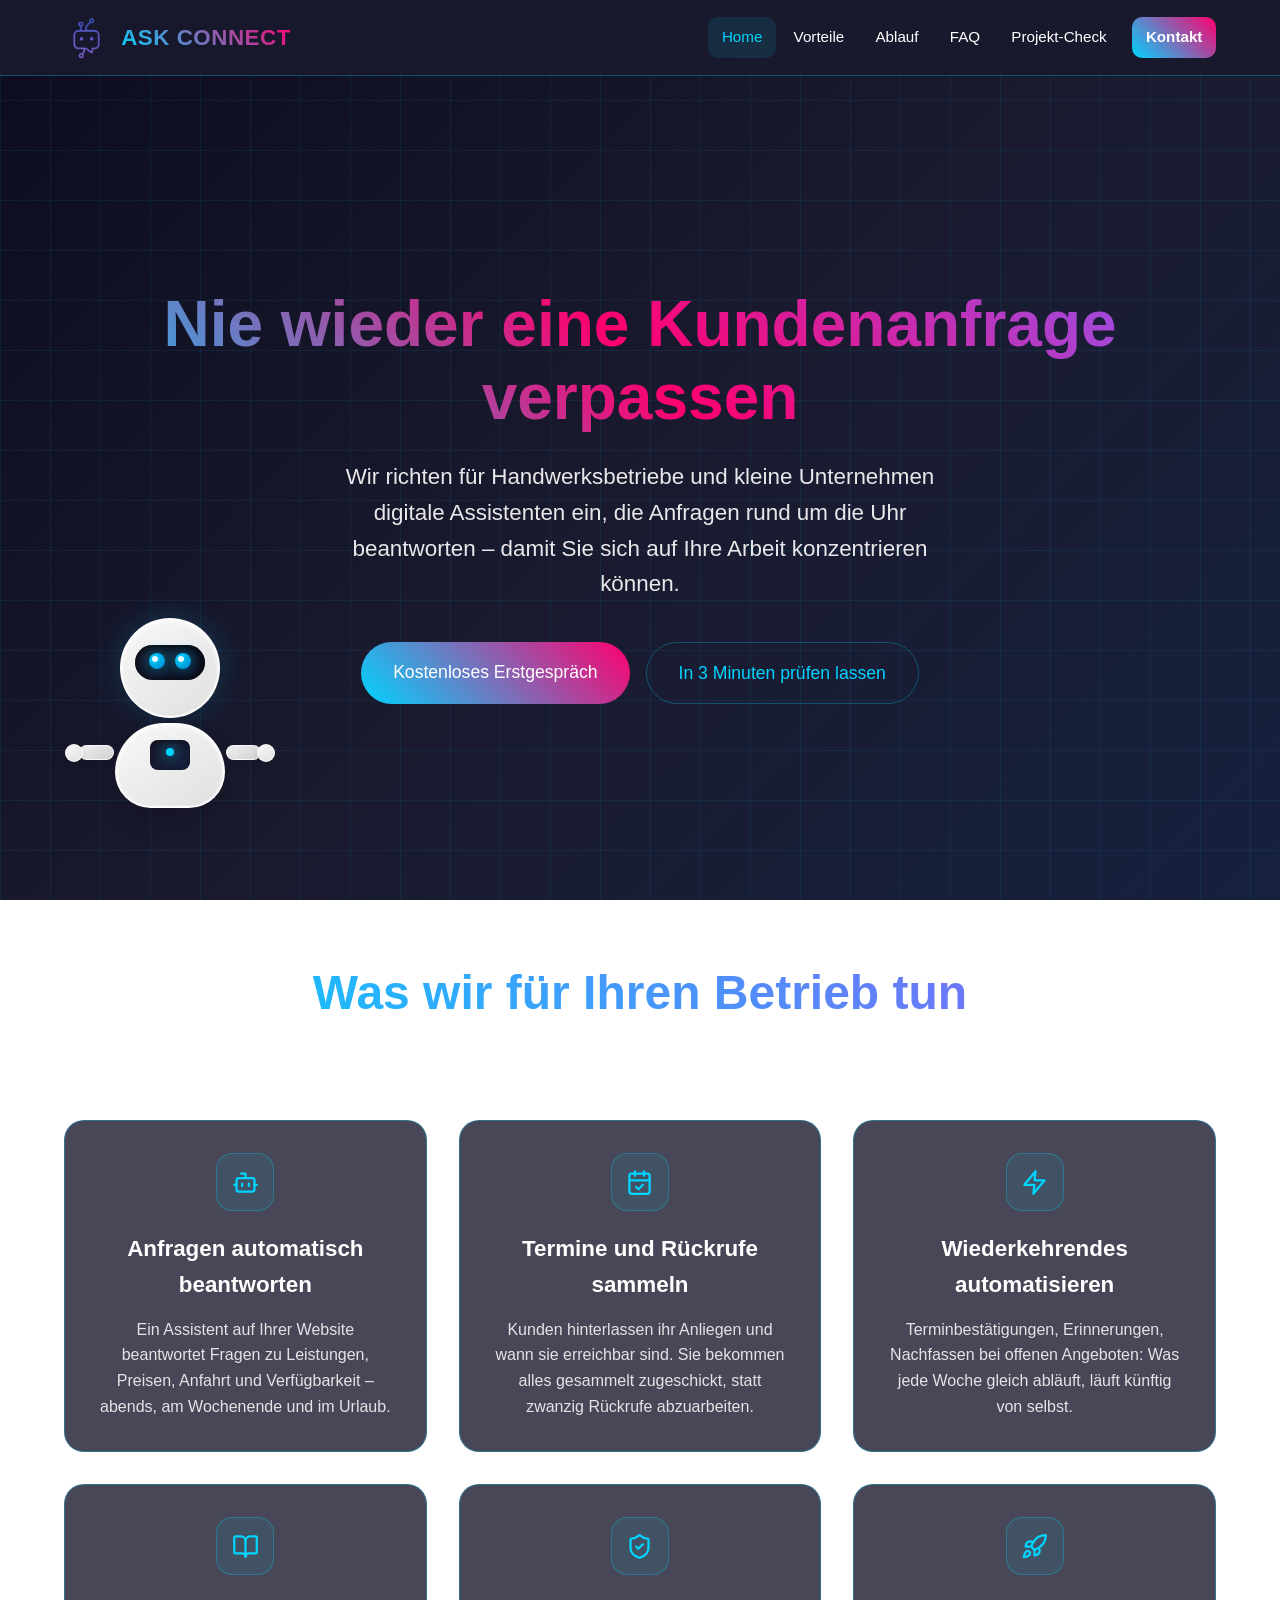
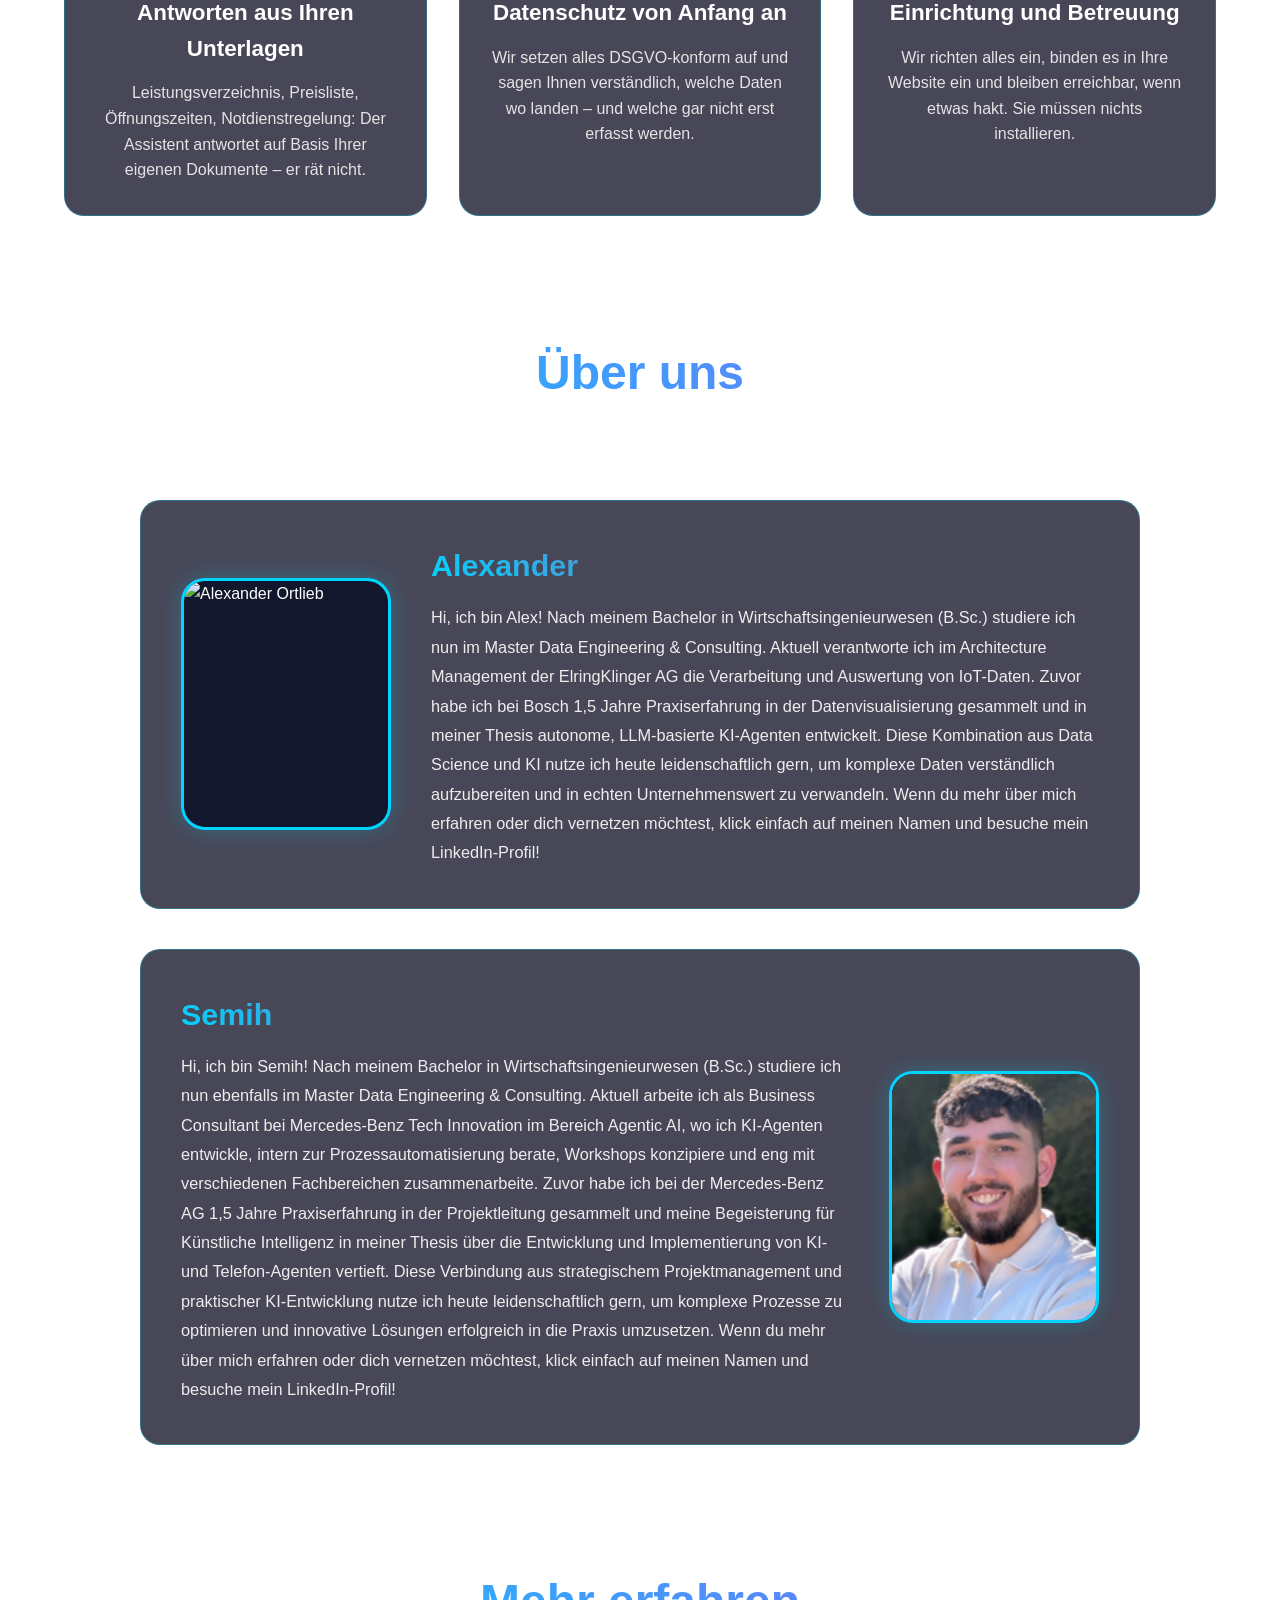
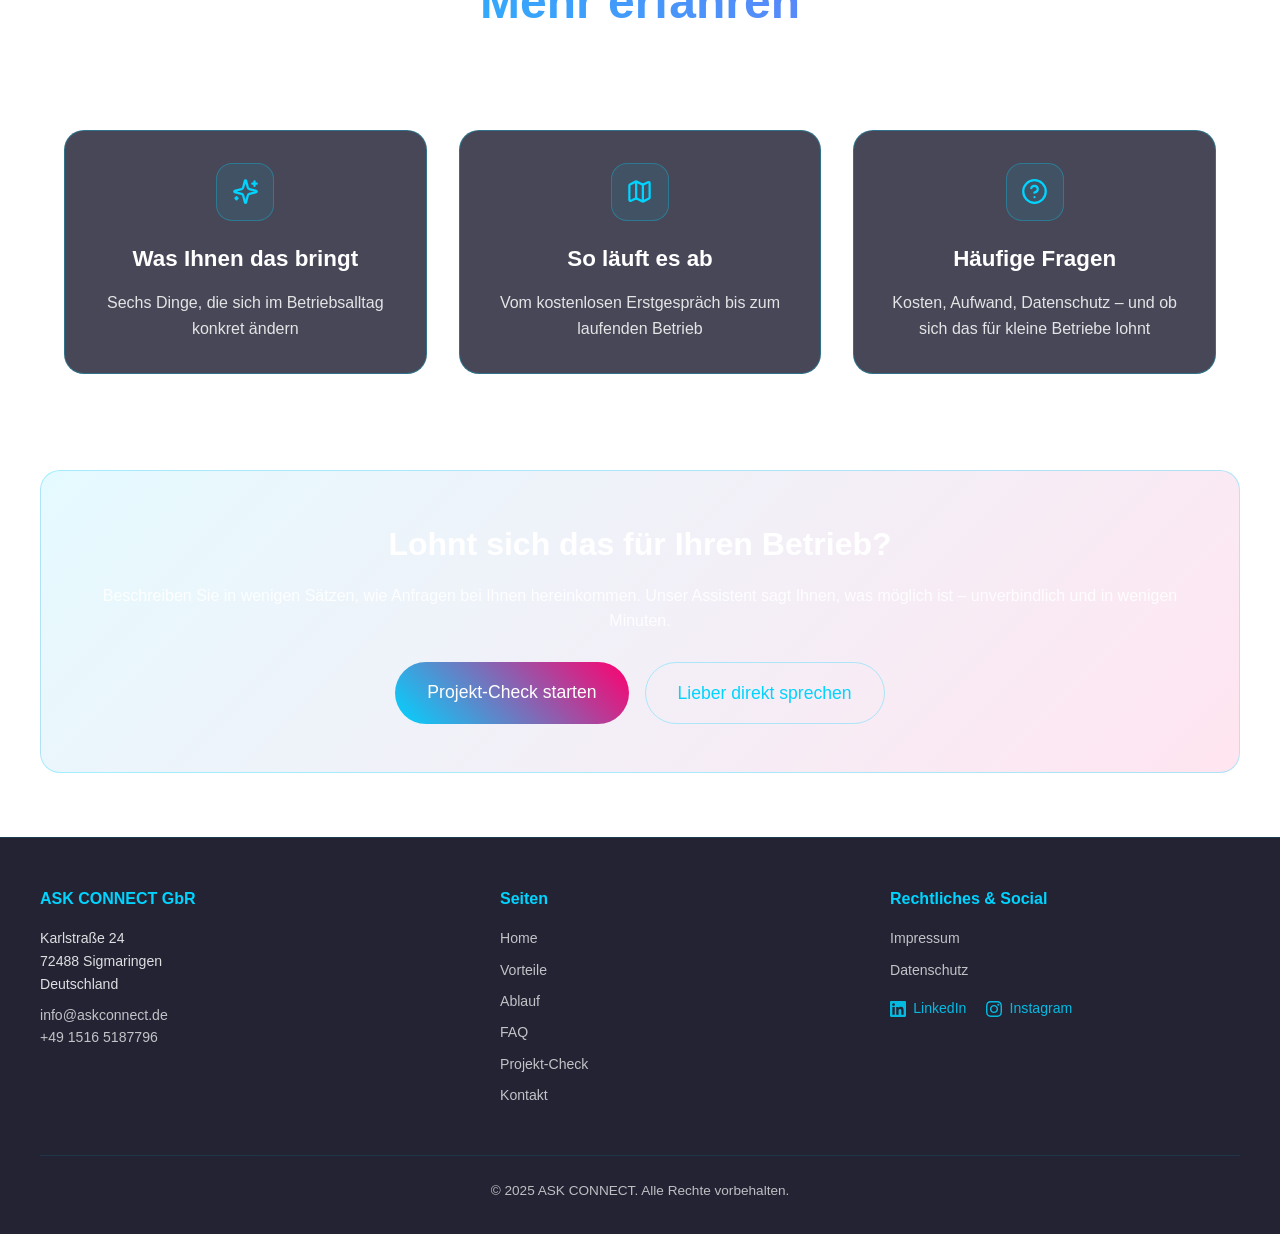
==== index.html @ 2517460c "Website auf Unterseiten umgebaut und auf Handwerk ausgerichtet Struktur - Aufteilung der einen gross" ====
<!DOCTYPE html>
<html lang="de">
<head>
    <meta charset="UTF-8">
    <meta name="viewport" content="width=device-width, initial-scale=1.0">
    <title>ASK CONNECT – Digitale Assistenten für Handwerk &amp; kleine Betriebe</title>
    <meta name="description" content="ASK CONNECT richtet für Handwerksbetriebe und kleine Unternehmen digitale Assistenten ein, die Kundenanfragen rund um die Uhr beantworten, Termine sammeln und Routinearbeit abnehmen.">
    <link rel="canonical" href="https://www.askconnect.de/">
    <link rel="icon" type="image/png" href="logo-icon.png">
    <link href="https://cdn.jsdelivr.net/npm/@n8n/chat/dist/style.css" rel="stylesheet">
    <link rel="stylesheet" href="assets/css/style.css">
</head>
<body>

<!-- Hintergrund-Partikel -->
<div class="particles" id="particles"></div>

<!-- Header -->
<header class="site-header">
    <nav class="nav">
        <a class="brand" href="index.html">
            <img src="logo-icon.png" alt="ASK CONNECT Logo">
            <span class="brand-name">ASK CONNECT</span>
        </a>
        <ul class="nav-links">
            <li><a href="index.html">Home</a></li>
            <li><a href="vorteile.html">Vorteile</a></li>
            <li><a href="ablauf.html">Ablauf</a></li>
            <li><a href="faq.html">FAQ</a></li>
            <li><a href="projekt-check.html">Projekt-Check</a></li>
            <li><a class="nav-cta" href="kontakt.html">Kontakt</a></li>
        </ul>
        <button class="burger" id="burger" type="button" aria-label="Menü öffnen" aria-expanded="false" aria-controls="mobileMenu">
            <span></span><span></span><span></span>
        </button>
    </nav>
</header>

<div class="menu-overlay" id="menuOverlay"></div>

<aside class="mobile-menu" id="mobileMenu">
    <div class="mobile-menu-header"><span class="brand-name">ASK CONNECT</span></div>
    <ul class="mobile-nav-links">
        <li><a href="index.html">Home</a></li>
        <li><a href="vorteile.html">Vorteile</a></li>
        <li><a href="ablauf.html">Ablauf</a></li>
        <li><a href="faq.html">FAQ</a></li>
        <li><a href="projekt-check.html">Projekt-Check</a></li>
        <li><a href="kontakt.html">Kontakt</a></li>
        <li><a href="impressum.html">Impressum</a></li>
        <li><a href="datenschutz.html">Datenschutz</a></li>
    </ul>
</aside>

<main>
    <!-- Hero -->
    <section class="hero">
        <div class="ai-bot-character" aria-hidden="true">
            <div class="bot-head">
                <div class="bot-visor">
                    <div class="bot-eyes">
                        <div class="bot-eye left"></div>
                        <div class="bot-eye right"></div>
                    </div>
                </div>
            </div>
            <div class="bot-body">
                <div class="bot-chest-panel"><div class="bot-chest-light"></div></div>
                <div class="bot-arm left"><div class="bot-hand left"></div></div>
                <div class="bot-arm right"><div class="bot-hand right"></div></div>
            </div>
        </div>

        <h1>Nie wieder eine Kundenanfrage verpassen</h1>
        <p>Wir richten für Handwerksbetriebe und kleine Unternehmen digitale Assistenten ein, die Anfragen rund um die Uhr beantworten &ndash; damit Sie sich auf Ihre Arbeit konzentrieren k&ouml;nnen.</p>
        <div class="hero-actions">
            <a href="kontakt.html" class="cta-button">Kostenloses Erstgespr&auml;ch</a>
            <a href="projekt-check.html" class="cta-button secondary">In 3 Minuten pr&uuml;fen lassen</a>
        </div>
    </section>

    <!-- Services -->
    <section id="services">
        <div class="section-header">
            <h2>Was wir f&uuml;r Ihren Betrieb tun</h2>
            <p>Konkrete L&ouml;sungen f&uuml;r den Arbeitsalltag &ndash; kein IT-Projekt</p>
        </div>
        <div class="features">
            <div class="feature-card">
                <div class="feature-icon"><svg viewBox="0 0 24 24" fill="none" stroke="currentColor" stroke-width="2" stroke-linecap="round" stroke-linejoin="round" aria-hidden="true" focusable="false"><path d="M12 8V4H8"/><rect width="16" height="12" x="4" y="8" rx="2"/><path d="M2 14h2"/><path d="M20 14h2"/><path d="M15 13v2"/><path d="M9 13v2"/></svg></div>
                <h3>Anfragen automatisch beantworten</h3>
                <p>Ein Assistent auf Ihrer Website beantwortet Fragen zu Leistungen, Preisen, Anfahrt und Verf&uuml;gbarkeit &ndash; abends, am Wochenende und im Urlaub.</p>
            </div>
            <div class="feature-card">
                <div class="feature-icon"><svg viewBox="0 0 24 24" fill="none" stroke="currentColor" stroke-width="2" stroke-linecap="round" stroke-linejoin="round" aria-hidden="true" focusable="false"><path d="M8 2v4"/><path d="M16 2v4"/><rect width="18" height="18" x="3" y="4" rx="2"/><path d="M3 10h18"/><path d="m9 16 2 2 4-4"/></svg></div>
                <h3>Termine und R&uuml;ckrufe sammeln</h3>
                <p>Kunden hinterlassen ihr Anliegen und wann sie erreichbar sind. Sie bekommen alles gesammelt zugeschickt, statt zwanzig R&uuml;ckrufe abzuarbeiten.</p>
            </div>
            <div class="feature-card">
                <div class="feature-icon"><svg viewBox="0 0 24 24" fill="none" stroke="currentColor" stroke-width="2" stroke-linecap="round" stroke-linejoin="round" aria-hidden="true" focusable="false"><polygon points="13 2 3 14 12 14 11 22 21 10 12 10 13 2"/></svg></div>
                <h3>Wiederkehrendes automatisieren</h3>
                <p>Terminbest&auml;tigungen, Erinnerungen, Nachfassen bei offenen Angeboten: Was jede Woche gleich abl&auml;uft, l&auml;uft k&uuml;nftig von selbst.</p>
            </div>
            <div class="feature-card">
                <div class="feature-icon"><svg viewBox="0 0 24 24" fill="none" stroke="currentColor" stroke-width="2" stroke-linecap="round" stroke-linejoin="round" aria-hidden="true" focusable="false"><path d="M12 7v14"/><path d="M3 18a1 1 0 0 1-1-1V4a1 1 0 0 1 1-1h5a4 4 0 0 1 4 4 4 4 0 0 1 4-4h5a1 1 0 0 1 1 1v13a1 1 0 0 1-1 1h-6a3 3 0 0 0-3 3 3 3 0 0 0-3-3z"/></svg></div>
                <h3>Antworten aus Ihren Unterlagen</h3>
                <p>Leistungsverzeichnis, Preisliste, &Ouml;ffnungszeiten, Notdienstregelung: Der Assistent antwortet auf Basis Ihrer eigenen Dokumente &ndash; er r&auml;t nicht.</p>
            </div>
            <div class="feature-card">
                <div class="feature-icon"><svg viewBox="0 0 24 24" fill="none" stroke="currentColor" stroke-width="2" stroke-linecap="round" stroke-linejoin="round" aria-hidden="true" focusable="false"><path d="M20 13c0 5-3.5 7.5-7.66 8.95a1 1 0 0 1-.67-.01C7.5 20.5 4 18 4 13V6a1 1 0 0 1 1-1c2 0 4.5-1.2 6.24-2.72a1.17 1.17 0 0 1 1.52 0C14.51 3.81 17 5 19 5a1 1 0 0 1 1 1z"/><path d="m9 12 2 2 4-4"/></svg></div>
                <h3>Datenschutz von Anfang an</h3>
                <p>Wir setzen alles DSGVO-konform auf und sagen Ihnen verst&auml;ndlich, welche Daten wo landen &ndash; und welche gar nicht erst erfasst werden.</p>
            </div>
            <div class="feature-card">
                <div class="feature-icon"><svg viewBox="0 0 24 24" fill="none" stroke="currentColor" stroke-width="2" stroke-linecap="round" stroke-linejoin="round" aria-hidden="true" focusable="false"><path d="M4.5 16.5c-1.5 1.26-2 5-2 5s3.74-.5 5-2c.71-.84.7-2.13-.09-2.91a2.18 2.18 0 0 0-2.91 0z"/><path d="m12 15-3-3a22 22 0 0 1 2-3.95A12.88 12.88 0 0 1 22 2c0 2.72-.78 7.5-6 11a22.35 22.35 0 0 1-4 2z"/><path d="M9 12H4s.55-3.03 2-4c1.62-1.08 5 0 5 0"/><path d="M12 15v5s3.03-.55 4-2c1.08-1.62 0-5 0-5"/></svg></div>
                <h3>Einrichtung und Betreuung</h3>
                <p>Wir richten alles ein, binden es in Ihre Website ein und bleiben erreichbar, wenn etwas hakt. Sie m&uuml;ssen nichts installieren.</p>
            </div>
        </div>
    </section>

    <!-- Über uns -->
    <section id="about">
                <div class="section-header">
            <h2>&Uuml;ber uns</h2>
            <p>Die beiden, mit denen Sie es zu tun haben</p>
        </div>

        <div class="team-container">
            <div class="team-member">
                <div class="member-image">
                    <img src="https://media.licdn.com/dms/image/v2/D5603AQHjXuptSPqOwA/profile-displayphoto-shrink_200_200/B56ZSt6YGfGUAY-/0/1738084549517?e=2147483647&amp;v=beta&amp;t=XJ_JFVA22sOPzLnGG2OMXZPrKEFXK-VlGkF8BuT4NKM" alt="Alexander Ortlieb" loading="lazy">
                </div>
                <div class="member-info">
                    <h3><a href="https://www.linkedin.com/in/alexander-ortlieb" target="_blank" rel="noopener noreferrer">Alexander</a></h3>
                    <p>Hi, ich bin Alex! Nach meinem Bachelor in Wirtschaftsingenieurwesen (B.Sc.) studiere ich nun im Master Data Engineering &amp; Consulting. Aktuell verantworte ich im Architecture Management der ElringKlinger AG die Verarbeitung und Auswertung von IoT-Daten. Zuvor habe ich bei Bosch 1,5 Jahre Praxiserfahrung in der Datenvisualisierung gesammelt und in meiner Thesis autonome, LLM-basierte KI-Agenten entwickelt. Diese Kombination aus Data Science und KI nutze ich heute leidenschaftlich gern, um komplexe Daten verständlich aufzubereiten und in echten Unternehmenswert zu verwandeln. Wenn du mehr über mich erfahren oder dich vernetzen möchtest, klick einfach auf meinen Namen und besuche mein LinkedIn-Profil!</p>
                </div>
            </div>

            <div class="team-member">
                <div class="member-image">
                    <img src="Bild Semih.png" alt="Semih Kalyoncu" loading="lazy">
                </div>
                <div class="member-info">
                    <h3><a href="https://www.linkedin.com/in/semih-kalyoncu-08775b2ab/" target="_blank" rel="noopener noreferrer">Semih</a></h3>
                    <p>Hi, ich bin Semih! Nach meinem Bachelor in Wirtschaftsingenieurwesen (B.Sc.) studiere ich nun ebenfalls im Master Data Engineering &amp; Consulting. Aktuell arbeite ich als Business Consultant bei Mercedes-Benz Tech Innovation im Bereich Agentic AI, wo ich KI-Agenten entwickle, intern zur Prozessautomatisierung berate, Workshops konzipiere und eng mit verschiedenen Fachbereichen zusammenarbeite. Zuvor habe ich bei der Mercedes-Benz AG 1,5 Jahre Praxiserfahrung in der Projektleitung gesammelt und meine Begeisterung für Künstliche Intelligenz in meiner Thesis über die Entwicklung und Implementierung von KI- und Telefon-Agenten vertieft. Diese Verbindung aus strategischem Projektmanagement und praktischer KI-Entwicklung nutze ich heute leidenschaftlich gern, um komplexe Prozesse zu optimieren und innovative Lösungen erfolgreich in die Praxis umzusetzen. Wenn du mehr über mich erfahren oder dich vernetzen möchtest, klick einfach auf meinen Namen und besuche mein LinkedIn-Profil!</p>
                </div>
            </div>
        </div>
    </section>

    <!-- Wegweiser -->
    <section id="mehr">
        <div class="section-header">
            <h2>Mehr erfahren</h2>
            <p>Alles Weitere haben wir &uuml;bersichtlich auf eigenen Seiten zusammengefasst</p>
        </div>
        <div class="features">
            <a class="feature-card" href="vorteile.html" style="text-decoration:none;color:inherit;">
                <div class="feature-icon"><svg viewBox="0 0 24 24" fill="none" stroke="currentColor" stroke-width="2" stroke-linecap="round" stroke-linejoin="round" aria-hidden="true" focusable="false"><path d="M9.94 15.5A2 2 0 0 0 8.5 14.06l-6.14-1.58a.5.5 0 0 1 0-.96L8.5 9.94A2 2 0 0 0 9.94 8.5l1.58-6.14a.5.5 0 0 1 .96 0L14.06 8.5A2 2 0 0 0 15.5 9.94l6.14 1.58a.5.5 0 0 1 0 .96L15.5 14.06a2 2 0 0 0-1.44 1.44l-1.58 6.14a.5.5 0 0 1-.96 0z"/><path d="M20 3v4"/><path d="M22 5h-4"/><path d="M4 17v2"/><path d="M5 18H3"/></svg></div>
                <h3>Was Ihnen das bringt</h3>
                <p>Sechs Dinge, die sich im Betriebsalltag konkret &auml;ndern</p>
            </a>
            <a class="feature-card" href="ablauf.html" style="text-decoration:none;color:inherit;">
                <div class="feature-icon"><svg viewBox="0 0 24 24" fill="none" stroke="currentColor" stroke-width="2" stroke-linecap="round" stroke-linejoin="round" aria-hidden="true" focusable="false"><path d="M14.11 5.55a2 2 0 0 0 1.79 0l3.65-1.83A1 1 0 0 1 21 4.62v12.76a1 1 0 0 1-.55.9l-4.56 2.27a2 2 0 0 1-1.78 0l-4.22-2.1a2 2 0 0 0-1.78 0l-3.66 1.82A1 1 0 0 1 3 19.38V6.62a1 1 0 0 1 .55-.9l4.56-2.27a2 2 0 0 1 1.78 0z"/><path d="M15 5.76v15"/><path d="M9 3.24v15"/></svg></div>
                <h3>So l&auml;uft es ab</h3>
                <p>Vom kostenlosen Erstgespr&auml;ch bis zum laufenden Betrieb</p>
            </a>
            <a class="feature-card" href="faq.html" style="text-decoration:none;color:inherit;">
                <div class="feature-icon"><svg viewBox="0 0 24 24" fill="none" stroke="currentColor" stroke-width="2" stroke-linecap="round" stroke-linejoin="round" aria-hidden="true" focusable="false"><circle cx="12" cy="12" r="10"/><path d="M9.09 9a3 3 0 0 1 5.83 1c0 2-3 3-3 3"/><path d="M12 17h.01"/></svg></div>
                <h3>H&auml;ufige Fragen</h3>
                <p>Kosten, Aufwand, Datenschutz &ndash; und ob sich das f&uuml;r kleine Betriebe lohnt</p>
            </a>
        </div>
    </section>

    <!-- Abschluss-CTA -->
    <div class="cta-band">
        <h2>Lohnt sich das f&uuml;r Ihren Betrieb?</h2>
        <p>Beschreiben Sie in wenigen S&auml;tzen, wie Anfragen bei Ihnen hereinkommen. Unser Assistent sagt Ihnen, was m&ouml;glich ist &ndash; unverbindlich und in wenigen Minuten.</p>
        <div class="hero-actions">
            <a href="projekt-check.html" class="cta-button">Projekt-Check starten</a>
            <a href="kontakt.html" class="cta-button secondary">Lieber direkt sprechen</a>
        </div>
    </div>
</main>

<!-- Footer -->
<footer class="site-footer">
    <div class="footer-grid">
        <div>
            <h4>ASK CONNECT GbR</h4>
            <p>Karlstraße 24<br>72488 Sigmaringen<br>Deutschland</p>
            <p><a href="mailto:info@askconnect.de">info@askconnect.de</a><br><a href="tel:+4915165187796">+49 1516 5187796</a></p>
        </div>
        <div>
            <h4>Seiten</h4>
            <ul>
                <li><a href="index.html">Home</a></li>
                <li><a href="vorteile.html">Vorteile</a></li>
                <li><a href="ablauf.html">Ablauf</a></li>
                <li><a href="faq.html">FAQ</a></li>
                <li><a href="projekt-check.html">Projekt-Check</a></li>
                <li><a href="kontakt.html">Kontakt</a></li>
            </ul>
        </div>
        <div>
            <h4>Rechtliches &amp; Social</h4>
            <ul>
                <li><a href="impressum.html">Impressum</a></li>
                <li><a href="datenschutz.html">Datenschutz</a></li>
            </ul>
            <div class="footer-social">
                <a href="https://www.linkedin.com/in/ask-connect" target="_blank" rel="noopener noreferrer">
                    <svg width="16" height="16" viewBox="0 0 24 24" fill="currentColor" aria-hidden="true"><path d="M20.447 20.452h-3.554v-5.569c0-1.328-.027-3.037-1.852-3.037-1.853 0-2.136 1.445-2.136 2.939v5.667H9.351V9h3.414v1.561h.046c.477-.9 1.637-1.85 3.37-1.85 3.601 0 4.267 2.37 4.267 5.455v6.286zM5.337 7.433c-1.144 0-2.063-.926-2.063-2.065 0-1.138.92-2.063 2.063-2.063 1.14 0 2.064.925 2.064 2.063 0 1.139-.925 2.065-2.064 2.065zm1.782 13.019H3.555V9h3.564v11.452zM22.225 0H1.771C.792 0 0 .774 0 1.729v20.542C0 23.227.792 24 1.771 24h20.451C23.2 24 24 23.227 24 22.271V1.729C24 .774 23.2 0 22.222 0h.003z"/></svg>
                    LinkedIn
                </a>
                <a href="https://www.instagram.com/askconnect.de?igsh=NnZycmdmMjg0NmVk" target="_blank" rel="noopener noreferrer">
                    <svg width="16" height="16" viewBox="0 0 24 24" fill="currentColor" aria-hidden="true"><path d="M12 2.163c3.204 0 3.584.012 4.85.07 3.252.148 4.771 1.691 4.919 4.919.058 1.265.069 1.645.069 4.849 0 3.205-.012 3.584-.069 4.849-.149 3.225-1.664 4.771-4.919 4.919-1.266.058-1.644.07-4.85.07-3.204 0-3.584-.012-4.849-.07-3.26-.149-4.771-1.699-4.919-4.92-.058-1.265-.07-1.644-.07-4.849 0-3.204.013-3.583.07-4.849.149-3.227 1.664-4.771 4.919-4.919 1.266-.057 1.645-.069 4.849-.069zm0-2.163c-3.259 0-3.667.014-4.947.072-4.358.2-6.78 2.618-6.98 6.98-.059 1.281-.073 1.689-.073 4.948 0 3.259.014 3.668.072 4.948.2 4.358 2.618 6.78 6.98 6.98 1.281.058 1.689.072 4.948.072 3.259 0 3.668-.014 4.948-.072 4.354-.2 6.782-2.618 6.979-6.98.059-1.28.073-1.689.073-4.948 0-3.259-.014-3.667-.072-4.947-.196-4.354-2.617-6.78-6.979-6.98-1.281-.059-1.69-.073-4.949-.073zm0 5.838c-3.403 0-6.162 2.759-6.162 6.162s2.759 6.163 6.162 6.163 6.162-2.759 6.162-6.163c0-3.403-2.759-6.162-6.162-6.162zm0 10.162c-2.209 0-4-1.79-4-4 0-2.209 1.791-4 4-4s4 1.791 4 4c0 2.21-1.791 4-4 4zm6.406-11.845c-.796 0-1.441.645-1.441 1.44s.645 1.44 1.441 1.44c.795 0 1.439-.645 1.439-1.44s-.644-1.44-1.439-1.44z"/></svg>
                    Instagram
                </a>
            </div>
        </div>
    </div>
    <div class="footer-bottom">&copy; 2025 ASK CONNECT. Alle Rechte vorbehalten.</div>
</footer>

<button class="scroll-top" id="scrollTop" type="button" aria-label="Nach oben scrollen"><svg viewBox="0 0 24 24" fill="none" stroke="currentColor" stroke-width="2.5" stroke-linecap="round" stroke-linejoin="round" aria-hidden="true" focusable="false"><path d="M12 19V5"/><path d="m5 12 7-7 7 7"/></svg></button>

<script src="assets/js/main.js" defer></script>
<script type="module" src="assets/js/askbot-widget.js"></script>
</body>
</html>
---- assets/css/style.css ----
/* ==========================================================================
   ASK CONNECT – zentrales Stylesheet
   Wird von allen Seiten geladen. Struktur:
   1. Basis & Variablen   5. Karten / Grids
   2. Hintergrund         6. Team
   3. Header / Navigation 7. Formulare
   4. Sektionen / Hero    8. Chat (Projekt-Check)
                          9. Footer & Utilities
   ========================================================================== */

/* ---------- 1. Basis & Variablen ---------- */
:root {
    --bg-deep: #0c0c1e;
    --bg-mid: #1a1a2e;
    --bg-card: rgba(26, 26, 46, 0.8);
    --cyan: #00d4ff;
    --magenta: #ff006e;
    --violet: #8b5cf6;
    --line: rgba(0, 212, 255, 0.3);
    --line-soft: rgba(0, 212, 255, 0.15);
    --text: #ffffff;
    --radius: 15px;
    --radius-lg: 20px;
    --header-h: 76px;

    /* n8n-Chat-Widget */
    --chat--color-primary: #111827;
    --chat--color-primary-shade-50: #1e293b;
    --chat--color-primary-shade-100: #0f172a;
    --chat--color-secondary: #20b69e;
    --chat--color-secondary-shade-50: #1ca08a;
    --chat--color-white: #ffffff;
    --chat--color-light: #ffffff;
    --chat--color-light-shade-50: #e6e9f1;
    --chat--color-light-shade-100: #c2c5cc;
    --chat--color-medium: #d2d4d9;
    --chat--color-dark: #101330;
    --chat--color-disabled: #777980;
    --chat--color-typing: #404040;
    --chat--spacing: 1rem;
    --chat--border-radius: 0.25rem;
    --chat--transition-duration: 0.15s;
    --chat--window--width: 440px;
    --chat--window--height: 660px;
    --chat--window--border-radius: 18px;
    --chat--header-height: auto;
    --chat--header--padding: var(--chat--spacing);
    --chat--header--background: #111827;
    --chat--header--color: var(--chat--color-white);
    --chat--heading--font-size: 2em;
    --chat--subtitle--font-size: inherit;
    --chat--subtitle--line-height: 1.8;
    --chat--textarea--height: 50px;
    --chat--message--font-size: 1rem;
    --chat--message--padding: var(--chat--spacing);
    --chat--message--border-radius: var(--chat--border-radius);
    --chat--message-line-height: 1.8;
    --chat--message--bot--background: #ffffff;
    --chat--message--bot--color: #101330;
    --chat--message--bot--border: 1px solid #e6e9f1;
    --chat--message--user--background: #111827;
    --chat--message--user--color: #ffffff;
    --chat--message--user--border: none;
    --chat--message--pre--background: rgba(0, 0, 0, 0.05);
    --chat--toggle--background: #ffffff;
    --chat--toggle--hover--background: #f2f4f8;
    --chat--toggle--active--background: #e6e9f1;
    --chat--toggle--color: #e60da8;
    --chat--toggle--size: 60px;

    /* Achtung: --chat--window--bottom positioniert nicht nur das Fenster, sondern
       den gesamten Wrapper inklusive Bubble – und n8n rechnet daraus zusätzlich
       max-height: calc(100% - bottom * 2). Ein großer Wert drückt die Bubble nach
       oben UND quetscht das Fenster zusammen. Deshalb bewusst klein halten. */
    --chat--window--bottom: 1.5rem;
    --chat--window--right: 1.5rem;
}

* { margin: 0; padding: 0; box-sizing: border-box; }

html { scroll-behavior: smooth; scroll-padding-top: calc(var(--header-h) + 1rem); }

body {
    font-family: 'Arial', Helvetica, sans-serif;
    background: linear-gradient(135deg, #0c0c1e 0%, #1a1a2e 50%, #16213e 100%);
    background-attachment: fixed;
    color: var(--text);
    line-height: 1.6;
    overflow-x: hidden;
    padding-top: var(--header-h);
}

img, video, iframe { max-width: 100%; height: auto; display: block; }

a { color: var(--cyan); }

/* ---------- 2. Hintergrund ---------- */
.particles {
    position: fixed;
    inset: 0;
    z-index: 1;
    pointer-events: none;
}

.particle {
    position: absolute;
    width: 2px;
    height: 2px;
    background: var(--cyan);
    border-radius: 50%;
    animation: float 8s infinite linear;
    opacity: 0.7;
}

@keyframes float {
    0%   { transform: translateY(100vh) rotate(0deg); opacity: 0; }
    10%  { opacity: 1; }
    90%  { opacity: 1; }
    100% { transform: translateY(-10px) rotate(360deg); opacity: 0; }
}

body::before {
    content: '';
    position: fixed;
    inset: 0;
    background-image:
        linear-gradient(rgba(0, 212, 255, 0.08) 1px, transparent 1px),
        linear-gradient(90deg, rgba(0, 212, 255, 0.08) 1px, transparent 1px);
    background-size: 50px 50px;
    z-index: 0;
    pointer-events: none;
    animation: gridMove 20s linear infinite;
}

@keyframes gridMove {
    0%   { transform: translate(0, 0); }
    100% { transform: translate(50px, 50px); }
}

/* ---------- 3. Header / Navigation ---------- */
.site-header {
    position: fixed;
    top: 0;
    left: 0;
    right: 0;
    z-index: 100;
    height: var(--header-h);
    background: rgba(26, 26, 46, 0.9);
    backdrop-filter: blur(10px);
    border-bottom: 1px solid var(--line);
    transition: background 0.3s ease, box-shadow 0.3s ease;
}

.site-header.scrolled {
    background: rgba(12, 12, 30, 0.95);
    box-shadow: 0 4px 20px rgba(0, 212, 255, 0.1);
}

.nav {
    height: 100%;
    max-width: 1200px;
    margin: 0 auto;
    padding: 0 1.5rem;
    display: flex;
    align-items: center;
    gap: 1.5rem;
}

.brand {
    display: flex;
    align-items: center;
    gap: 0.7rem;
    text-decoration: none;
    flex-shrink: 0;
}

.brand img {
    width: 46px;
    height: 46px;
    border-radius: 12px;
    object-fit: contain;
}

.brand-name {
    font-size: 1.4rem;
    font-weight: bold;
    letter-spacing: 0.5px;
    background: linear-gradient(45deg, var(--cyan), var(--magenta));
    -webkit-background-clip: text;
    background-clip: text;
    -webkit-text-fill-color: transparent;
    white-space: nowrap;
}

.nav-links {
    margin-left: auto;
    display: flex;
    align-items: center;
    gap: 0.25rem;
    list-style: none;
}

.nav-links a {
    display: block;
    color: #fff;
    text-decoration: none;
    padding: 0.55rem 0.85rem;
    border-radius: 10px;
    font-size: 0.95rem;
    white-space: nowrap;
    transition: background 0.25s ease, color 0.25s ease;
}

.nav-links a:hover { background: rgba(0, 212, 255, 0.12); }

.nav-links a.active {
    color: var(--cyan);
    background: rgba(0, 212, 255, 0.1);
}

.nav-links .nav-cta {
    margin-left: 0.5rem;
    background: linear-gradient(45deg, var(--cyan), var(--magenta));
    color: #fff;
    font-weight: bold;
}

/* Der Kontakt-Button behält seinen Verlauf auch auf der Kontaktseite */
.nav-links a.nav-cta.active {
    background: linear-gradient(45deg, var(--cyan), var(--magenta));
    color: #fff;
}

.nav-links .nav-cta:hover {
    background: linear-gradient(45deg, var(--cyan), var(--magenta));
    filter: brightness(1.12);
}

/* Burger */
.burger {
    display: none;
    flex-direction: column;
    justify-content: center;
    gap: 5px;
    margin-left: auto;
    width: 44px;
    height: 44px;
    padding: 10px;
    background: none;
    border: none;
    cursor: pointer;
    z-index: 1001;
}

.burger span {
    display: block;
    width: 24px;
    height: 3px;
    border-radius: 2px;
    background: linear-gradient(45deg, var(--cyan), var(--magenta));
    transition: all 0.3s ease;
}

.burger.active span:nth-child(1) { transform: translateY(8px) rotate(-45deg); }
.burger.active span:nth-child(2) { opacity: 0; }
.burger.active span:nth-child(3) { transform: translateY(-8px) rotate(45deg); }

/* Mobile-Menü */
.mobile-menu {
    position: fixed;
    top: 0;
    left: -100%;
    width: 82%;
    max-width: 320px;
    height: 100vh;
    background: rgba(12, 12, 30, 0.97);
    backdrop-filter: blur(20px);
    border-right: 2px solid var(--line);
    z-index: 1000;
    transition: left 0.35s cubic-bezier(0.25, 0.46, 0.45, 0.94);
    overflow-y: auto;
}

.mobile-menu.active { left: 0; }

.mobile-menu-header {
    padding: 1.5rem;
    border-bottom: 1px solid var(--line-soft);
}

.mobile-menu-header .brand-name { font-size: 1.3rem; }

.mobile-nav-links { list-style: none; padding: 1rem 0; }

.mobile-nav-links a {
    display: block;
    color: #fff;
    text-decoration: none;
    padding: 1rem 1.5rem;
    font-size: 1.05rem;
    border-left: 4px solid transparent;
    transition: all 0.25s ease;
}

.mobile-nav-links a:hover,
.mobile-nav-links a.active {
    background: rgba(0, 212, 255, 0.1);
    border-left-color: var(--cyan);
}

.menu-overlay {
    position: fixed;
    inset: 0;
    background: rgba(0, 0, 0, 0.55);
    z-index: 999;
    opacity: 0;
    visibility: hidden;
    transition: all 0.3s ease;
}

.menu-overlay.active { opacity: 1; visibility: visible; }

@media (max-width: 980px) {
    .nav-links { display: none; }
    .burger { display: flex; }
}

/* ---------- 4. Sektionen / Hero ---------- */
section {
    position: relative;
    z-index: 10;
    padding: 4rem 1.5rem;
    max-width: 1200px;
    margin: 0 auto;
}

.section-header { text-align: center; margin-bottom: 3.5rem; }

.section-header h2 {
    font-size: 3rem;
    margin-bottom: 1rem;
    background: linear-gradient(45deg, var(--cyan), var(--violet));
    -webkit-background-clip: text;
    background-clip: text;
    -webkit-text-fill-color: transparent;
    line-height: 1.2;
}

.section-header p { opacity: 0.85; font-size: 1.05rem; }

.page-hero {
    text-align: center;
    padding: 5rem 1.5rem 2rem;
}

.page-hero h1 {
    font-size: 3.2rem;
    margin-bottom: 1rem;
    background: linear-gradient(45deg, var(--cyan), var(--magenta), var(--violet));
    -webkit-background-clip: text;
    background-clip: text;
    -webkit-text-fill-color: transparent;
    line-height: 1.15;
}

.page-hero p { font-size: 1.2rem; opacity: 0.9; max-width: 720px; margin: 0 auto; }

.hero {
    text-align: center;
    padding: 6rem 1.5rem 5rem;
    min-height: calc(100vh - var(--header-h));
    display: flex;
    flex-direction: column;
    justify-content: center;
    align-items: center;
    position: relative;
    overflow: hidden;
}

.hero h1 {
    font-size: 4rem;
    margin-bottom: 1.5rem;
    background: linear-gradient(45deg, var(--cyan), var(--magenta), var(--violet));
    -webkit-background-clip: text;
    background-clip: text;
    -webkit-text-fill-color: transparent;
    animation: textGlow 3s ease-in-out infinite;
    line-height: 1.15;
}

@keyframes textGlow {
    0%, 100% { filter: drop-shadow(0 0 10px rgba(0, 212, 255, 0.5)); }
    50%      { filter: drop-shadow(0 0 20px rgba(255, 0, 110, 0.5)); }
}

.hero p {
    font-size: 1.4rem;
    margin-bottom: 2.5rem;
    opacity: 0.9;
    max-width: 640px;
}

.hero-actions {
    display: flex;
    flex-wrap: wrap;
    gap: 1rem;
    justify-content: center;
}

.cta-button {
    background: linear-gradient(45deg, var(--cyan), var(--magenta));
    border: none;
    padding: 1rem 2rem;
    font-size: 1.1rem;
    font-family: inherit;
    color: #fff;
    border-radius: 50px;
    cursor: pointer;
    transition: all 0.3s ease;
    text-decoration: none;
    display: inline-block;
    position: relative;
    overflow: hidden;
}

.cta-button::before {
    content: '';
    position: absolute;
    top: 0;
    left: -100%;
    width: 100%;
    height: 100%;
    background: linear-gradient(90deg, transparent, rgba(255, 255, 255, 0.2), transparent);
    transition: left 0.5s;
}

.cta-button:hover::before { left: 100%; }

.cta-button:hover {
    transform: translateY(-2px);
    box-shadow: 0 10px 30px rgba(0, 212, 255, 0.3);
}

.cta-button.secondary {
    background: transparent;
    border: 1px solid var(--line);
    color: var(--cyan);
}

.cta-button.secondary:hover { background: rgba(0, 212, 255, 0.1); }

/* Abschluss-CTA-Block */
.cta-band {
    text-align: center;
    background: linear-gradient(135deg, rgba(0, 212, 255, 0.1), rgba(255, 0, 110, 0.1));
    border: 1px solid var(--line);
    border-radius: var(--radius-lg);
    padding: 3rem 2rem;
    margin: 2rem auto 4rem;
    max-width: 1200px;
    position: relative;
    z-index: 10;
}

.cta-band h2 { font-size: 2rem; margin-bottom: 0.75rem; }
.cta-band p { opacity: 0.9; margin-bottom: 1.75rem; }

/* AI-Bot-Figur im Hero */
.ai-bot-character {
    position: absolute;
    bottom: 10%;
    left: 5%;
    width: 140px;
    height: 200px;
    z-index: 2;
    animation: botHover 4s ease-in-out infinite;
}

.bot-head {
    width: 100px;
    height: 100px;
    background: linear-gradient(145deg, #f8f8f8, #e0e0e0);
    border-radius: 50%;
    position: relative;
    margin: 0 auto 5px;
    box-shadow: 0 8px 16px rgba(0, 0, 0, 0.1), inset 0 2px 4px rgba(255, 255, 255, 0.8), 0 0 30px rgba(0, 212, 255, 0.2);
    border: 2px solid rgba(255, 255, 255, 0.9);
}

.bot-visor {
    position: absolute;
    top: 25px;
    left: 50%;
    transform: translateX(-50%);
    width: 70px;
    height: 35px;
    background: linear-gradient(135deg, #1a1a2e, #0a0a1a);
    border-radius: 35px;
    box-shadow: inset 0 2px 8px rgba(0, 0, 0, 0.8);
}

.bot-eyes {
    position: absolute;
    top: 8px;
    left: 50%;
    transform: translateX(-50%);
    width: 50px;
    height: 18px;
}

.bot-eye {
    width: 16px;
    height: 16px;
    background: radial-gradient(circle at 30% 30%, var(--cyan), #0080cc);
    border-radius: 50%;
    position: absolute;
    animation: botBlink 5s ease-in-out infinite;
    box-shadow: 0 0 15px rgba(0, 212, 255, 0.6);
}

.bot-eye.left { left: 4px; }
.bot-eye.right { right: 4px; }

.bot-eye::before {
    content: '';
    position: absolute;
    top: 3px;
    left: 3px;
    width: 6px;
    height: 6px;
    background: rgba(255, 255, 255, 0.9);
    border-radius: 50%;
}

.bot-body {
    width: 110px;
    height: 85px;
    background: linear-gradient(145deg, #f8f8f8, #e0e0e0);
    border-radius: 55px 55px 40px 40px;
    margin: 0 auto;
    position: relative;
    box-shadow: 0 12px 24px rgba(0, 0, 0, 0.15), inset 0 2px 4px rgba(255, 255, 255, 0.8);
    border: 2px solid rgba(255, 255, 255, 0.9);
}

.bot-chest-panel {
    position: absolute;
    top: 15px;
    left: 50%;
    transform: translateX(-50%);
    width: 40px;
    height: 30px;
    background: linear-gradient(135deg, #1a1a2e, #16213e);
    border-radius: 8px;
    box-shadow: inset 0 2px 6px rgba(0, 0, 0, 0.5);
}

.bot-chest-light {
    position: absolute;
    top: 8px;
    left: 50%;
    transform: translateX(-50%);
    width: 8px;
    height: 8px;
    background: var(--cyan);
    border-radius: 50%;
    animation: botHeartbeat 2s ease-in-out infinite;
    box-shadow: 0 0 12px rgba(0, 212, 255, 0.8);
}

.bot-arm {
    position: absolute;
    width: 35px;
    height: 15px;
    background: linear-gradient(145deg, #f0f0f0, #d0d0d0);
    border-radius: 20px;
    top: 20px;
    box-shadow: 0 4px 8px rgba(0, 0, 0, 0.1);
    border: 1px solid rgba(255, 255, 255, 0.8);
}

.bot-arm.left  { left: -38px; transform-origin: right center; animation: botWaveLeft 3s ease-in-out infinite; }
.bot-arm.right { right: -38px; transform-origin: left center; animation: botWaveRight 4s ease-in-out infinite; }

.bot-hand {
    position: absolute;
    width: 18px;
    height: 18px;
    background: linear-gradient(145deg, #f8f8f8, #e0e0e0);
    border-radius: 50%;
    top: -1.5px;
    box-shadow: 0 2px 6px rgba(0, 0, 0, 0.1);
    border: 1px solid rgba(255, 255, 255, 0.9);
}

.bot-hand.left  { left: -15px; }
.bot-hand.right { right: -15px; }

@keyframes botHover {
    0%, 100% { transform: translateY(0); }
    50%      { transform: translateY(-10px); }
}

@keyframes botWaveLeft {
    0%, 70%, 100% { transform: rotate(-10deg); }
    35%           { transform: rotate(-45deg); }
}

@keyframes botWaveRight {
    0%, 60%, 100% { transform: rotate(10deg); }
    30%           { transform: rotate(35deg); }
}

@keyframes botBlink {
    0%, 92%, 100% { height: 16px; background: radial-gradient(circle at 30% 30%, #00d4ff, #0080cc); }
    96%           { height: 2px; background: #003366; }
}

@keyframes botHeartbeat {
    0%, 100% { transform: translateX(-50%) scale(1); opacity: 1; box-shadow: 0 0 12px rgba(0, 212, 255, 0.8); }
    50%      { transform: translateX(-50%) scale(1.3); opacity: 0.8; box-shadow: 0 0 20px rgba(0, 212, 255, 1); }
}

/* ---------- 5. Karten / Grids ---------- */
.features {
    display: grid;
    grid-template-columns: repeat(auto-fit, minmax(290px, 1fr));
    gap: 2rem;
}

.feature-card {
    background: var(--bg-card);
    border: 1px solid var(--line);
    border-radius: var(--radius-lg);
    padding: 2rem;
    text-align: center;
    transition: all 0.3s ease;
    position: relative;
    overflow: hidden;
}

.feature-card::before {
    content: '';
    position: absolute;
    inset: 0;
    background: linear-gradient(45deg, rgba(0, 212, 255, 0.1), rgba(255, 0, 110, 0.1));
    opacity: 0;
    transition: opacity 0.3s ease;
}

.feature-card:hover {
    transform: translateY(-10px);
    border-color: var(--cyan);
    box-shadow: 0 20px 40px rgba(0, 212, 255, 0.2);
}

.feature-card:hover::before { opacity: 1; }

/* Icons sind Inline-SVGs (Lucide, ISC). `currentColor` sorgt dafür, dass sie
   die Akzentfarbe erben – kein externer Font, überall gleiche Darstellung. */
.feature-icon {
    width: 58px;
    height: 58px;
    margin: 0 auto 1.25rem;
    display: flex;
    align-items: center;
    justify-content: center;
    border-radius: 16px;
    background: rgba(0, 212, 255, 0.08);
    border: 1px solid var(--line);
    color: var(--cyan);
    position: relative;
    z-index: 2;
    transition: all 0.3s ease;
}

.feature-icon svg { width: 27px; height: 27px; }

.feature-card:hover .feature-icon {
    background: rgba(0, 212, 255, 0.18);
    border-color: var(--cyan);
    transform: translateY(-2px);
}

.feature-card h3 { font-size: 1.4rem; margin-bottom: 0.85rem; position: relative; z-index: 2; }
.feature-card p  { opacity: 0.85; position: relative; z-index: 2; }

/* Benefits */
.benefits-grid {
    display: grid;
    grid-template-columns: repeat(auto-fit, minmax(330px, 1fr));
    gap: 2rem;
}

.benefit-card {
    background: linear-gradient(135deg, rgba(0, 212, 255, 0.1), rgba(255, 0, 110, 0.1));
    border: 1px solid var(--line-soft);
    border-radius: var(--radius);
    padding: 2.25rem;
    transition: all 0.35s ease;
    backdrop-filter: blur(10px);
}

.benefit-card:hover {
    transform: translateY(-6px);
    border-color: var(--cyan);
    background: linear-gradient(135deg, rgba(0, 212, 255, 0.18), rgba(255, 0, 110, 0.18));
    box-shadow: 0 18px 36px rgba(0, 212, 255, 0.15);
}

.benefit-header {
    display: flex;
    align-items: center;
    gap: 1.25rem;
    margin-bottom: 1.25rem;
}

.benefit-icon {
    width: 58px;
    height: 58px;
    background: linear-gradient(45deg, var(--cyan), var(--magenta));
    border-radius: 50%;
    display: flex;
    align-items: center;
    justify-content: center;
    flex-shrink: 0;
    color: #fff;
}

.benefit-icon svg { width: 26px; height: 26px; }

.benefit-card h3 {
    font-size: 1.3rem;
    background: linear-gradient(45deg, #ffffff, var(--cyan));
    -webkit-background-clip: text;
    background-clip: text;
    -webkit-text-fill-color: transparent;
}

.benefit-card p { opacity: 0.9; line-height: 1.7; }

.benefit-highlight, .step-highlight, .faq-highlight {
    color: var(--cyan);
    font-weight: bold;
}

/* Prozess-Timeline */
.process-container { max-width: 1000px; margin: 0 auto; }
.process-timeline { position: relative; }

.process-timeline::before {
    content: '';
    position: absolute;
    left: 50%;
    top: 0;
    bottom: 0;
    width: 2px;
    background: linear-gradient(to bottom, var(--cyan), var(--magenta));
    transform: translateX(-50%);
}

.process-step {
    position: relative;
    margin-bottom: 3.5rem;
    opacity: 0;
    transform: translateY(30px);
    transition: all 0.6s ease;
}

.process-step.visible { opacity: 1; transform: translateY(0); }

.process-step:nth-child(even) .step-content { margin-left: auto; text-align: right; }
.process-step:nth-child(even) .process-number { left: auto; right: -30px; }

.process-number {
    position: absolute;
    left: -30px;
    top: 0;
    width: 60px;
    height: 60px;
    background: linear-gradient(45deg, var(--cyan), var(--magenta));
    border-radius: 50%;
    display: flex;
    align-items: center;
    justify-content: center;
    font-size: 1.5rem;
    font-weight: bold;
    z-index: 2;
}

.step-content {
    background: var(--bg-card);
    border: 1px solid var(--line);
    border-radius: var(--radius);
    padding: 2rem;
    margin: 0 4rem;
    width: calc(50% - 2rem);
}

.step-content h3 {
    font-size: 1.35rem;
    margin-bottom: 0.85rem;
    background: linear-gradient(45deg, var(--cyan), var(--magenta));
    -webkit-background-clip: text;
    background-clip: text;
    -webkit-text-fill-color: transparent;
}

/* FAQ */
.faq-container { max-width: 1000px; margin: 0 auto; }

.faq-categories {
    display: flex;
    flex-wrap: wrap;
    justify-content: center;
    gap: 0.75rem;
    margin-bottom: 2.5rem;
}

.faq-category {
    padding: 0.7rem 1.4rem;
    background: var(--bg-card);
    border: 1px solid var(--line);
    border-radius: 25px;
    cursor: pointer;
    transition: all 0.3s ease;
    font-size: 0.9rem;
}

.faq-category.active,
.faq-category:hover {
    background: linear-gradient(45deg, var(--cyan), var(--magenta));
    border-color: transparent;
    transform: translateY(-2px);
}

.faq-items { display: flex; flex-direction: column; gap: 1rem; }

.faq-item {
    background: var(--bg-card);
    border: 1px solid var(--line);
    border-radius: var(--radius);
    overflow: hidden;
    transition: all 0.3s ease;
}

.faq-item.hidden { display: none; }

.faq-question {
    padding: 1.35rem 1.5rem;
    cursor: pointer;
    display: flex;
    justify-content: space-between;
    align-items: center;
    gap: 1rem;
    transition: background 0.3s ease;
}

.faq-question:hover { background: rgba(0, 212, 255, 0.08); }
.faq-question h4 { font-size: 1.05rem; font-weight: bold; }

.faq-icon {
    font-size: 1.5rem;
    font-weight: bold;
    color: var(--cyan);
    transition: transform 0.3s ease;
    flex-shrink: 0;
}

.faq-item.active .faq-icon { transform: rotate(45deg); }

.faq-answer {
    max-height: 0;
    overflow: hidden;
    transition: max-height 0.35s ease, padding 0.35s ease;
}

.faq-item.active .faq-answer { max-height: 800px; padding: 0 1.5rem 1.5rem; }

.faq-answer p  { margin: 0 0 0.85rem; opacity: 0.9; }
.faq-answer ul { margin-left: 1.2rem; opacity: 0.9; }

.faq-example {
    background: rgba(0, 212, 255, 0.1);
    border-radius: 10px;
    padding: 1rem;
    margin-top: 1rem;
}

/* ---------- 6. Team ---------- */
.team-container {
    display: flex;
    flex-direction: column;
    gap: 2.5rem;
    max-width: 1000px;
    margin: 0 auto;
}

.team-member {
    display: flex;
    align-items: center;
    gap: 2.5rem;
    background: var(--bg-card);
    border: 1px solid var(--line);
    border-radius: var(--radius-lg);
    padding: 2.5rem;
    transition: all 0.3s ease;
}

.team-member:hover {
    transform: translateY(-5px);
    border-color: var(--cyan);
    box-shadow: 0 20px 40px rgba(0, 212, 255, 0.2);
}

.team-member:nth-child(even) { flex-direction: row-reverse; }

.member-image { flex-shrink: 0; }

/* Abgerundetes Hochformat statt Kreis: die Portraits haben unterschiedliche
   Seitenverhältnisse (quadratisch bzw. hochkant). Im 5:6-Rahmen genügt ein
   minimaler seitlicher Beschnitt – kein Letterboxing, kein "Reinzoomen". */
.member-image img {
    width: 210px;
    height: 252px;
    object-fit: cover;
    object-position: center top;
    border-radius: 24px;
    border: 3px solid var(--cyan);
    background: #12172e;
    box-shadow: 0 0 25px rgba(0, 212, 255, 0.25);
    transition: box-shadow 0.3s ease;
}

.team-member:hover .member-image img { box-shadow: 0 0 35px rgba(0, 212, 255, 0.45); }

.member-info h3 {
    font-size: 1.9rem;
    margin-bottom: 0.85rem;
    background: linear-gradient(45deg, var(--cyan), var(--magenta));
    -webkit-background-clip: text;
    background-clip: text;
    -webkit-text-fill-color: transparent;
}

.member-info h3 a { text-decoration: none; color: inherit; }
.member-info p { font-size: 1.02rem; line-height: 1.8; opacity: 0.9; }

/* ---------- 7. Formulare ---------- */
.contact-form {
    max-width: 640px;
    margin: 0 auto;
    background: var(--bg-card);
    border: 1px solid var(--line);
    border-radius: var(--radius-lg);
    padding: 2.5rem;
}

.form-group { margin-bottom: 1.5rem; }

.form-group label {
    display: block;
    margin-bottom: 0.5rem;
    font-size: 0.9rem;
    opacity: 0.85;
}

.form-group input,
.form-group textarea {
    width: 100%;
    padding: 0.9rem 1rem;
    background: rgba(12, 12, 30, 0.7);
    border: 1px solid var(--line);
    border-radius: 10px;
    color: #fff;
    font-size: 1rem;
    font-family: inherit;
    transition: border-color 0.3s ease, box-shadow 0.3s ease;
}

.form-group textarea { resize: vertical; min-height: 130px; }

.form-group input::placeholder,
.form-group textarea::placeholder { color: rgba(255, 255, 255, 0.4); }

.form-group input:focus,
.form-group textarea:focus {
    outline: none;
    border-color: var(--cyan);
    box-shadow: 0 0 20px rgba(0, 212, 255, 0.2);
}

.form-group input.invalid,
.form-group textarea.invalid { border-color: var(--magenta); }

.form-hint { font-size: 0.82rem; opacity: 0.6; margin-top: 1rem; text-align: center; }

.form-note {
    display: none;
    background: rgba(0, 212, 255, 0.1);
    border: 1px solid var(--line);
    border-radius: 10px;
    padding: 0.9rem 1rem;
    font-size: 0.9rem;
    margin-bottom: 1.5rem;
}

.form-note.show { display: block; }

.contact-form .cta-button { width: 100%; text-align: center; }

/* Kontakt-Infokarten */
.contact-info {
    display: grid;
    grid-template-columns: repeat(auto-fit, minmax(240px, 1fr));
    gap: 1.5rem;
    max-width: 900px;
    margin: 3rem auto 0;
}

.contact-info-card {
    background: var(--bg-card);
    border: 1px solid var(--line);
    border-radius: var(--radius);
    padding: 1.5rem;
    text-align: center;
}

.contact-info-card .icon {
    width: 46px;
    height: 46px;
    margin: 0 auto 0.85rem;
    display: flex;
    align-items: center;
    justify-content: center;
    border-radius: 14px;
    background: rgba(0, 212, 255, 0.08);
    border: 1px solid var(--line);
    color: var(--cyan);
}

.contact-info-card .icon svg { width: 22px; height: 22px; }
.contact-info-card h4 { color: var(--cyan); margin-bottom: 0.4rem; font-size: 1rem; }
.contact-info-card p, .contact-info-card a { font-size: 0.95rem; opacity: 0.9; text-decoration: none; }

/* Rechtstexte */
.legal { max-width: 820px; }
.legal h2 { font-size: 1.4rem; margin: 2.5rem 0 0.85rem; color: var(--cyan); }
.legal h3 { font-size: 1.1rem; margin: 1.5rem 0 0.5rem; }
.legal p, .legal li { opacity: 0.9; margin-bottom: 0.75rem; }
.legal ul { margin-left: 1.25rem; }

/* ---------- 8. Chat (Projekt-Check) ---------- */
/* Die Chat-Seite füllt exakt den Viewport – gescrollt wird nur im Verlauf.
   Wichtig: feste `height`, nicht `min-height`. Ein Flex-Container mit bloßer
   Mindesthöhe ist in der Höhe unbestimmt; die Kinder schrumpfen dann nicht,
   sondern der Container wächst mit – auf dem Handy lief dadurch die ganze
   Seite über den Bildschirmrand hinaus. `dvh` fängt zusätzlich die ein- und
   ausfahrende Adressleiste mobiler Browser ab. */
body.chat-body {
    height: 100vh;
    height: 100dvh;
    display: flex;
    flex-direction: column;
    overflow: hidden;
}

.chat-page {
    position: relative;
    z-index: 10;
    flex: 1 1 auto;
    min-height: 0;
    display: flex;
    flex-direction: column;
    max-width: 100%;
    padding: 0;
    background: rgba(10, 10, 26, 0.55);
    backdrop-filter: blur(2px);
}

.chat-topbar {
    flex-shrink: 0;
    display: flex;
    align-items: center;
    gap: 1rem;
    padding: 0.85rem 1.5rem;
    border-bottom: 1px solid var(--line-soft);
    background: rgba(12, 12, 30, 0.6);
    backdrop-filter: blur(10px);
}

.chat-topbar-title {
    display: flex;
    align-items: center;
    gap: 0.6rem;
    font-weight: bold;
    font-size: 1.05rem;
}

.chat-topbar-sub {
    font-size: 0.8rem;
    opacity: 0.55;
    font-weight: normal;
}

.chat-topbar-actions { margin-left: auto; display: flex; gap: 0.5rem; }

.chat-btn {
    background: rgba(0, 212, 255, 0.08);
    border: 1px solid var(--line);
    color: var(--cyan);
    border-radius: 10px;
    padding: 0.5rem 0.9rem;
    font-size: 0.85rem;
    font-family: inherit;
    cursor: pointer;
    text-decoration: none;
    white-space: nowrap;
    transition: all 0.2s ease;
}

.chat-btn:hover { background: rgba(0, 212, 255, 0.18); border-color: var(--cyan); }

.chat-btn.primary {
    background: linear-gradient(45deg, var(--cyan), var(--magenta));
    border-color: transparent;
    color: #fff;
    font-weight: bold;
}

/* min-height: 0 ist hier zwingend: ohne die Angabe steht min-height auf `auto`,
   das Element kann nicht unter seine Inhaltshöhe schrumpfen, die Chat-Seite wird
   höher als der Viewport und die ganze Seite scrollt unter den Header weg. */
.chat-scroll {
    flex: 1 1 auto;
    min-height: 0;
    overflow-y: auto;
    overscroll-behavior: contain;
    scrollbar-width: thin;
    scrollbar-color: rgba(0, 212, 255, 0.3) transparent;
}

.chat-scroll::-webkit-scrollbar { width: 8px; }
.chat-scroll::-webkit-scrollbar-track { background: transparent; }
.chat-scroll::-webkit-scrollbar-thumb { background: rgba(0, 212, 255, 0.3); border-radius: 10px; }

.chat-thread {
    max-width: 780px;
    margin: 0 auto;
    padding: 2rem 1.5rem 1rem;
    display: flex;
    flex-direction: column;
    gap: 1.75rem;
}

.chat-row {
    display: flex;
    gap: 1rem;
    align-items: flex-start;
    animation: chatIn 0.3s ease-out;
}

@keyframes chatIn {
    from { opacity: 0; transform: translateY(8px); }
    to   { opacity: 1; transform: translateY(0); }
}

.chat-avatar {
    width: 36px;
    height: 36px;
    border-radius: 10px;
    flex-shrink: 0;
    display: flex;
    align-items: center;
    justify-content: center;
    font-size: 1.05rem;
    font-weight: bold;
}

.chat-row.bot .chat-avatar {
    background: linear-gradient(135deg, var(--cyan), var(--violet));
    color: #08121f;
}

.chat-row.user .chat-avatar {
    background: rgba(255, 255, 255, 0.1);
    border: 1px solid var(--line-soft);
}

.chat-bubble { padding-top: 0.35rem; min-width: 0; }

.chat-name {
    font-size: 0.78rem;
    text-transform: uppercase;
    letter-spacing: 0.06em;
    opacity: 0.5;
    margin-bottom: 0.3rem;
}

.chat-text {
    font-size: 1rem;
    line-height: 1.75;
    white-space: pre-wrap;
    overflow-wrap: anywhere;
}

.chat-text p { margin-bottom: 0.75rem; }
.chat-text p:last-child { margin-bottom: 0; }
.chat-text ul, .chat-text ol { margin: 0.5rem 0 0.75rem 1.25rem; }
.chat-text li { margin-bottom: 0.3rem; }
.chat-text code {
    background: rgba(0, 0, 0, 0.35);
    padding: 0.1rem 0.35rem;
    border-radius: 5px;
    font-size: 0.92em;
}
.chat-text strong { color: var(--cyan); }

/* Startbildschirm */
.chat-welcome {
    max-width: 780px;
    margin: 0 auto;
    padding: 3rem 1.5rem 1rem;
    text-align: center;
}

.chat-welcome h1 {
    font-size: 2.2rem;
    margin-bottom: 0.75rem;
    background: linear-gradient(45deg, var(--cyan), var(--magenta), var(--violet));
    -webkit-background-clip: text;
    background-clip: text;
    -webkit-text-fill-color: transparent;
}

.chat-welcome > p { opacity: 0.85; margin-bottom: 2rem; }

.chat-suggestions {
    display: grid;
    grid-template-columns: repeat(auto-fit, minmax(230px, 1fr));
    gap: 0.85rem;
    text-align: left;
}

.chat-suggestion {
    background: var(--bg-card);
    border: 1px solid var(--line);
    border-radius: 14px;
    padding: 1rem 1.15rem;
    color: #fff;
    font-family: inherit;
    font-size: 0.93rem;
    line-height: 1.5;
    cursor: pointer;
    transition: all 0.2s ease;
}

.chat-suggestion:hover {
    background: rgba(0, 212, 255, 0.12);
    border-color: var(--cyan);
    transform: translateY(-2px);
}

.chat-suggestion .s-title { display: block; font-weight: bold; color: var(--cyan); margin-bottom: 0.2rem; }

/* Tipp-Indikator */
.chat-typing { display: flex; gap: 0.35rem; align-items: center; padding-top: 0.9rem; }

.chat-dot {
    width: 7px;
    height: 7px;
    background: var(--cyan);
    border-radius: 50%;
    animation: chatBounce 1.4s ease-in-out infinite;
}

.chat-dot:nth-child(2) { animation-delay: 0.2s; }
.chat-dot:nth-child(3) { animation-delay: 0.4s; }

@keyframes chatBounce {
    0%, 60%, 100% { transform: translateY(0); opacity: 0.4; }
    30%           { transform: translateY(-6px); opacity: 1; }
}

/* Fehlerbanner */
.chat-error {
    display: none;
    max-width: 780px;
    margin: 0 auto 1rem;
    padding: 0.8rem 1.1rem;
    background: rgba(255, 0, 110, 0.15);
    border: 1px solid rgba(255, 0, 110, 0.35);
    border-radius: 12px;
    font-size: 0.9rem;
    color: #ffaacc;
}

.chat-error.show { display: block; }
.chat-error a { color: var(--magenta); }

/* Eingabeleiste */
.chat-composer-wrap {
    flex-shrink: 0;
    padding: 0.75rem 1.5rem 1.25rem;
}

.chat-composer {
    max-width: 780px;
    margin: 0 auto;
    display: flex;
    align-items: flex-end;
    gap: 0.6rem;
    background: rgba(18, 18, 38, 0.95);
    border: 1px solid var(--line);
    border-radius: 18px;
    padding: 0.6rem 0.6rem 0.6rem 1.1rem;
    transition: border-color 0.2s ease, box-shadow 0.2s ease;
}

.chat-composer:focus-within {
    border-color: var(--cyan);
    box-shadow: 0 0 24px rgba(0, 212, 255, 0.15);
}

.chat-input {
    flex: 1;
    background: none;
    border: none;
    outline: none;
    color: #fff;
    font-family: inherit;
    font-size: 1rem;
    line-height: 1.6;
    resize: none;
    max-height: 200px;
    padding: 0.45rem 0;
}

.chat-input::placeholder { color: rgba(255, 255, 255, 0.4); }

.chat-send {
    width: 40px;
    height: 40px;
    flex-shrink: 0;
    border: none;
    border-radius: 12px;
    background: linear-gradient(135deg, var(--cyan), #0080cc);
    color: #fff;
    font-size: 1.15rem;
    cursor: pointer;
    display: flex;
    align-items: center;
    justify-content: center;
    transition: all 0.2s ease;
}

.chat-send:hover:not(:disabled) { transform: scale(1.07); }
.chat-send:disabled { opacity: 0.35; cursor: not-allowed; }

.chat-legal {
    max-width: 780px;
    margin: 0.6rem auto 0;
    text-align: center;
    font-size: 0.75rem;
    opacity: 0.5;
}

.chat-legal a { color: rgba(0, 212, 255, 0.8); }

/* ---------- 9. Footer & Utilities ---------- */
.site-footer {
    background: rgba(12, 12, 30, 0.9);
    border-top: 1px solid var(--line-soft);
    padding: 3rem 1.5rem 2rem;
    margin-top: 2rem;
    position: relative;
    z-index: 10;
}

.footer-grid {
    display: grid;
    grid-template-columns: 1.2fr 1fr 1fr;
    gap: 2.5rem;
    max-width: 1200px;
    margin: 0 auto;
}

.footer-grid h4 {
    color: var(--cyan);
    margin-bottom: 1rem;
    font-size: 1rem;
}

.footer-grid p, .footer-grid li { font-size: 0.88rem; opacity: 0.85; margin-bottom: 0.55rem; line-height: 1.6; }
.footer-grid ul { list-style: none; }
.footer-grid a { color: #fff; text-decoration: none; opacity: 0.85; }
.footer-grid a:hover { color: var(--cyan); opacity: 1; }

.footer-social { display: flex; gap: 1.25rem; margin-top: 1rem; }

.footer-social a {
    display: flex;
    align-items: center;
    gap: 0.45rem;
    color: var(--cyan);
    font-size: 0.88rem;
    transition: opacity 0.3s ease;
}

.footer-social a:hover { opacity: 0.7; }

.footer-bottom {
    max-width: 1200px;
    margin: 2.5rem auto 0;
    padding-top: 1.5rem;
    border-top: 1px solid var(--line-soft);
    text-align: center;
    font-size: 0.85rem;
    opacity: 0.7;
}

/* Links positioniert, damit der Button der Chat-Bubble unten rechts
   nicht in die Quere kommt. */
.scroll-top {
    position: fixed;
    bottom: 1.75rem;
    left: 1.75rem;
    background: linear-gradient(45deg, var(--cyan), var(--magenta));
    border: none;
    border-radius: 50%;
    width: 52px;
    height: 52px;
    color: #fff;
    cursor: pointer;
    display: flex;
    align-items: center;
    justify-content: center;
    opacity: 0;
    visibility: hidden;
    transition: all 0.3s ease;
    z-index: 100;
}

.scroll-top svg { width: 22px; height: 22px; }

.scroll-top.visible { opacity: 1; visibility: visible; }
.scroll-top:hover { transform: translateY(-2px); box-shadow: 0 10px 20px rgba(0, 212, 255, 0.3); }

.reveal { opacity: 0; transform: translateY(30px); transition: all 0.6s ease; }
.reveal.visible { opacity: 1; transform: translateY(0); }

/* ---------- Responsive ---------- */
@media (max-width: 992px) {
    .footer-grid { grid-template-columns: 1fr 1fr; }
    .hero h1 { font-size: 3rem; }
    .page-hero h1 { font-size: 2.5rem; }
    .ai-bot-character { left: 3%; bottom: 8%; transform: scale(0.85); }
}

@media (max-width: 768px) {
    :root { --header-h: 68px; }

    .section-header h2 { font-size: 2.1rem; }
    .hero { padding: 4rem 1.25rem 4rem; }
    .hero h1 { font-size: 2.3rem; }
    .hero p { font-size: 1.1rem; }
    .page-hero { padding: 3rem 1.25rem 1rem; }
    .page-hero h1 { font-size: 2rem; }

    section { padding: 3rem 1.25rem; }

    .brand img { width: 40px; height: 40px; }
    .brand-name { font-size: 1.15rem; }

    .features, .benefits-grid { grid-template-columns: 1fr; }

    .team-member,
    .team-member:nth-child(even) {
        flex-direction: column;
        text-align: center;
        gap: 1.5rem;
        padding: 2rem 1.25rem;
    }

    .member-image img { width: 175px; height: 210px; margin: 0 auto; }

    .process-timeline::before { display: none; }

    .process-number {
        position: relative;
        left: auto !important;
        right: auto !important;
        margin: 0 auto 1rem;
    }

    .process-step:nth-child(even) .step-content,
    .step-content {
        width: 100%;
        margin: 0;
        text-align: left;
    }

    .contact-form { padding: 1.75rem 1.25rem; }
    .footer-grid { grid-template-columns: 1fr; text-align: center; }
    .footer-social { justify-content: center; }
    .ai-bot-character { left: 2%; bottom: 4%; transform: scale(0.6); }

    .chat-topbar { padding: 0.7rem 1rem; }
    .chat-topbar-sub { display: none; }
    .chat-thread, .chat-welcome { padding-left: 1rem; padding-right: 1rem; }
    .chat-composer-wrap { padding: 0.5rem 1rem 1rem; }
    .chat-suggestions { grid-template-columns: 1fr; }
    .scroll-top { width: 46px; height: 46px; bottom: 1.25rem; left: 1.25rem; }
    .scroll-top svg { width: 20px; height: 20px; }
}

@media (prefers-reduced-motion: reduce) {
    *, *::before, *::after {
        animation-duration: 0.01ms !important;
        animation-iteration-count: 1 !important;
        transition-duration: 0.01ms !important;
    }
    html { scroll-behavior: auto; }
}
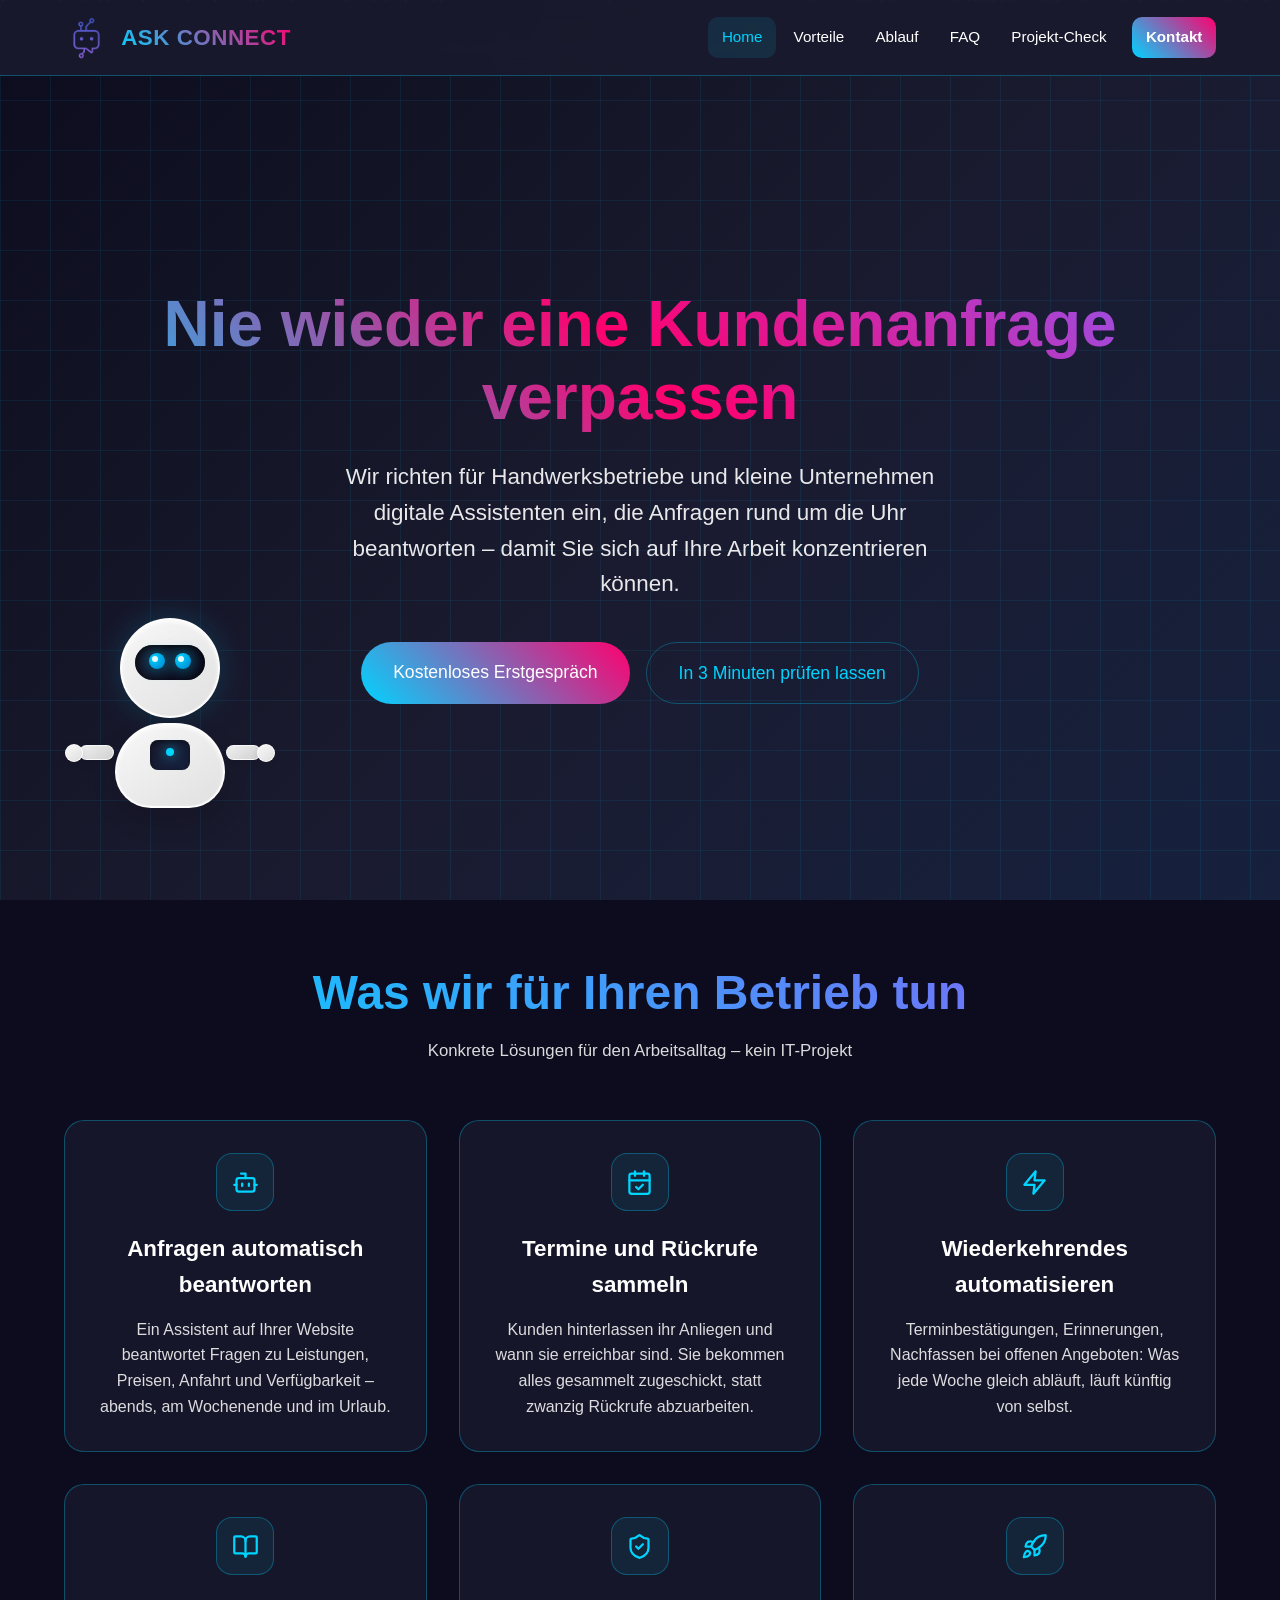
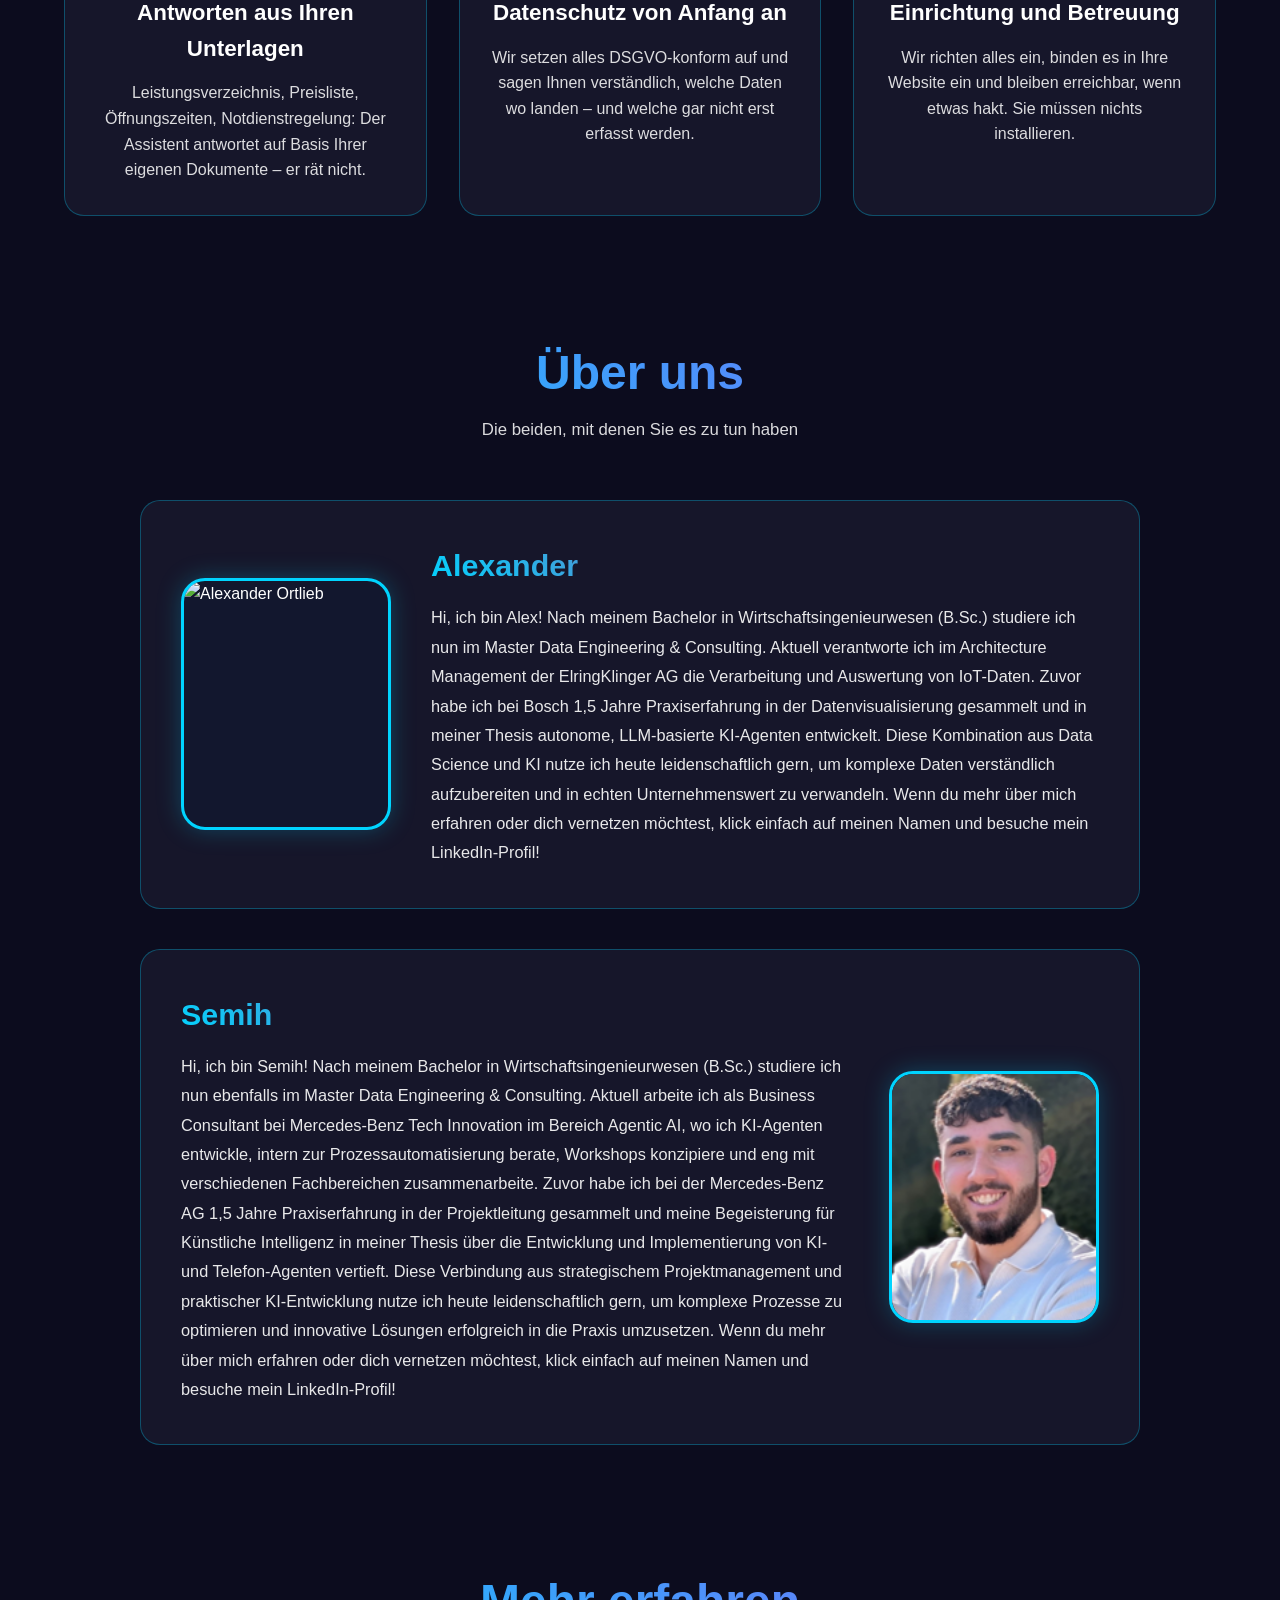
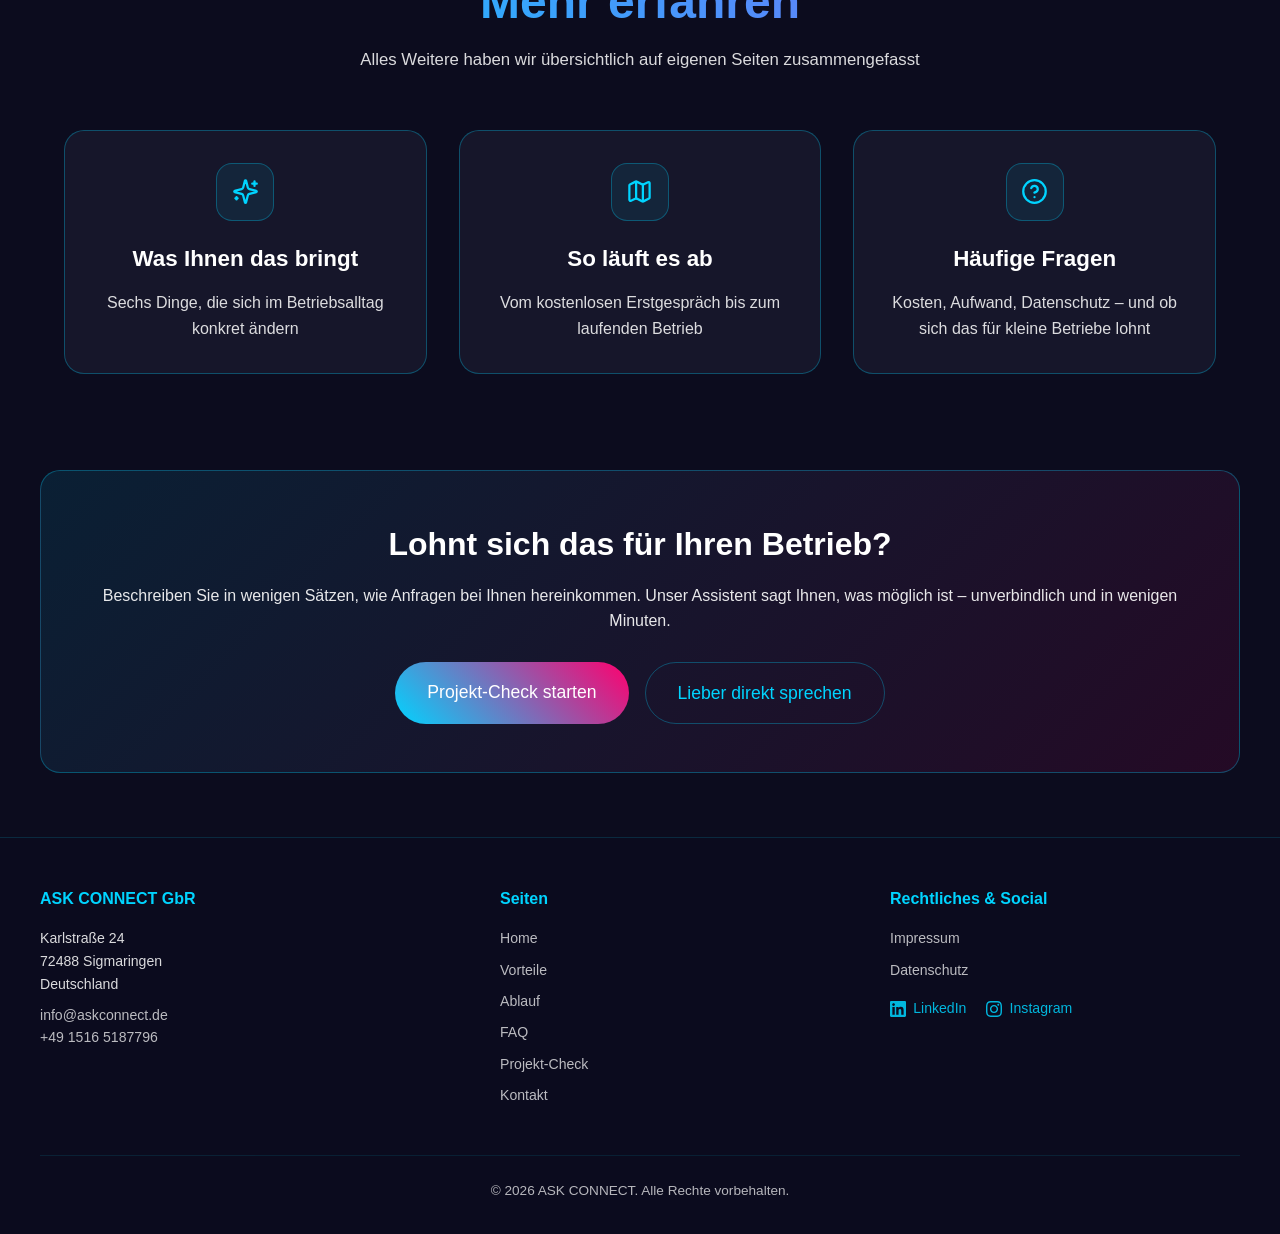
==== commit 0e32b159: "Mobile-Fehler behoben und Agent-Antwort tolerant geparst - Footer-Jahr auf 2026 aktualisiert - Robot" ====
--- a/index.html
+++ b/index.html
@@ -3,6 +3,7 @@
 <head>
     <meta charset="UTF-8">
     <meta name="viewport" content="width=device-width, initial-scale=1.0">
+    <meta name="theme-color" content="#0c0c1e">
     <title>ASK CONNECT – Digitale Assistenten für Handwerk &amp; kleine Betriebe</title>
     <meta name="description" content="ASK CONNECT richtet für Handwerksbetriebe und kleine Unternehmen digitale Assistenten ein, die Kundenanfragen rund um die Uhr beantworten, Termine sammeln und Routinearbeit abnehmen.">
     <link rel="canonical" href="https://www.askconnect.de/">
@@ -222,7 +223,7 @@
             </div>
         </div>
     </div>
-    <div class="footer-bottom">&copy; 2025 ASK CONNECT. Alle Rechte vorbehalten.</div>
+    <div class="footer-bottom">&copy; 2026 ASK CONNECT. Alle Rechte vorbehalten.</div>
 </footer>
 
 <button class="scroll-top" id="scrollTop" type="button" aria-label="Nach oben scrollen"><svg viewBox="0 0 24 24" fill="none" stroke="currentColor" stroke-width="2.5" stroke-linecap="round" stroke-linejoin="round" aria-hidden="true" focusable="false"><path d="M12 19V5"/><path d="m5 12 7-7 7 7"/></svg></button>
--- a/assets/css/style.css
+++ b/assets/css/style.css
@@ -78,7 +78,15 @@
 
 * { margin: 0; padding: 0; box-sizing: border-box; }
 
-html { scroll-behavior: smooth; scroll-padding-top: calc(var(--header-h) + 1rem); }
+/* Die Hintergrundfarbe muss am <html>-Element hängen, nicht nur am <body>:
+   Beim Überscrollen auf dem Handy (Gummiband-Effekt) und beim Ein-/Ausfahren
+   der Adressleiste wird kurz die Fläche dahinter sichtbar – ohne diese Angabe
+   ist die weiß. */
+html {
+    background-color: #0c0c1e;
+    scroll-behavior: smooth;
+    scroll-padding-top: calc(var(--header-h) + 1rem);
+}
 
 body {
     font-family: 'Arial', Helvetica, sans-serif;
@@ -1503,7 +1511,11 @@
     .contact-form { padding: 1.75rem 1.25rem; }
     .footer-grid { grid-template-columns: 1fr; text-align: center; }
     .footer-social { justify-content: center; }
-    .ai-bot-character { left: 2%; bottom: 4%; transform: scale(0.6); }
+
+    /* Auf dem Handy fehlt neben Überschrift, Text und zwei Buttons schlicht der
+       Platz – die Roboter-Figur lag sonst über den Buttons und machte sie
+       unklickbar. Ab Tablet-Breite ist sie wieder da. */
+    .ai-bot-character { display: none; }
 
     .chat-topbar { padding: 0.7rem 1rem; }
     .chat-topbar-sub { display: none; }
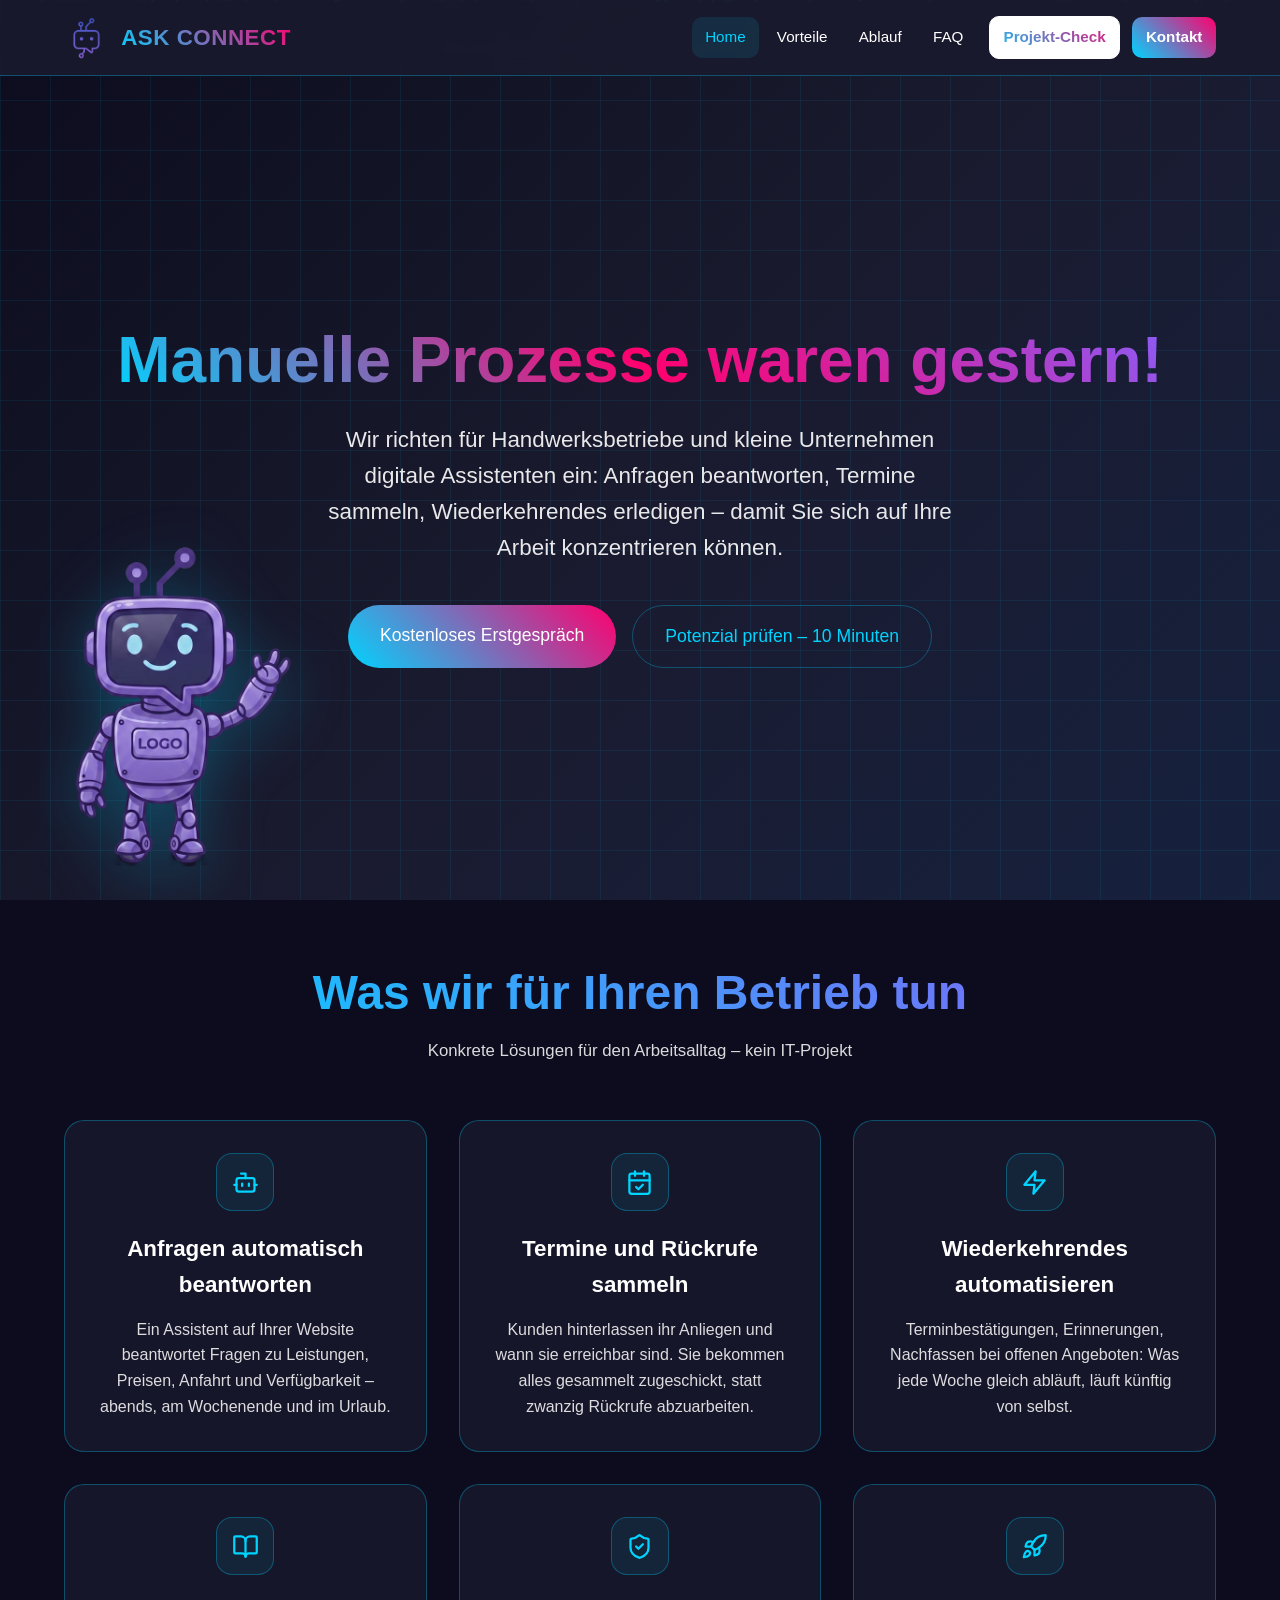
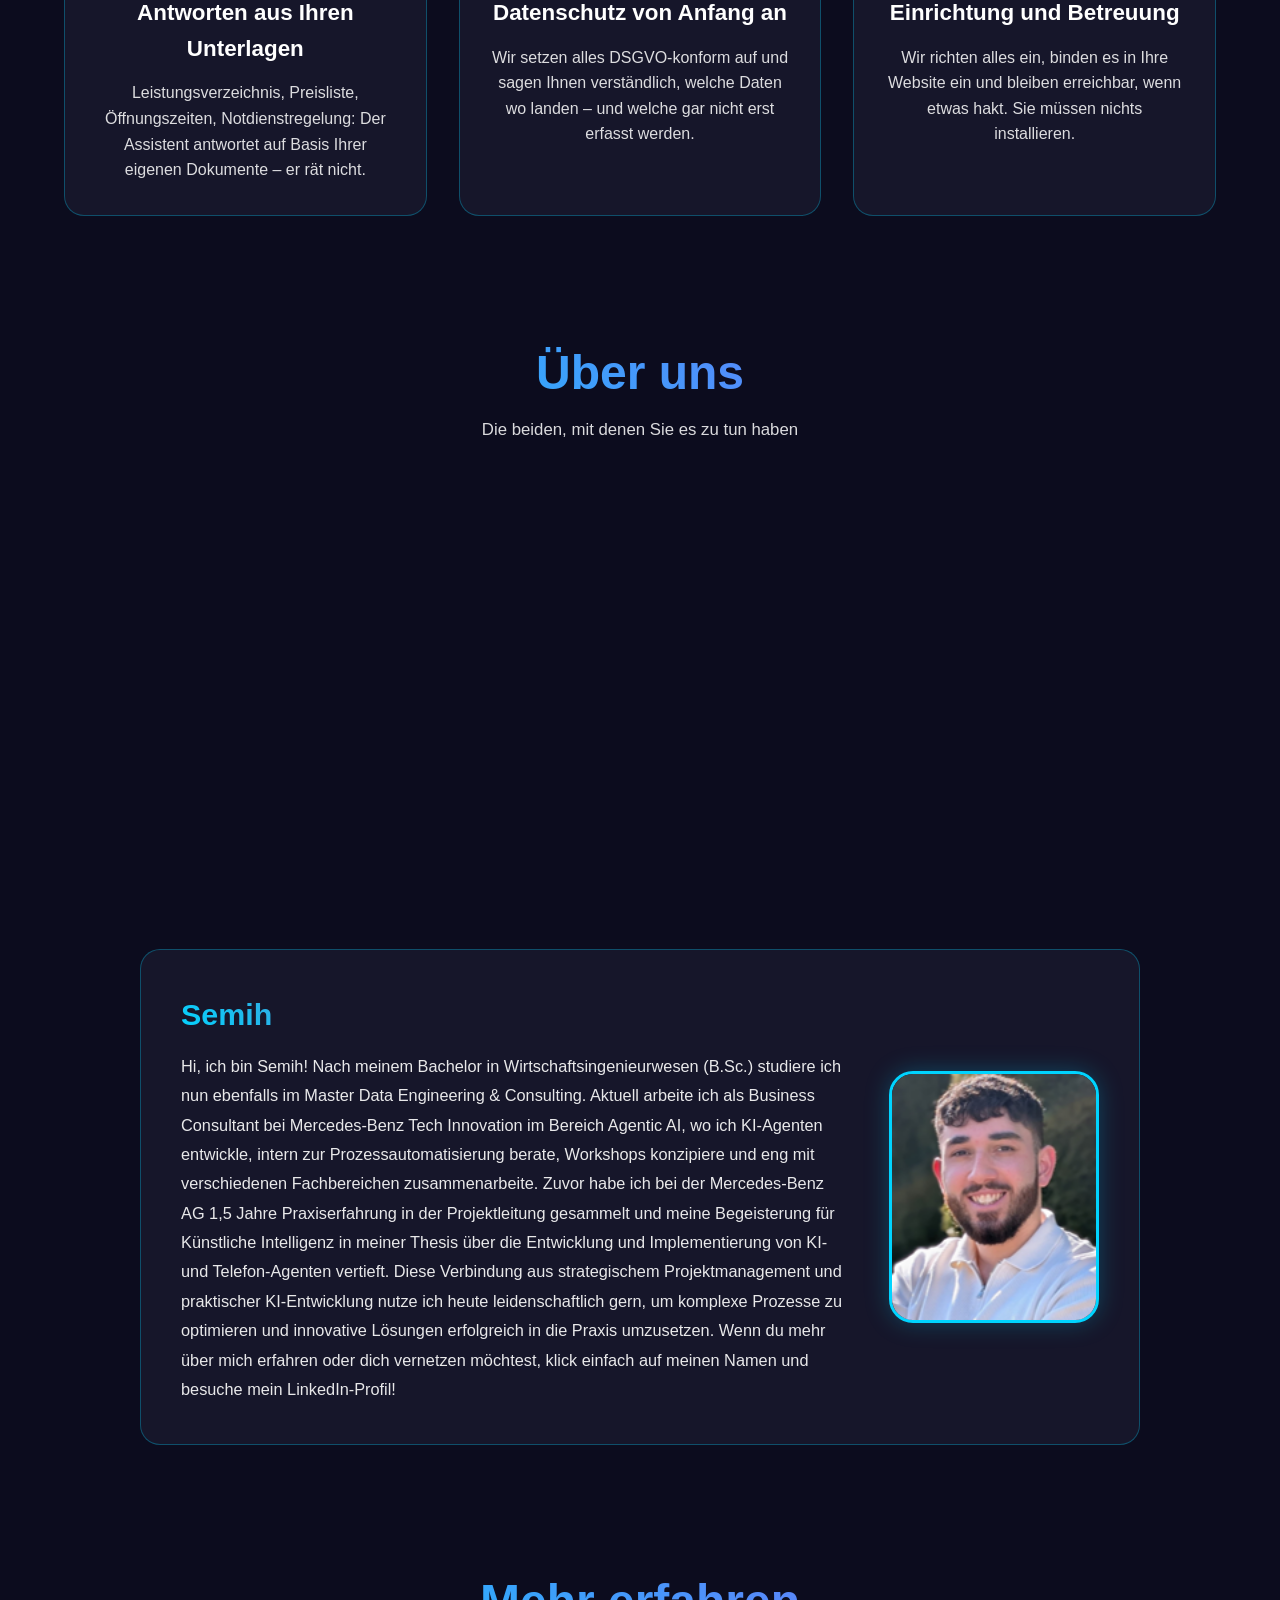
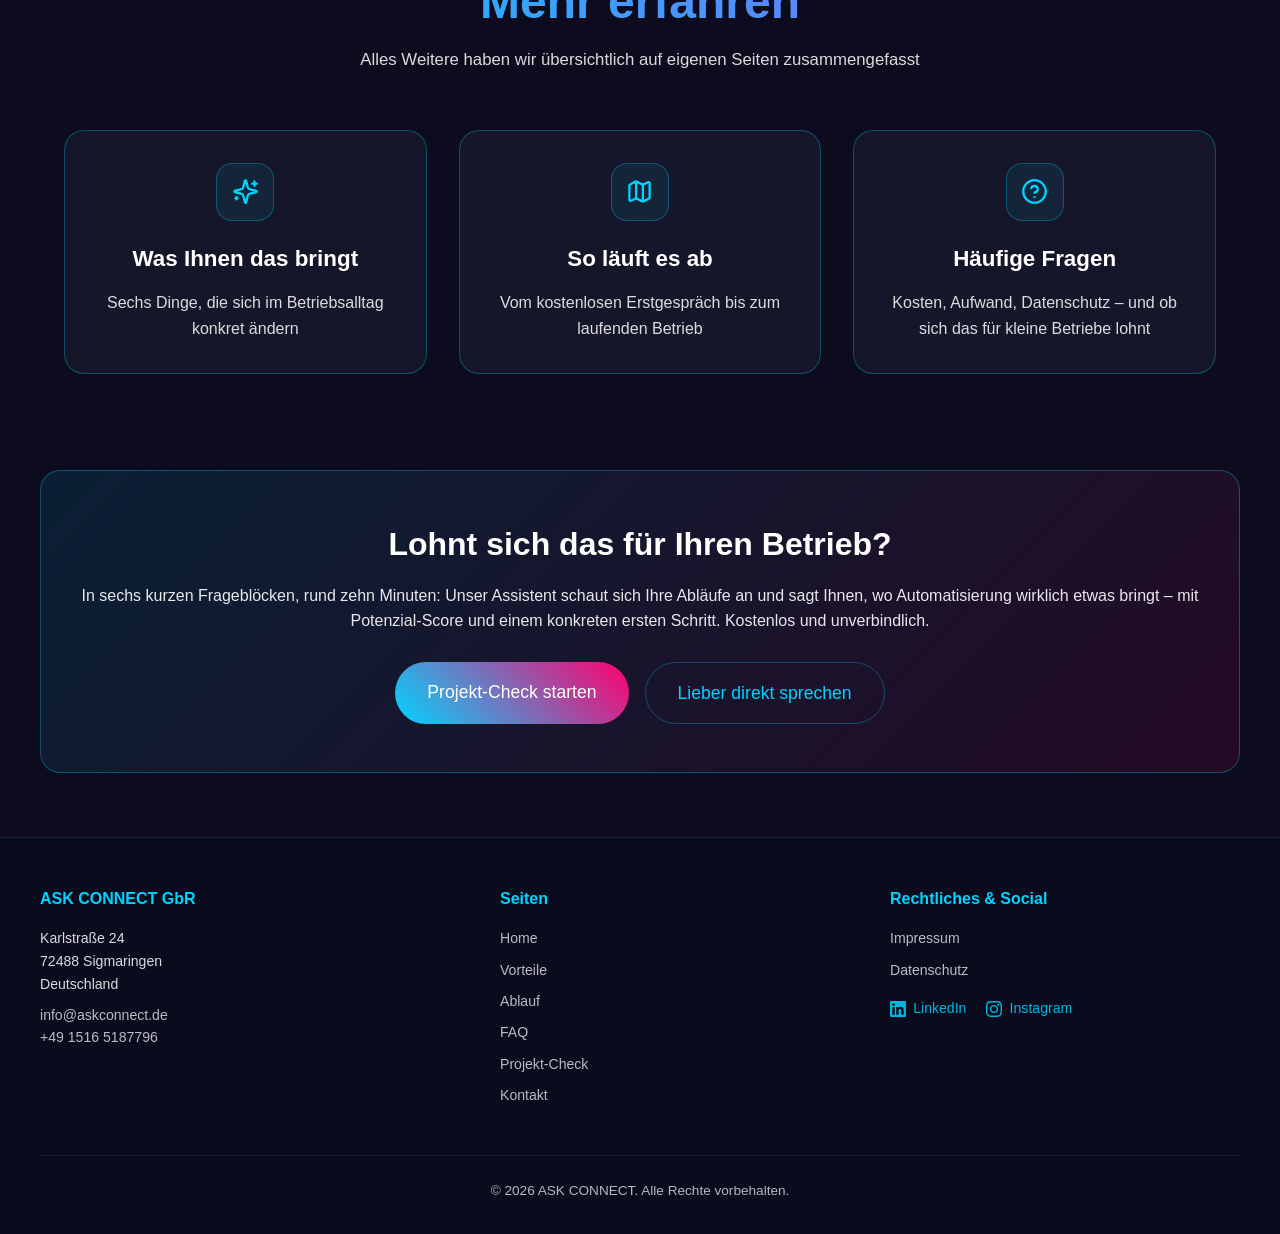
==== commit bd53bdef: "Diktierfunktion neu gebaut, Roboter-Logo und Feinschliff Diktierfunktion (Projekt-Check) - Textlogik" ====
--- a/index.html
+++ b/index.html
@@ -28,7 +28,7 @@
             <li><a href="vorteile.html">Vorteile</a></li>
             <li><a href="ablauf.html">Ablauf</a></li>
             <li><a href="faq.html">FAQ</a></li>
-            <li><a href="projekt-check.html">Projekt-Check</a></li>
+            <li><a class="nav-check" href="projekt-check.html" data-label="Projekt-Check">Projekt-Check</a></li>
             <li><a class="nav-cta" href="kontakt.html">Kontakt</a></li>
         </ul>
         <button class="burger" id="burger" type="button" aria-label="Menü öffnen" aria-expanded="false" aria-controls="mobileMenu">
@@ -46,7 +46,7 @@
         <li><a href="vorteile.html">Vorteile</a></li>
         <li><a href="ablauf.html">Ablauf</a></li>
         <li><a href="faq.html">FAQ</a></li>
-        <li><a href="projekt-check.html">Projekt-Check</a></li>
+        <li><a class="nav-check" href="projekt-check.html" data-label="Projekt-Check">Projekt-Check</a></li>
         <li><a href="kontakt.html">Kontakt</a></li>
         <li><a href="impressum.html">Impressum</a></li>
         <li><a href="datenschutz.html">Datenschutz</a></li>
@@ -56,27 +56,15 @@
 <main>
     <!-- Hero -->
     <section class="hero">
-        <div class="ai-bot-character" aria-hidden="true">
-            <div class="bot-head">
-                <div class="bot-visor">
-                    <div class="bot-eyes">
-                        <div class="bot-eye left"></div>
-                        <div class="bot-eye right"></div>
-                    </div>
-                </div>
-            </div>
-            <div class="bot-body">
-                <div class="bot-chest-panel"><div class="bot-chest-light"></div></div>
-                <div class="bot-arm left"><div class="bot-hand left"></div></div>
-                <div class="bot-arm right"><div class="bot-hand right"></div></div>
-            </div>
-        </div>
-
-        <h1>Nie wieder eine Kundenanfrage verpassen</h1>
-        <p>Wir richten für Handwerksbetriebe und kleine Unternehmen digitale Assistenten ein, die Anfragen rund um die Uhr beantworten &ndash; damit Sie sich auf Ihre Arbeit konzentrieren k&ouml;nnen.</p>
+        <div class="hero-bot" aria-hidden="true">
+            <img src="assets/img/roboter.png" alt="" width="460" height="684" loading="eager">
+        </div>
+
+        <h1>Manuelle Prozesse waren gestern!</h1>
+        <p>Wir richten für Handwerksbetriebe und kleine Unternehmen digitale Assistenten ein: Anfragen beantworten, Termine sammeln, Wiederkehrendes erledigen &ndash; damit Sie sich auf Ihre Arbeit konzentrieren k&ouml;nnen.</p>
         <div class="hero-actions">
             <a href="kontakt.html" class="cta-button">Kostenloses Erstgespr&auml;ch</a>
-            <a href="projekt-check.html" class="cta-button secondary">In 3 Minuten pr&uuml;fen lassen</a>
+            <a href="projekt-check.html" class="cta-button secondary">Potenzial pr&uuml;fen &ndash; 10 Minuten</a>
         </div>
     </section>
 
@@ -178,7 +166,7 @@
     <!-- Abschluss-CTA -->
     <div class="cta-band">
         <h2>Lohnt sich das f&uuml;r Ihren Betrieb?</h2>
-        <p>Beschreiben Sie in wenigen S&auml;tzen, wie Anfragen bei Ihnen hereinkommen. Unser Assistent sagt Ihnen, was m&ouml;glich ist &ndash; unverbindlich und in wenigen Minuten.</p>
+        <p>In sechs kurzen Frageblöcken, rund zehn Minuten: Unser Assistent schaut sich Ihre Abl&auml;ufe an und sagt Ihnen, wo Automatisierung wirklich etwas bringt &ndash; mit Potenzial-Score und einem konkreten ersten Schritt. Kostenlos und unverbindlich.</p>
         <div class="hero-actions">
             <a href="projekt-check.html" class="cta-button">Projekt-Check starten</a>
             <a href="kontakt.html" class="cta-button secondary">Lieber direkt sprechen</a>
--- a/assets/css/style.css
+++ b/assets/css/style.css
@@ -233,6 +233,51 @@
     font-weight: bold;
 }
 
+/* Projekt-Check als Gegenstück zum Kontakt-Button: weiße Fläche, Schrift im
+   Verlauf. `background-clip: text` färbt die Buchstaben – deshalb braucht der
+   Verlauf einen eigenen Träger, sonst würde er die weiße Fläche überschreiben. */
+.nav-links a.nav-check {
+    margin-left: 0.5rem;
+    background: #ffffff;
+    font-weight: bold;
+    border: 1px solid #ffffff;
+    transition: box-shadow 0.25s ease, transform 0.25s ease;
+}
+
+.nav-links a.nav-check,
+.nav-links a.nav-check.active,
+.nav-links a.nav-check:hover {
+    color: transparent;
+}
+
+.nav-links a.nav-check::before {
+    content: attr(data-label);
+    background: linear-gradient(45deg, var(--cyan), var(--magenta));
+    -webkit-background-clip: text;
+    background-clip: text;
+    -webkit-text-fill-color: transparent;
+    position: absolute;
+    inset: 0;
+    display: flex;
+    align-items: center;
+    justify-content: center;
+}
+
+.nav-links a.nav-check {
+    position: relative;
+}
+
+.nav-links a.nav-check:hover {
+    background: #ffffff;
+    box-shadow: 0 0 18px rgba(255, 255, 255, 0.35);
+    transform: translateY(-1px);
+}
+
+.mobile-nav-links a.nav-check {
+    color: var(--cyan);
+    font-weight: bold;
+}
+
 /* Der Kontakt-Button behält seinen Verlauf auch auf der Kontaktseite */
 .nav-links a.nav-cta.active {
     background: linear-gradient(45deg, var(--cyan), var(--magenta));
@@ -473,160 +518,30 @@
 .cta-band h2 { font-size: 2rem; margin-bottom: 0.75rem; }
 .cta-band p { opacity: 0.9; margin-bottom: 1.75rem; }
 
-/* AI-Bot-Figur im Hero */
-.ai-bot-character {
+/* Roboter-Figur im Hero (Bilddatei statt CSS-Konstruktion).
+   Bewusst über die HÖHE bemessen, nicht über die Breite: Die Figur ist schmal
+   und hoch (Seitenverhältnis 0,55). Eine Breitenangabe macht sie doppelt so
+   hoch wie erwartet – dann ragt sie in die Überschrift. */
+.hero-bot {
     position: absolute;
-    bottom: 10%;
-    left: 5%;
-    width: 140px;
-    height: 200px;
+    bottom: 4%;
+    left: 3%;
+    height: 320px;
     z-index: 2;
+    pointer-events: none;
     animation: botHover 4s ease-in-out infinite;
 }
 
-.bot-head {
-    width: 100px;
-    height: 100px;
-    background: linear-gradient(145deg, #f8f8f8, #e0e0e0);
-    border-radius: 50%;
-    position: relative;
-    margin: 0 auto 5px;
-    box-shadow: 0 8px 16px rgba(0, 0, 0, 0.1), inset 0 2px 4px rgba(255, 255, 255, 0.8), 0 0 30px rgba(0, 212, 255, 0.2);
-    border: 2px solid rgba(255, 255, 255, 0.9);
-}
-
-.bot-visor {
-    position: absolute;
-    top: 25px;
-    left: 50%;
-    transform: translateX(-50%);
-    width: 70px;
-    height: 35px;
-    background: linear-gradient(135deg, #1a1a2e, #0a0a1a);
-    border-radius: 35px;
-    box-shadow: inset 0 2px 8px rgba(0, 0, 0, 0.8);
-}
-
-.bot-eyes {
-    position: absolute;
-    top: 8px;
-    left: 50%;
-    transform: translateX(-50%);
-    width: 50px;
-    height: 18px;
-}
-
-.bot-eye {
-    width: 16px;
-    height: 16px;
-    background: radial-gradient(circle at 30% 30%, var(--cyan), #0080cc);
-    border-radius: 50%;
-    position: absolute;
-    animation: botBlink 5s ease-in-out infinite;
-    box-shadow: 0 0 15px rgba(0, 212, 255, 0.6);
-}
-
-.bot-eye.left { left: 4px; }
-.bot-eye.right { right: 4px; }
-
-.bot-eye::before {
-    content: '';
-    position: absolute;
-    top: 3px;
-    left: 3px;
-    width: 6px;
-    height: 6px;
-    background: rgba(255, 255, 255, 0.9);
-    border-radius: 50%;
-}
-
-.bot-body {
-    width: 110px;
-    height: 85px;
-    background: linear-gradient(145deg, #f8f8f8, #e0e0e0);
-    border-radius: 55px 55px 40px 40px;
-    margin: 0 auto;
-    position: relative;
-    box-shadow: 0 12px 24px rgba(0, 0, 0, 0.15), inset 0 2px 4px rgba(255, 255, 255, 0.8);
-    border: 2px solid rgba(255, 255, 255, 0.9);
-}
-
-.bot-chest-panel {
-    position: absolute;
-    top: 15px;
-    left: 50%;
-    transform: translateX(-50%);
-    width: 40px;
-    height: 30px;
-    background: linear-gradient(135deg, #1a1a2e, #16213e);
-    border-radius: 8px;
-    box-shadow: inset 0 2px 6px rgba(0, 0, 0, 0.5);
-}
-
-.bot-chest-light {
-    position: absolute;
-    top: 8px;
-    left: 50%;
-    transform: translateX(-50%);
-    width: 8px;
-    height: 8px;
-    background: var(--cyan);
-    border-radius: 50%;
-    animation: botHeartbeat 2s ease-in-out infinite;
-    box-shadow: 0 0 12px rgba(0, 212, 255, 0.8);
-}
-
-.bot-arm {
-    position: absolute;
-    width: 35px;
-    height: 15px;
-    background: linear-gradient(145deg, #f0f0f0, #d0d0d0);
-    border-radius: 20px;
-    top: 20px;
-    box-shadow: 0 4px 8px rgba(0, 0, 0, 0.1);
-    border: 1px solid rgba(255, 255, 255, 0.8);
-}
-
-.bot-arm.left  { left: -38px; transform-origin: right center; animation: botWaveLeft 3s ease-in-out infinite; }
-.bot-arm.right { right: -38px; transform-origin: left center; animation: botWaveRight 4s ease-in-out infinite; }
-
-.bot-hand {
-    position: absolute;
-    width: 18px;
-    height: 18px;
-    background: linear-gradient(145deg, #f8f8f8, #e0e0e0);
-    border-radius: 50%;
-    top: -1.5px;
-    box-shadow: 0 2px 6px rgba(0, 0, 0, 0.1);
-    border: 1px solid rgba(255, 255, 255, 0.9);
-}
-
-.bot-hand.left  { left: -15px; }
-.bot-hand.right { right: -15px; }
+.hero-bot img {
+    height: 100%;
+    width: auto;
+    max-width: none;
+    filter: drop-shadow(0 12px 30px rgba(0, 212, 255, 0.28));
+}
 
 @keyframes botHover {
     0%, 100% { transform: translateY(0); }
-    50%      { transform: translateY(-10px); }
-}
-
-@keyframes botWaveLeft {
-    0%, 70%, 100% { transform: rotate(-10deg); }
-    35%           { transform: rotate(-45deg); }
-}
-
-@keyframes botWaveRight {
-    0%, 60%, 100% { transform: rotate(10deg); }
-    30%           { transform: rotate(35deg); }
-}
-
-@keyframes botBlink {
-    0%, 92%, 100% { height: 16px; background: radial-gradient(circle at 30% 30%, #00d4ff, #0080cc); }
-    96%           { height: 2px; background: #003366; }
-}
-
-@keyframes botHeartbeat {
-    0%, 100% { transform: translateX(-50%) scale(1); opacity: 1; box-shadow: 0 0 12px rgba(0, 212, 255, 0.8); }
-    50%      { transform: translateX(-50%) scale(1.3); opacity: 0.8; box-shadow: 0 0 20px rgba(0, 212, 255, 1); }
+    50%      { transform: translateY(-12px); }
 }
 
 /* ---------- 5. Karten / Grids ---------- */
@@ -1228,20 +1143,66 @@
 .chat-welcome {
     max-width: 780px;
     margin: 0 auto;
-    padding: 3rem 1.5rem 1rem;
+    padding: 1.25rem 1.5rem 1rem;
     text-align: center;
 }
 
 .chat-welcome h1 {
-    font-size: 2.2rem;
-    margin-bottom: 0.75rem;
+    font-size: 1.7rem;
+    margin-bottom: 0.5rem;
     background: linear-gradient(45deg, var(--cyan), var(--magenta), var(--violet));
     -webkit-background-clip: text;
     background-clip: text;
     -webkit-text-fill-color: transparent;
 }
 
-.chat-welcome > p { opacity: 0.85; margin-bottom: 2rem; }
+.chat-welcome > p { opacity: 0.85; margin-bottom: 0.9rem; }
+
+/* Rahmen um Eckdaten und Datenschutzhinweis – fasst beides zu einem Block
+   zusammen, statt zwei lose Elemente nebeneinander stehen zu lassen. */
+.chat-briefing {
+    max-width: 660px;
+    margin: 0 auto 1rem;
+    padding: 0.9rem 1.1rem 1rem;
+    background: rgba(18, 18, 38, 0.55);
+    border: 1px solid var(--line-soft);
+    border-radius: var(--radius);
+}
+
+/* Eckdaten zum Ablauf: Dauer, Anzahl der Blöcke, Ergebnis */
+.chat-facts {
+    list-style: none;
+    display: flex;
+    flex-wrap: wrap;
+    justify-content: center;
+    gap: 0.5rem;
+    margin-bottom: 0.9rem;
+}
+
+.chat-facts li {
+    background: rgba(0, 212, 255, 0.07);
+    border: 1px solid var(--line-soft);
+    border-radius: 20px;
+    padding: 0.45rem 0.95rem;
+    font-size: 0.86rem;
+    opacity: 0.9;
+}
+
+.chat-facts strong { color: var(--cyan); }
+
+.chat-privacy {
+    margin: 0;
+    padding: 0.7rem 1.1rem;
+    background: rgba(255, 0, 110, 0.07);
+    border: 1px solid rgba(255, 0, 110, 0.25);
+    border-radius: 12px;
+    font-size: 0.88rem;
+    opacity: 0.95;
+}
+
+.chat-privacy strong { color: #ff7ab0; }
+
+.chat-start { font-size: 0.92rem; opacity: 0.85; margin-bottom: 0.85rem; }
 
 .chat-suggestions {
     display: grid;
@@ -1254,7 +1215,7 @@
     background: var(--bg-card);
     border: 1px solid var(--line);
     border-radius: 14px;
-    padding: 1rem 1.15rem;
+    padding: 0.85rem 1rem;
     color: #fff;
     font-family: inherit;
     font-size: 0.93rem;
@@ -1365,6 +1326,38 @@
 .chat-send:hover:not(:disabled) { transform: scale(1.07); }
 .chat-send:disabled { opacity: 0.35; cursor: not-allowed; }
 
+/* Diktier-Knopf – nur sichtbar, wenn der Browser Spracherkennung kann */
+.chat-mic {
+    width: 40px;
+    height: 40px;
+    flex-shrink: 0;
+    border: 1px solid var(--line);
+    border-radius: 12px;
+    background: rgba(0, 212, 255, 0.08);
+    color: var(--cyan);
+    cursor: pointer;
+    display: flex;
+    align-items: center;
+    justify-content: center;
+    transition: all 0.2s ease;
+}
+
+.chat-mic svg { width: 19px; height: 19px; }
+
+.chat-mic:hover { background: rgba(0, 212, 255, 0.2); border-color: var(--cyan); }
+
+.chat-mic.recording {
+    background: var(--magenta);
+    border-color: var(--magenta);
+    color: #fff;
+    animation: micPulse 1.4s ease-in-out infinite;
+}
+
+@keyframes micPulse {
+    0%, 100% { box-shadow: 0 0 0 0 rgba(255, 0, 110, 0.5); }
+    50%      { box-shadow: 0 0 0 8px rgba(255, 0, 110, 0); }
+}
+
 .chat-legal {
     max-width: 780px;
     margin: 0.6rem auto 0;
@@ -1374,6 +1367,26 @@
 }
 
 .chat-legal a { color: rgba(0, 212, 255, 0.8); }
+
+/* Debug-Panel der Diktierfunktion – erscheint nur bei #micdebug in der URL */
+.mic-debug {
+    position: fixed;
+    left: 0;
+    bottom: 0;
+    z-index: 9998;
+    width: 100%;
+    max-height: 45vh;
+    overflow-y: auto;
+    padding: 0.6rem 0.8rem;
+    background: rgba(0, 0, 0, 0.88);
+    border-top: 2px solid var(--magenta);
+    color: #9ef;
+    font-family: 'Courier New', monospace;
+    font-size: 11px;
+    line-height: 1.45;
+}
+
+.mic-debug strong { color: var(--magenta); display: block; margin-bottom: 0.35rem; }
 
 /* ---------- 9. Footer & Utilities ---------- */
 .site-footer {
@@ -1462,7 +1475,7 @@
     .footer-grid { grid-template-columns: 1fr 1fr; }
     .hero h1 { font-size: 3rem; }
     .page-hero h1 { font-size: 2.5rem; }
-    .ai-bot-character { left: 3%; bottom: 8%; transform: scale(0.85); }
+    .hero-bot { height: 195px; left: 1.5%; bottom: 4%; }
 }
 
 @media (max-width: 768px) {
@@ -1515,10 +1528,12 @@
     /* Auf dem Handy fehlt neben Überschrift, Text und zwei Buttons schlicht der
        Platz – die Roboter-Figur lag sonst über den Buttons und machte sie
        unklickbar. Ab Tablet-Breite ist sie wieder da. */
-    .ai-bot-character { display: none; }
-
-    .chat-topbar { padding: 0.7rem 1rem; }
+    .hero-bot { display: none; }
+
+    .chat-topbar { padding: 0.7rem 1rem; gap: 0.6rem; }
     .chat-topbar-sub { display: none; }
+    .chat-topbar-title { font-size: 0.95rem; white-space: nowrap; }
+    .chat-btn { padding: 0.45rem 0.7rem; font-size: 0.8rem; }
     .chat-thread, .chat-welcome { padding-left: 1rem; padding-right: 1rem; }
     .chat-composer-wrap { padding: 0.5rem 1rem 1rem; }
     .chat-suggestions { grid-template-columns: 1fr; }
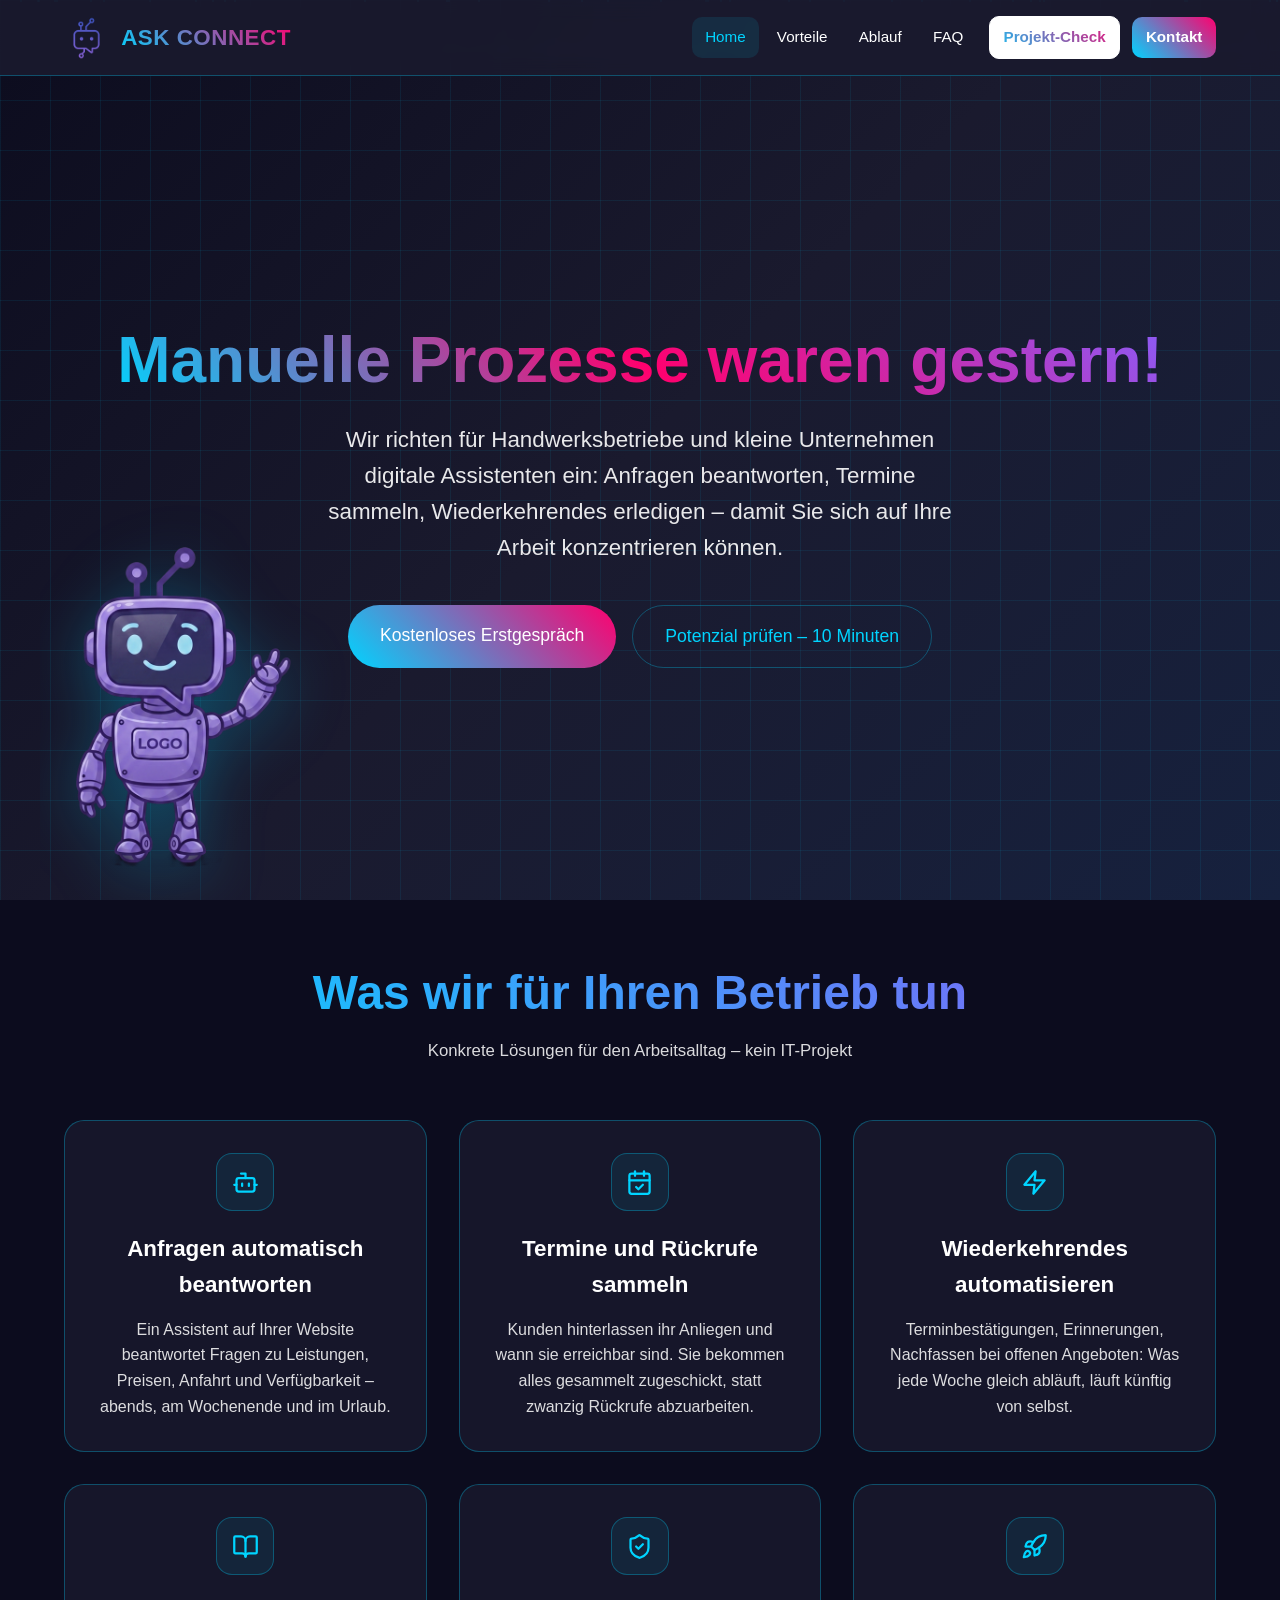
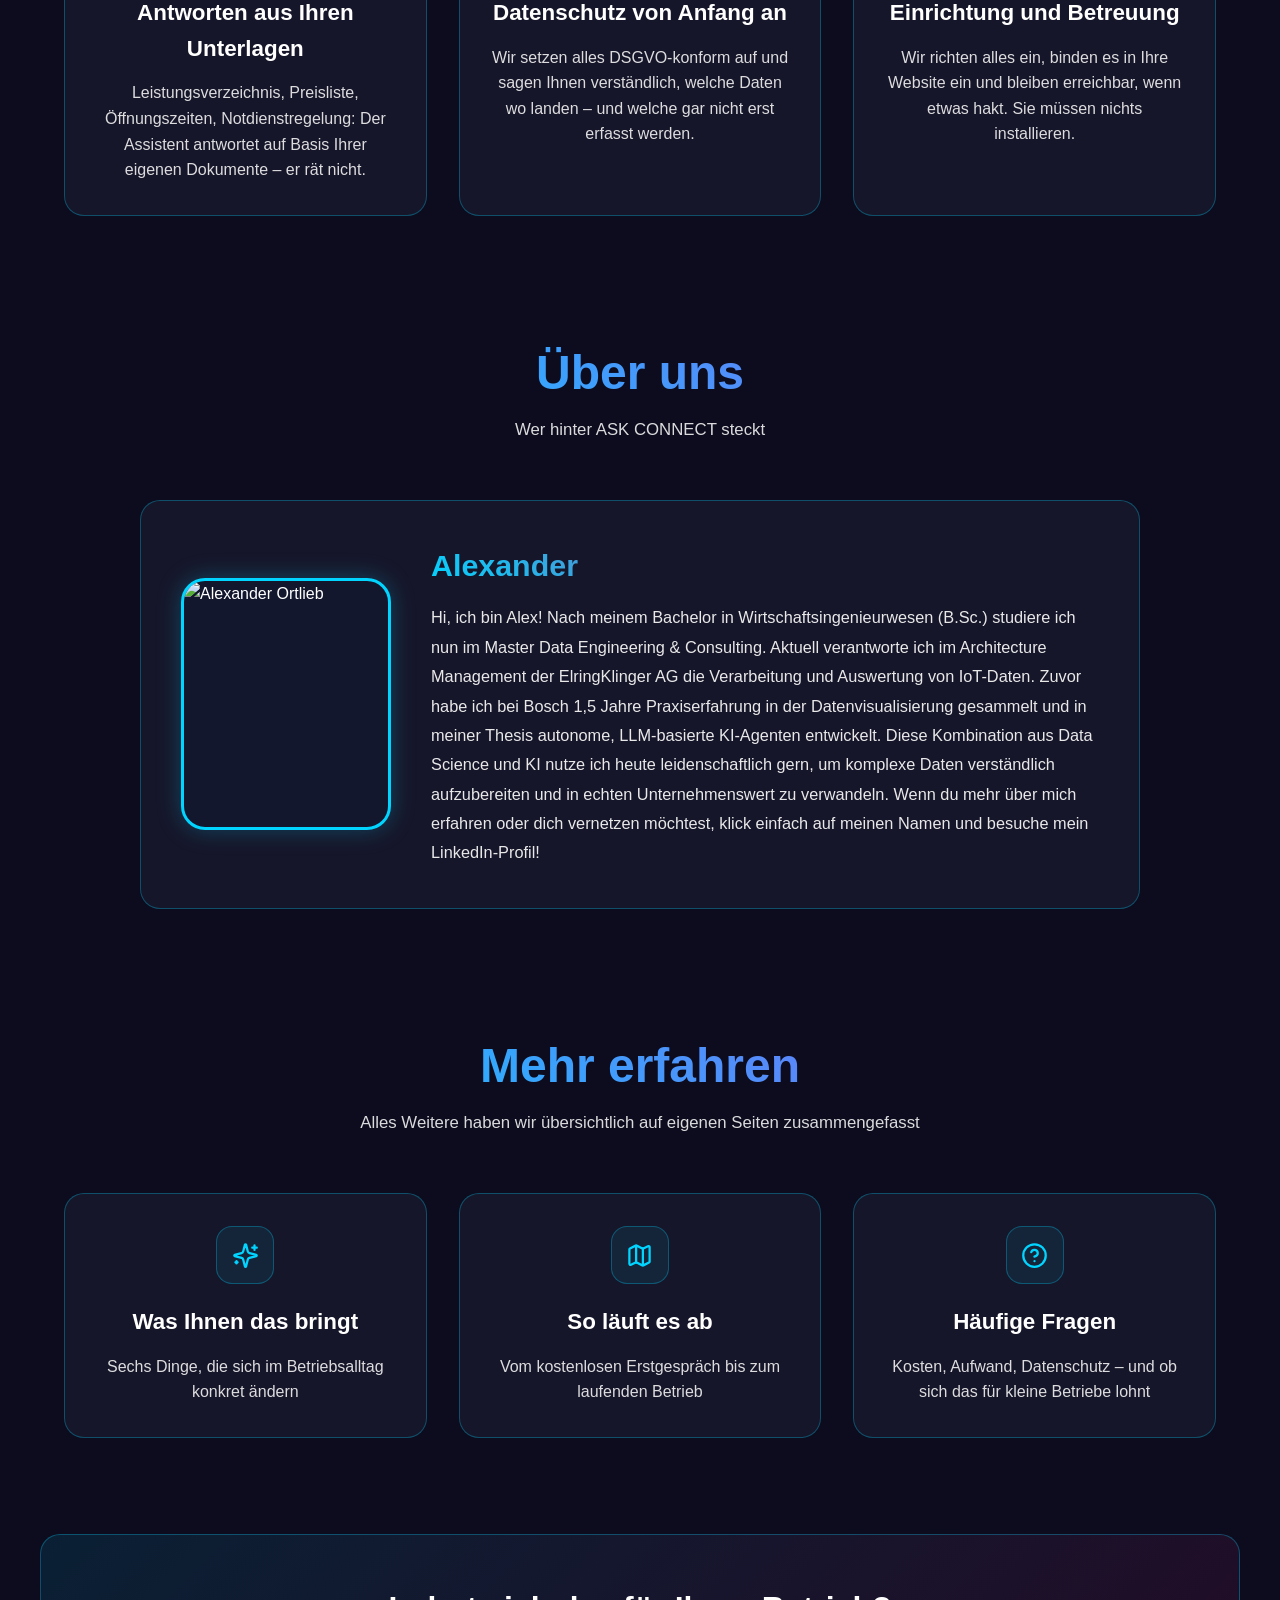
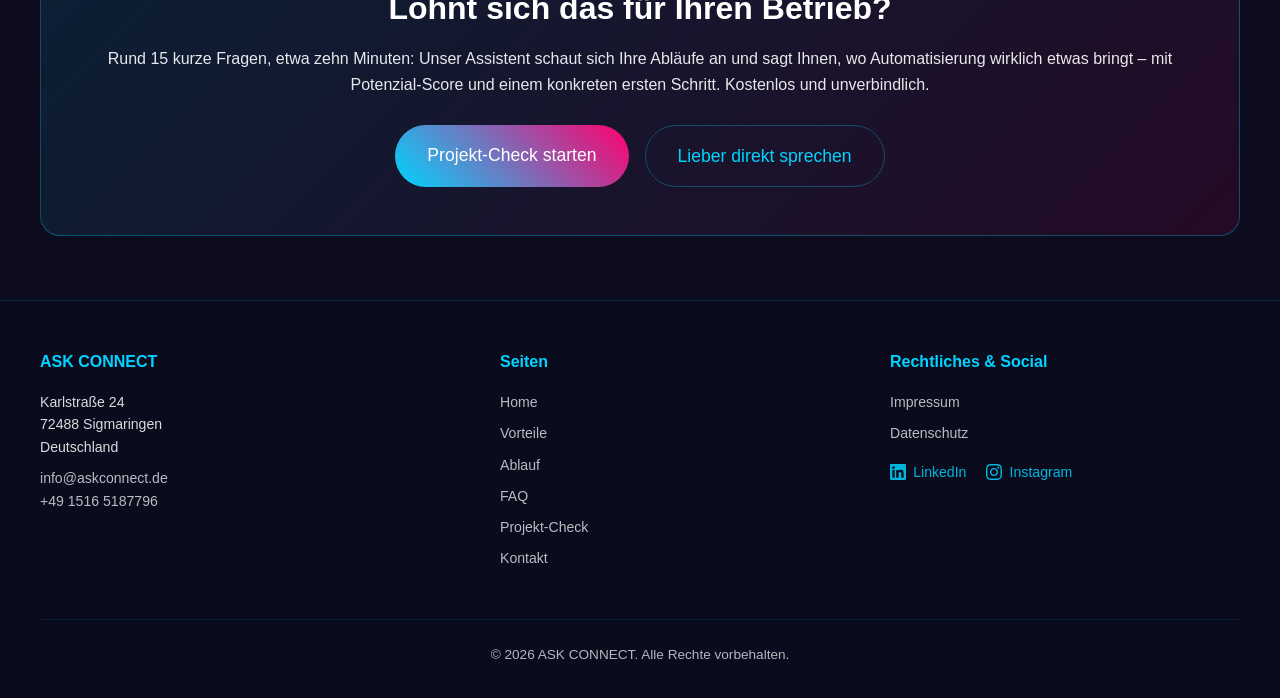
==== commit 29eb629c: "Team auf eine Person umgestellt, Formularpruefung und Projekt-Check-Texte Rechtsform und Team - Semi" ====
--- a/index.html
+++ b/index.html
@@ -112,7 +112,8 @@
     <section id="about">
                 <div class="section-header">
             <h2>&Uuml;ber uns</h2>
-            <p>Die beiden, mit denen Sie es zu tun haben</p>
+            <!-- Bei zwei Personen im Team wieder auf "Die beiden, mit denen Sie es zu tun haben" ändern -->
+            <p>Wer hinter ASK CONNECT steckt</p>
         </div>
 
         <div class="team-container">
@@ -126,6 +127,8 @@
                 </div>
             </div>
 
+            <!-- VORÜBERGEHEND AUSGEBLENDET – nicht löschen.
+                 Zum Wiederherstellen einfach diesen Kommentar entfernen.
             <div class="team-member">
                 <div class="member-image">
                     <img src="Bild Semih.png" alt="Semih Kalyoncu" loading="lazy">
@@ -135,6 +138,7 @@
                     <p>Hi, ich bin Semih! Nach meinem Bachelor in Wirtschaftsingenieurwesen (B.Sc.) studiere ich nun ebenfalls im Master Data Engineering &amp; Consulting. Aktuell arbeite ich als Business Consultant bei Mercedes-Benz Tech Innovation im Bereich Agentic AI, wo ich KI-Agenten entwickle, intern zur Prozessautomatisierung berate, Workshops konzipiere und eng mit verschiedenen Fachbereichen zusammenarbeite. Zuvor habe ich bei der Mercedes-Benz AG 1,5 Jahre Praxiserfahrung in der Projektleitung gesammelt und meine Begeisterung für Künstliche Intelligenz in meiner Thesis über die Entwicklung und Implementierung von KI- und Telefon-Agenten vertieft. Diese Verbindung aus strategischem Projektmanagement und praktischer KI-Entwicklung nutze ich heute leidenschaftlich gern, um komplexe Prozesse zu optimieren und innovative Lösungen erfolgreich in die Praxis umzusetzen. Wenn du mehr über mich erfahren oder dich vernetzen möchtest, klick einfach auf meinen Namen und besuche mein LinkedIn-Profil!</p>
                 </div>
             </div>
+            -->
         </div>
     </section>
 
@@ -166,7 +170,7 @@
     <!-- Abschluss-CTA -->
     <div class="cta-band">
         <h2>Lohnt sich das f&uuml;r Ihren Betrieb?</h2>
-        <p>In sechs kurzen Frageblöcken, rund zehn Minuten: Unser Assistent schaut sich Ihre Abl&auml;ufe an und sagt Ihnen, wo Automatisierung wirklich etwas bringt &ndash; mit Potenzial-Score und einem konkreten ersten Schritt. Kostenlos und unverbindlich.</p>
+        <p>Rund 15 kurze Fragen, etwa zehn Minuten: Unser Assistent schaut sich Ihre Abl&auml;ufe an und sagt Ihnen, wo Automatisierung wirklich etwas bringt &ndash; mit Potenzial-Score und einem konkreten ersten Schritt. Kostenlos und unverbindlich.</p>
         <div class="hero-actions">
             <a href="projekt-check.html" class="cta-button">Projekt-Check starten</a>
             <a href="kontakt.html" class="cta-button secondary">Lieber direkt sprechen</a>
@@ -178,7 +182,7 @@
 <footer class="site-footer">
     <div class="footer-grid">
         <div>
-            <h4>ASK CONNECT GbR</h4>
+            <h4>ASK CONNECT</h4>
             <p>Karlstraße 24<br>72488 Sigmaringen<br>Deutschland</p>
             <p><a href="mailto:info@askconnect.de">info@askconnect.de</a><br><a href="tel:+4915165187796">+49 1516 5187796</a></p>
         </div>
--- a/assets/css/style.css
+++ b/assets/css/style.css
@@ -930,6 +930,13 @@
 
 .form-note.show { display: block; }
 
+/* Fehlermeldungen deutlich vom grünen Erfolgshinweis unterscheiden */
+.form-note.error {
+    background: rgba(255, 0, 110, 0.12);
+    border-color: rgba(255, 0, 110, 0.4);
+    color: #ffb3d1;
+}
+
 .contact-form .cta-button { width: 100%; text-align: center; }
 
 /* Kontakt-Infokarten */
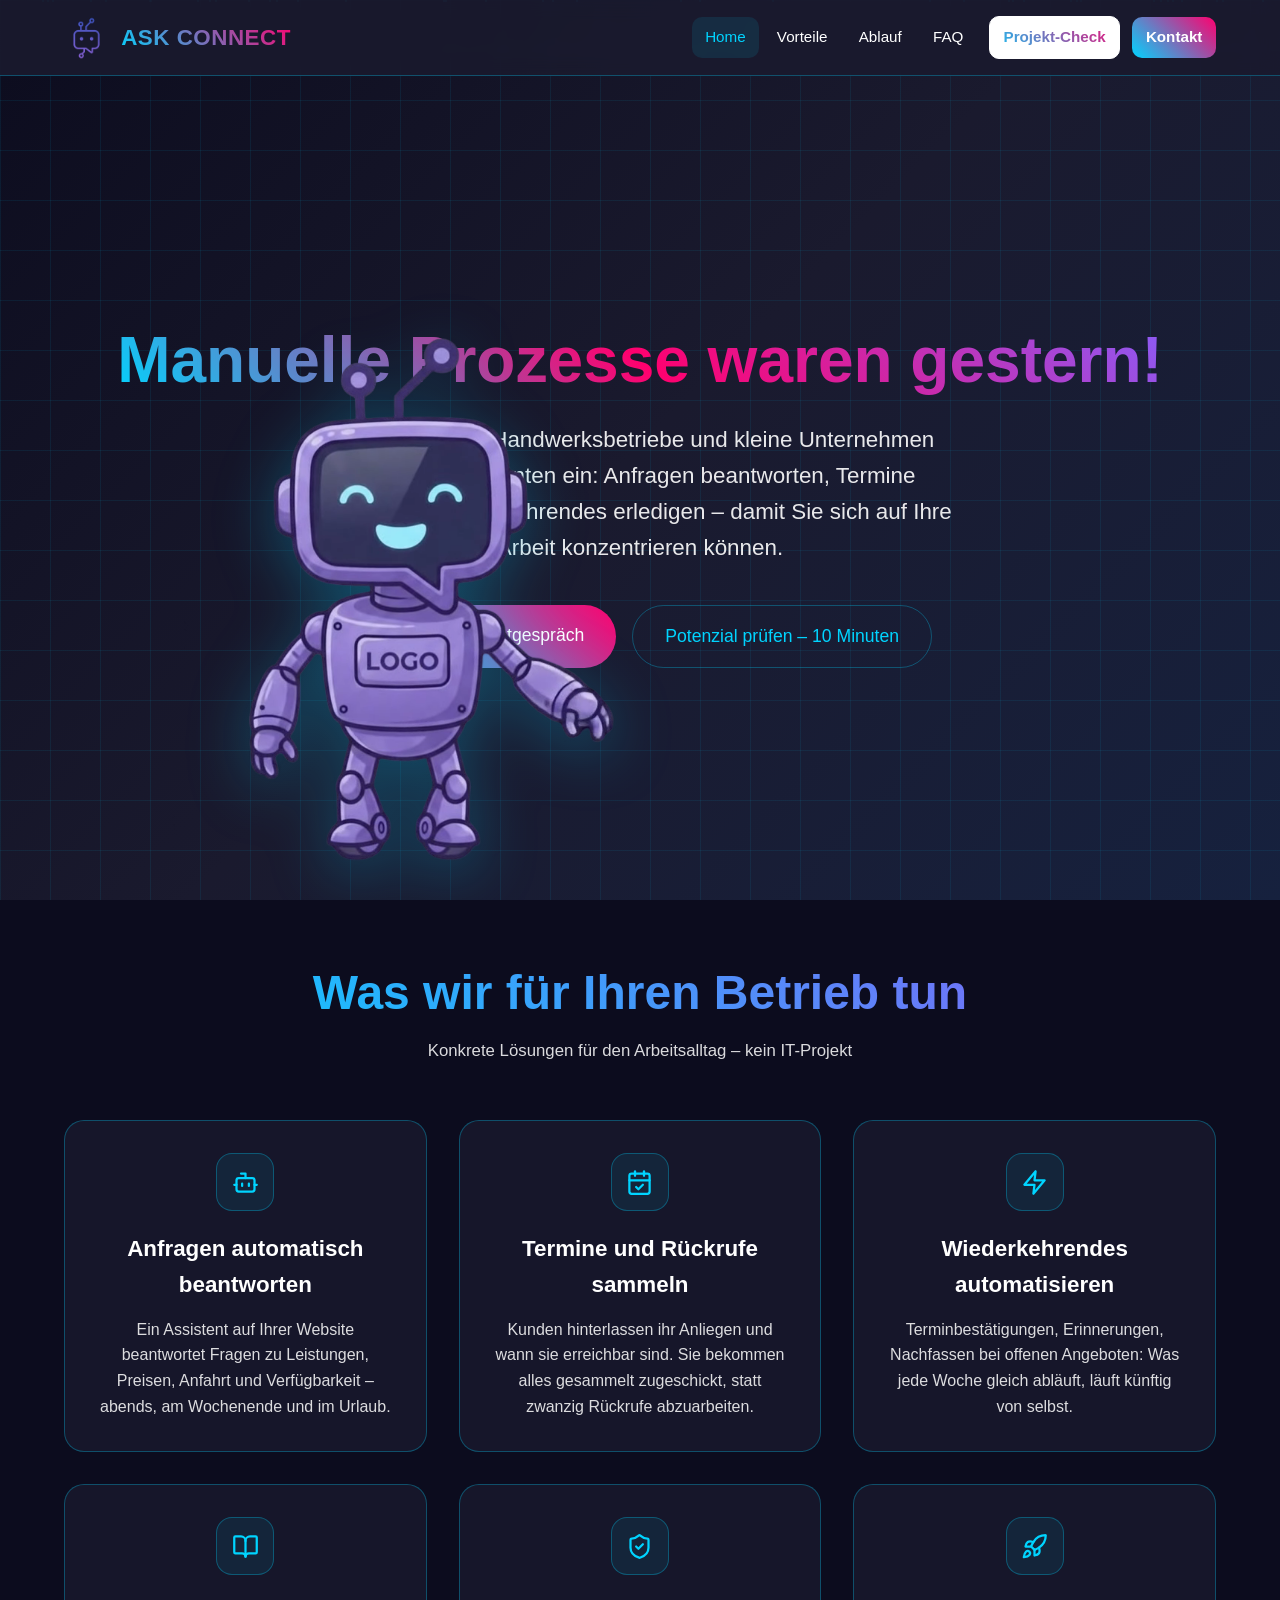
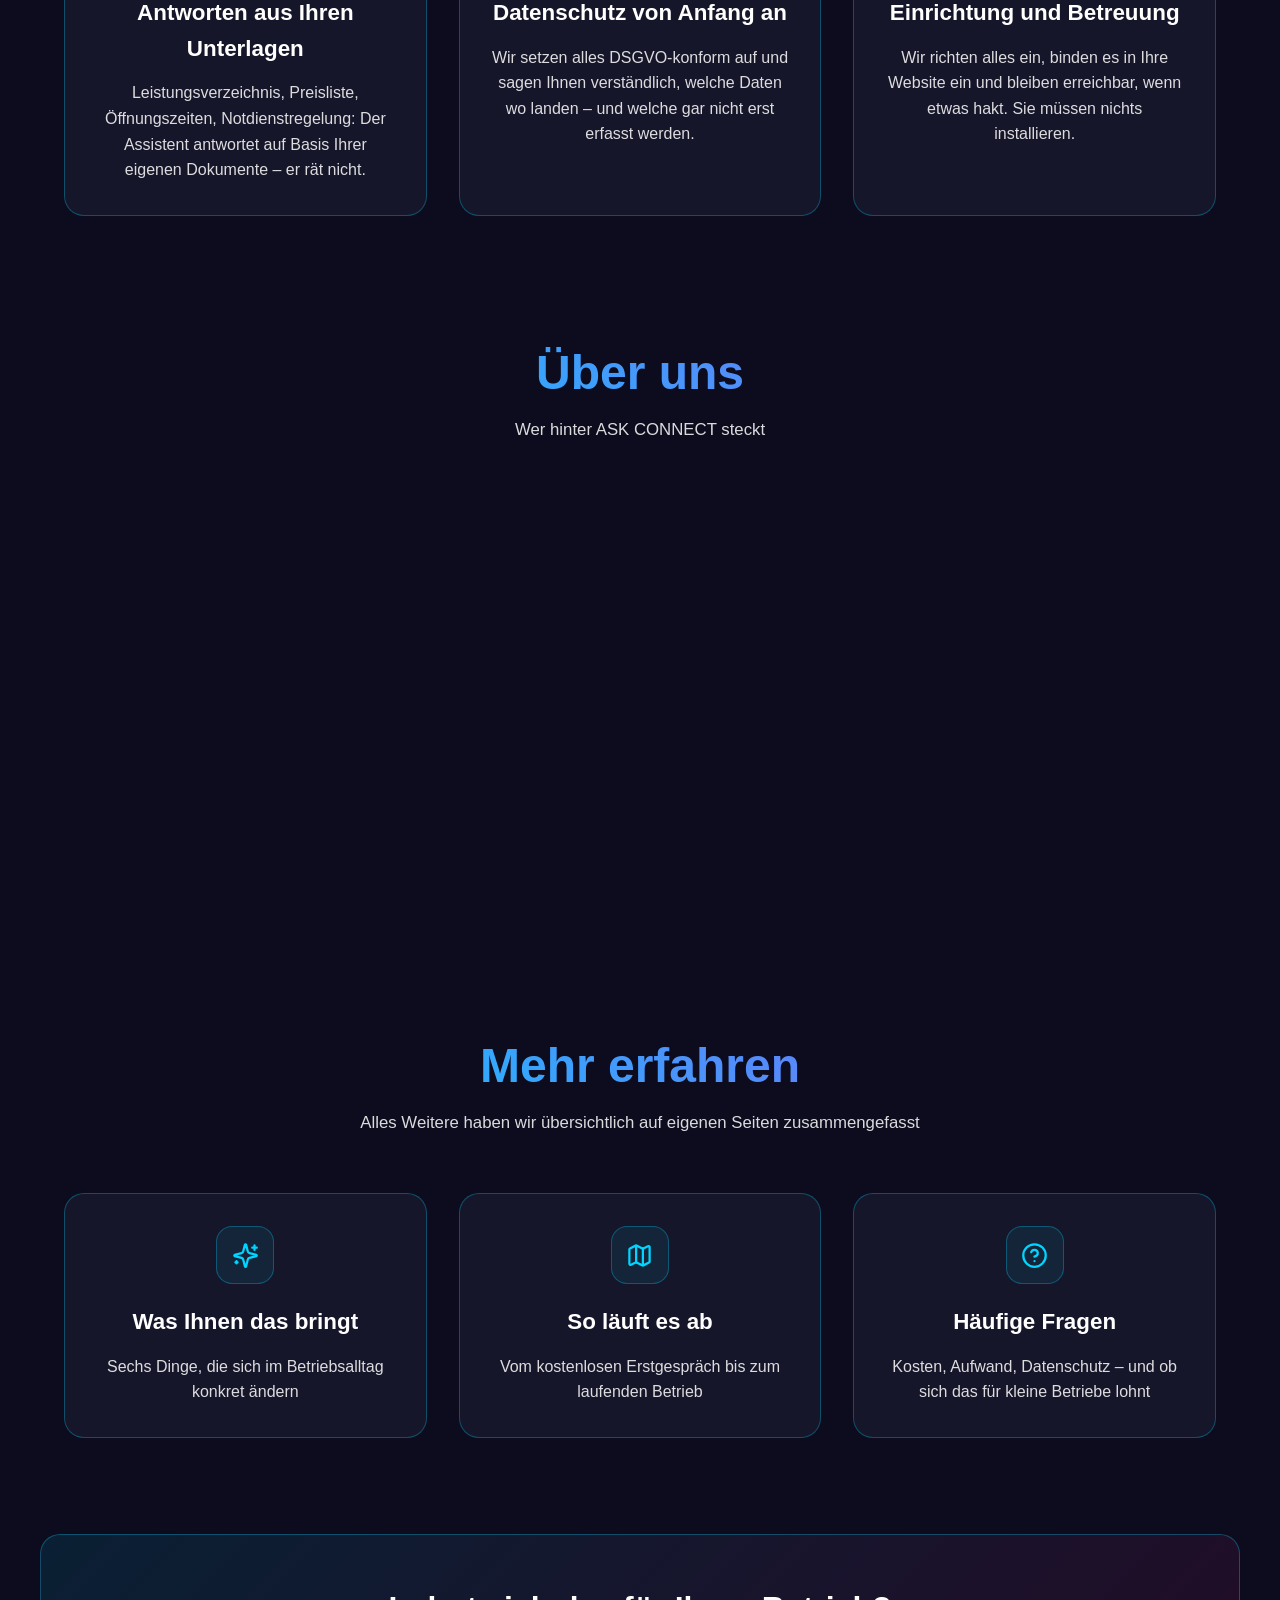
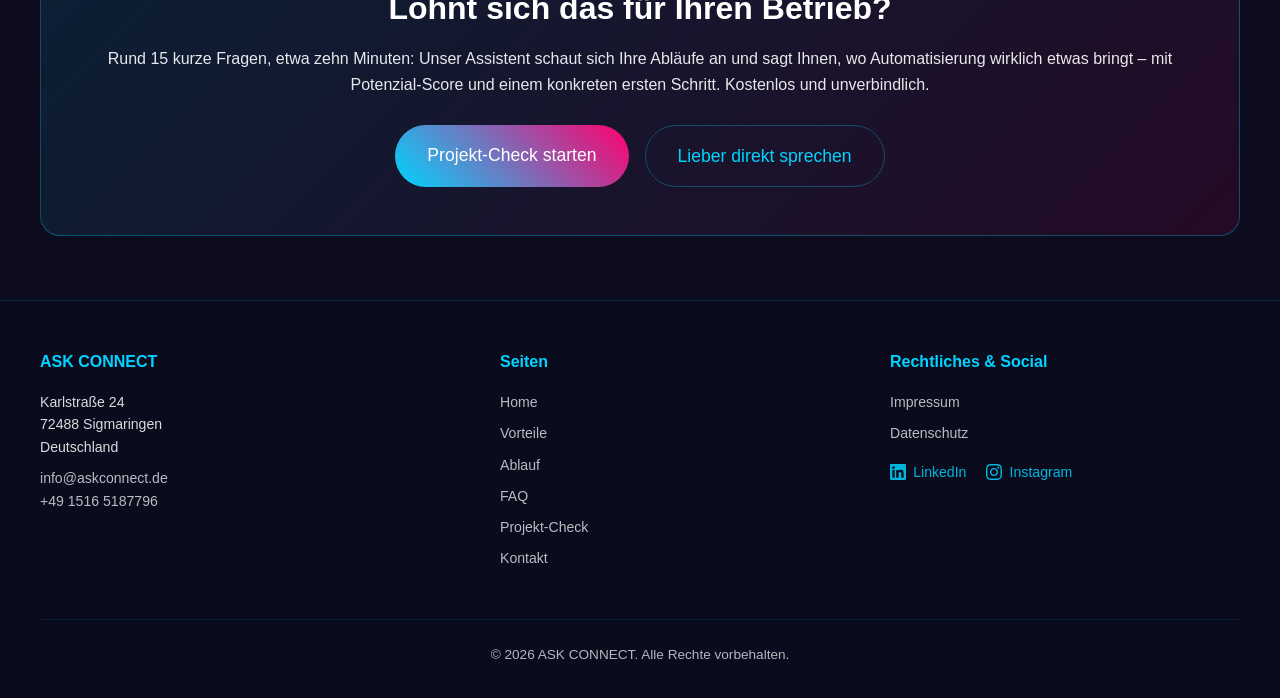
==== commit b9d06e62: "Animiertes Roboter-Video im Hero, mit Standbild als Rueckfall - Video (1280x720, 10 s, VP9 mit Alpha" ====
--- a/index.html
+++ b/index.html
@@ -56,7 +56,11 @@
 <main>
     <!-- Hero -->
     <section class="hero">
-        <div class="hero-bot" aria-hidden="true">
+        <div class="hero-bot" id="heroBot" aria-hidden="true">
+            <!-- Quelle steht bewusst in data-src: main.js hängt sie erst ein, wenn
+                 die Figur überhaupt sichtbar ist. Auf dem Handy ist sie ausgeblendet –
+                 dort würden sonst 3,4 MB ohne jeden Nutzen geladen. -->
+            <video id="heroBotVideo" data-src="assets/video/roboter.webm" muted loop playsinline preload="none" disablepictureinpicture></video>
             <img src="assets/img/roboter.png" alt="" width="460" height="684" loading="eager">
         </div>
 
--- a/assets/css/style.css
+++ b/assets/css/style.css
@@ -518,25 +518,59 @@
 .cta-band h2 { font-size: 2rem; margin-bottom: 0.75rem; }
 .cta-band p { opacity: 0.9; margin-bottom: 1.75rem; }
 
-/* Roboter-Figur im Hero (Bilddatei statt CSS-Konstruktion).
-   Bewusst über die HÖHE bemessen, nicht über die Breite: Die Figur ist schmal
-   und hoch (Seitenverhältnis 0,55). Eine Breitenangabe macht sie doppelt so
-   hoch wie erwartet – dann ragt sie in die Überschrift. */
+/* Roboter-Figur im Hero.
+   Das Video ist 1280x720 gross, der Roboter sitzt darin unten links bei
+   x 202..642 und y 290..719 (gemessen ueber sechs Frames wegen der
+   Winkbewegung). Der Rahmen umschliesst deshalb nur den Roboter, das Video
+   wird darin vergroessert und verschoben:
+     Hoehe   720/430 = 167,44 % der Rahmenhoehe
+     Versatz 202/441 =  45,80 % der Rahmenbreite nach links
+   Dadurch bleibt `bottom`/`left` am Rahmen so bedienbar wie bei einem Bild.
+
+   Fallback: Safari spielt VP9-WebM zwar ab, ignoriert aber den Alphakanal –
+   das Video haette dort einen schwarzen Kasten. main.js prueft das per
+   Canvas und setzt dann die Klasse `still`, die auf das PNG umschaltet. */
 .hero-bot {
     position: absolute;
     bottom: 4%;
     left: 3%;
     height: 320px;
+    aspect-ratio: 441 / 430;
     z-index: 2;
     pointer-events: none;
-    animation: botHover 4s ease-in-out infinite;
+}
+
+/* Nur das Standbild schwebt. Das Video bringt seine eigene Bewegung mit –
+   beides zusammen wirkt unruhig. */
+.hero-bot.still { animation: botHover 4s ease-in-out infinite; }
+
+.hero-bot video {
+    position: absolute;
+    bottom: 0;
+    left: -45.80%;
+    height: 167.44%;
+    width: auto;
+    max-width: none;
+    filter: drop-shadow(0 12px 30px rgba(0, 212, 255, 0.28));
 }
 
 .hero-bot img {
+    display: none;
     height: 100%;
     width: auto;
     max-width: none;
     filter: drop-shadow(0 12px 30px rgba(0, 212, 255, 0.28));
+}
+
+/* Standbild statt Video: kein Alphakanal im Browser oder Bewegung unerwuenscht */
+.hero-bot.still { aspect-ratio: 460 / 684; }
+.hero-bot.still video { display: none; }
+.hero-bot.still img { display: block; }
+
+@media (prefers-reduced-motion: reduce) {
+    .hero-bot { aspect-ratio: 460 / 684; }
+    .hero-bot video { display: none; }
+    .hero-bot img { display: block; }
 }
 
 @keyframes botHover {
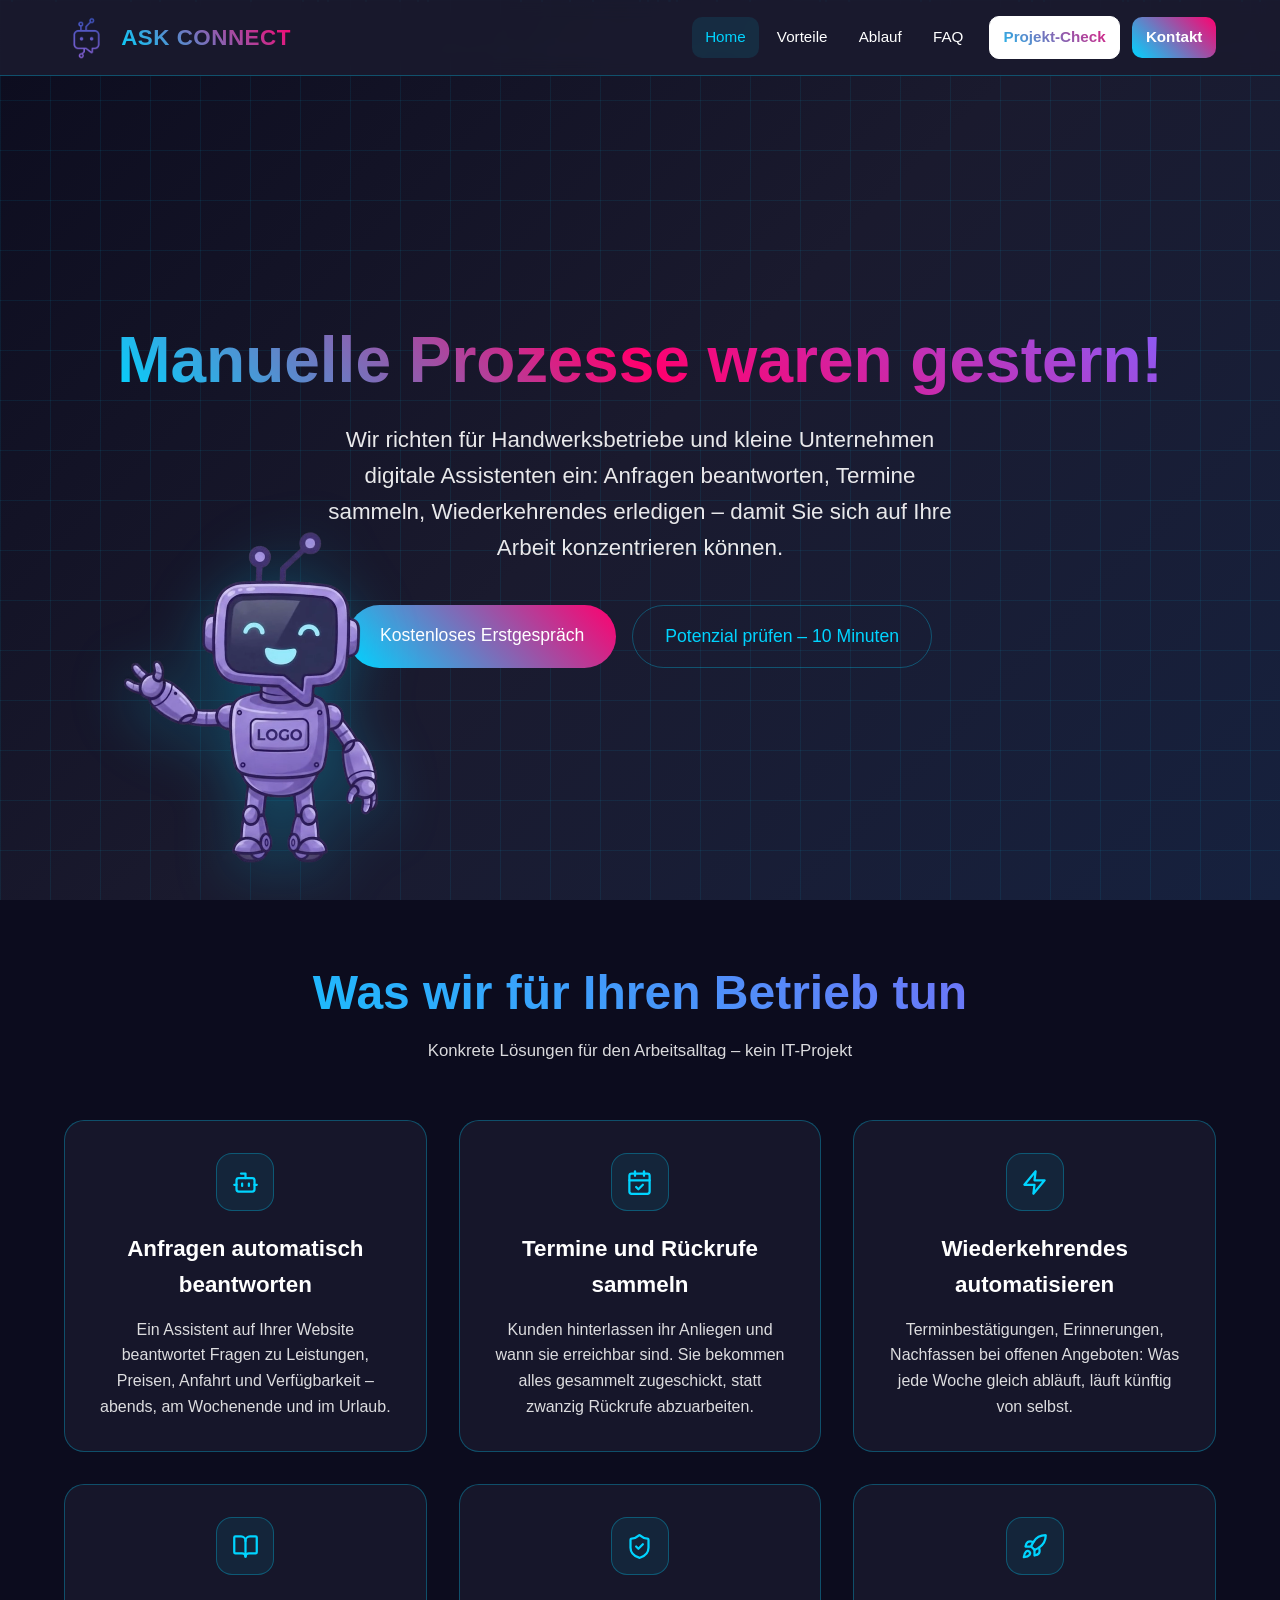
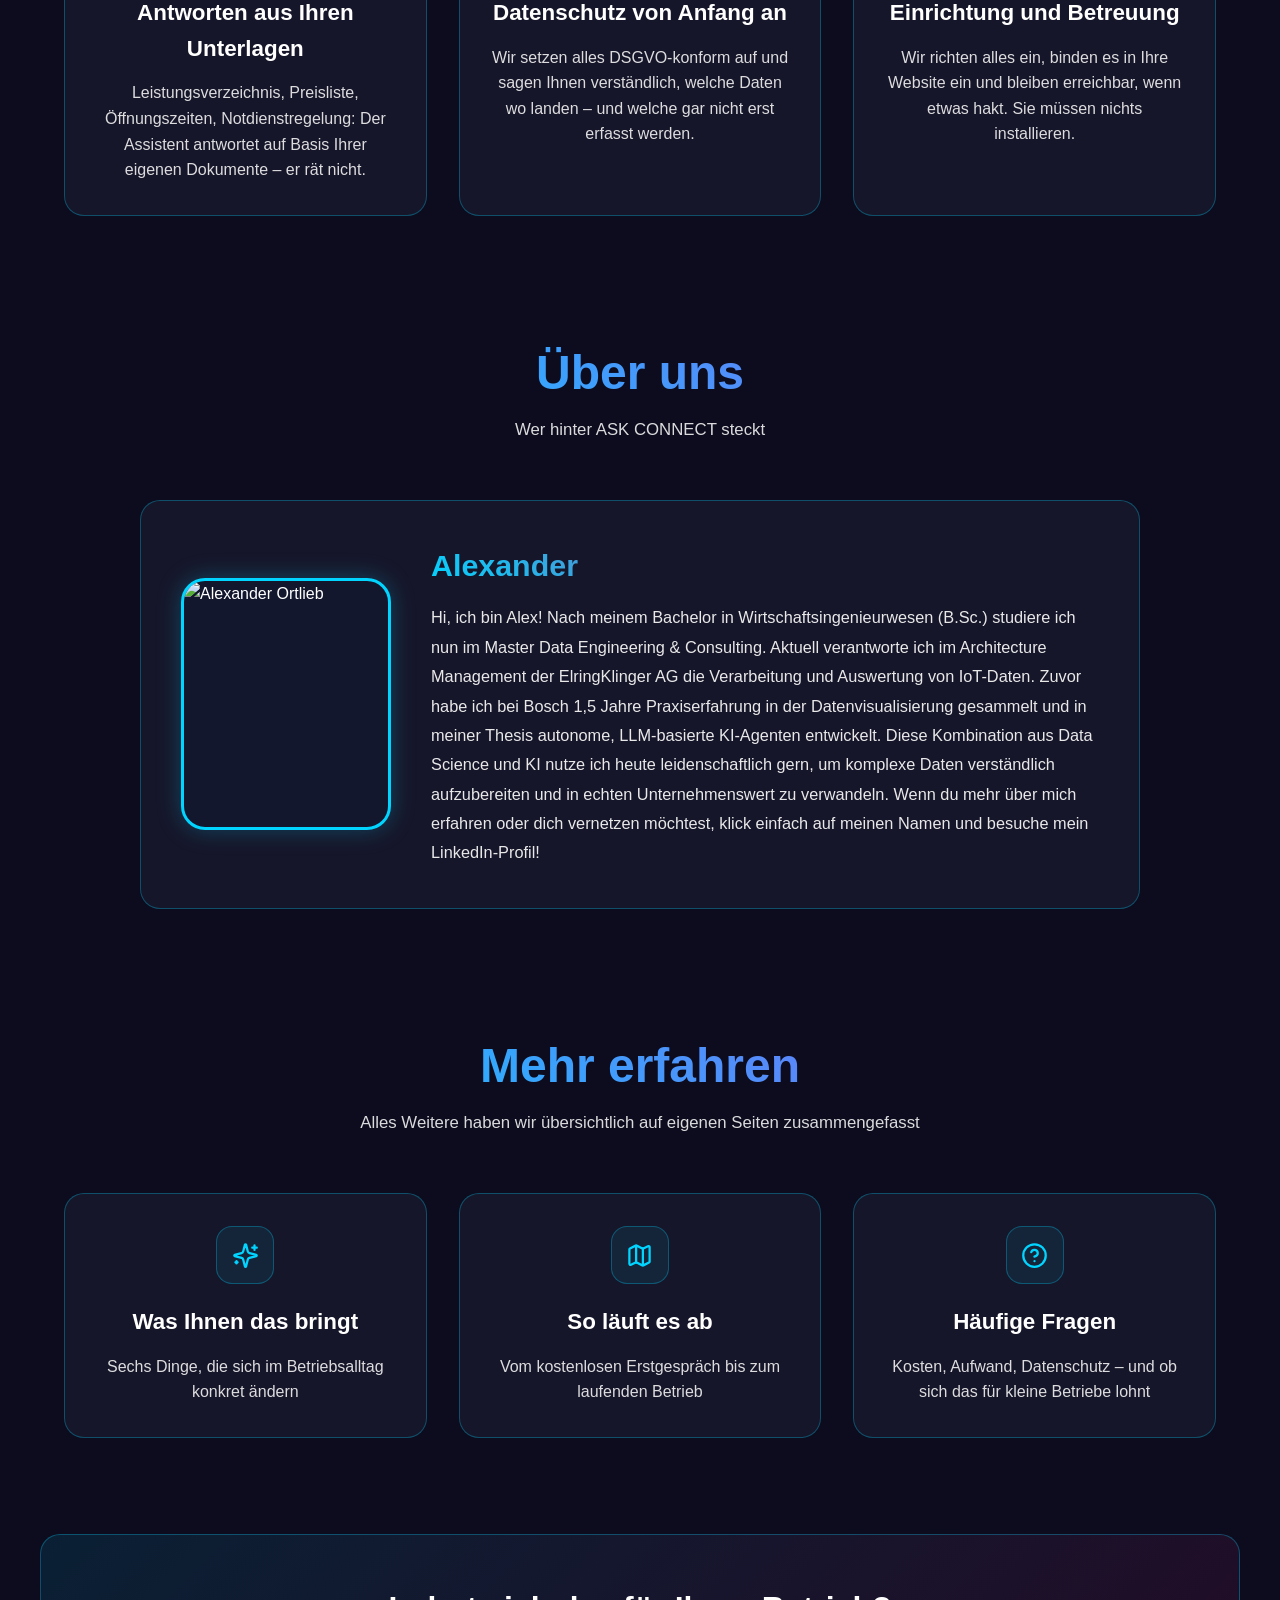
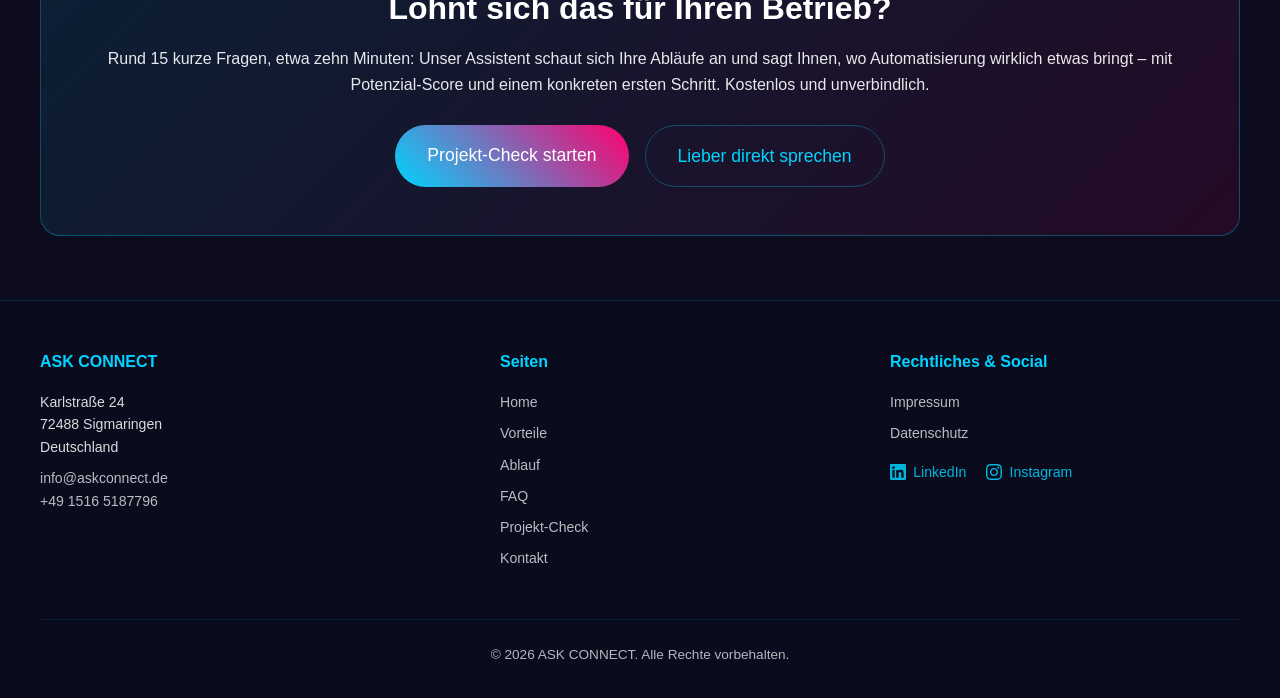
==== commit bd6647f8: "Roboter im Hero kleiner und ohne Einflug-Sequenz - Rahmenhoehe von 320 auf 200 px reduziert (Tablet " ====
--- a/index.html
+++ b/index.html
@@ -60,7 +60,7 @@
             <!-- Quelle steht bewusst in data-src: main.js hängt sie erst ein, wenn
                  die Figur überhaupt sichtbar ist. Auf dem Handy ist sie ausgeblendet –
                  dort würden sonst 3,4 MB ohne jeden Nutzen geladen. -->
-            <video id="heroBotVideo" data-src="assets/video/roboter.webm" muted loop playsinline preload="none" disablepictureinpicture></video>
+            <video id="heroBotVideo" data-src="assets/video/roboter.webm" muted playsinline preload="none" disablepictureinpicture></video>
             <img src="assets/img/roboter.png" alt="" width="460" height="684" loading="eager">
         </div>
 
--- a/assets/css/style.css
+++ b/assets/css/style.css
@@ -534,7 +534,9 @@
     position: absolute;
     bottom: 4%;
     left: 3%;
-    height: 320px;
+    /* Der Roboter rendert rund 1,6-mal so hoch wie dieser Wert – am fertigen
+       Hero nachgemessen. 200 px ergeben also eine Figur von rund 320 px. */
+    height: 200px;
     aspect-ratio: 441 / 430;
     z-index: 2;
     pointer-events: none;
@@ -1516,7 +1518,7 @@
     .footer-grid { grid-template-columns: 1fr 1fr; }
     .hero h1 { font-size: 3rem; }
     .page-hero h1 { font-size: 2.5rem; }
-    .hero-bot { height: 195px; left: 1.5%; bottom: 4%; }
+    .hero-bot { height: 130px; left: 1.5%; bottom: 4%; }
 }
 
 @media (max-width: 768px) {
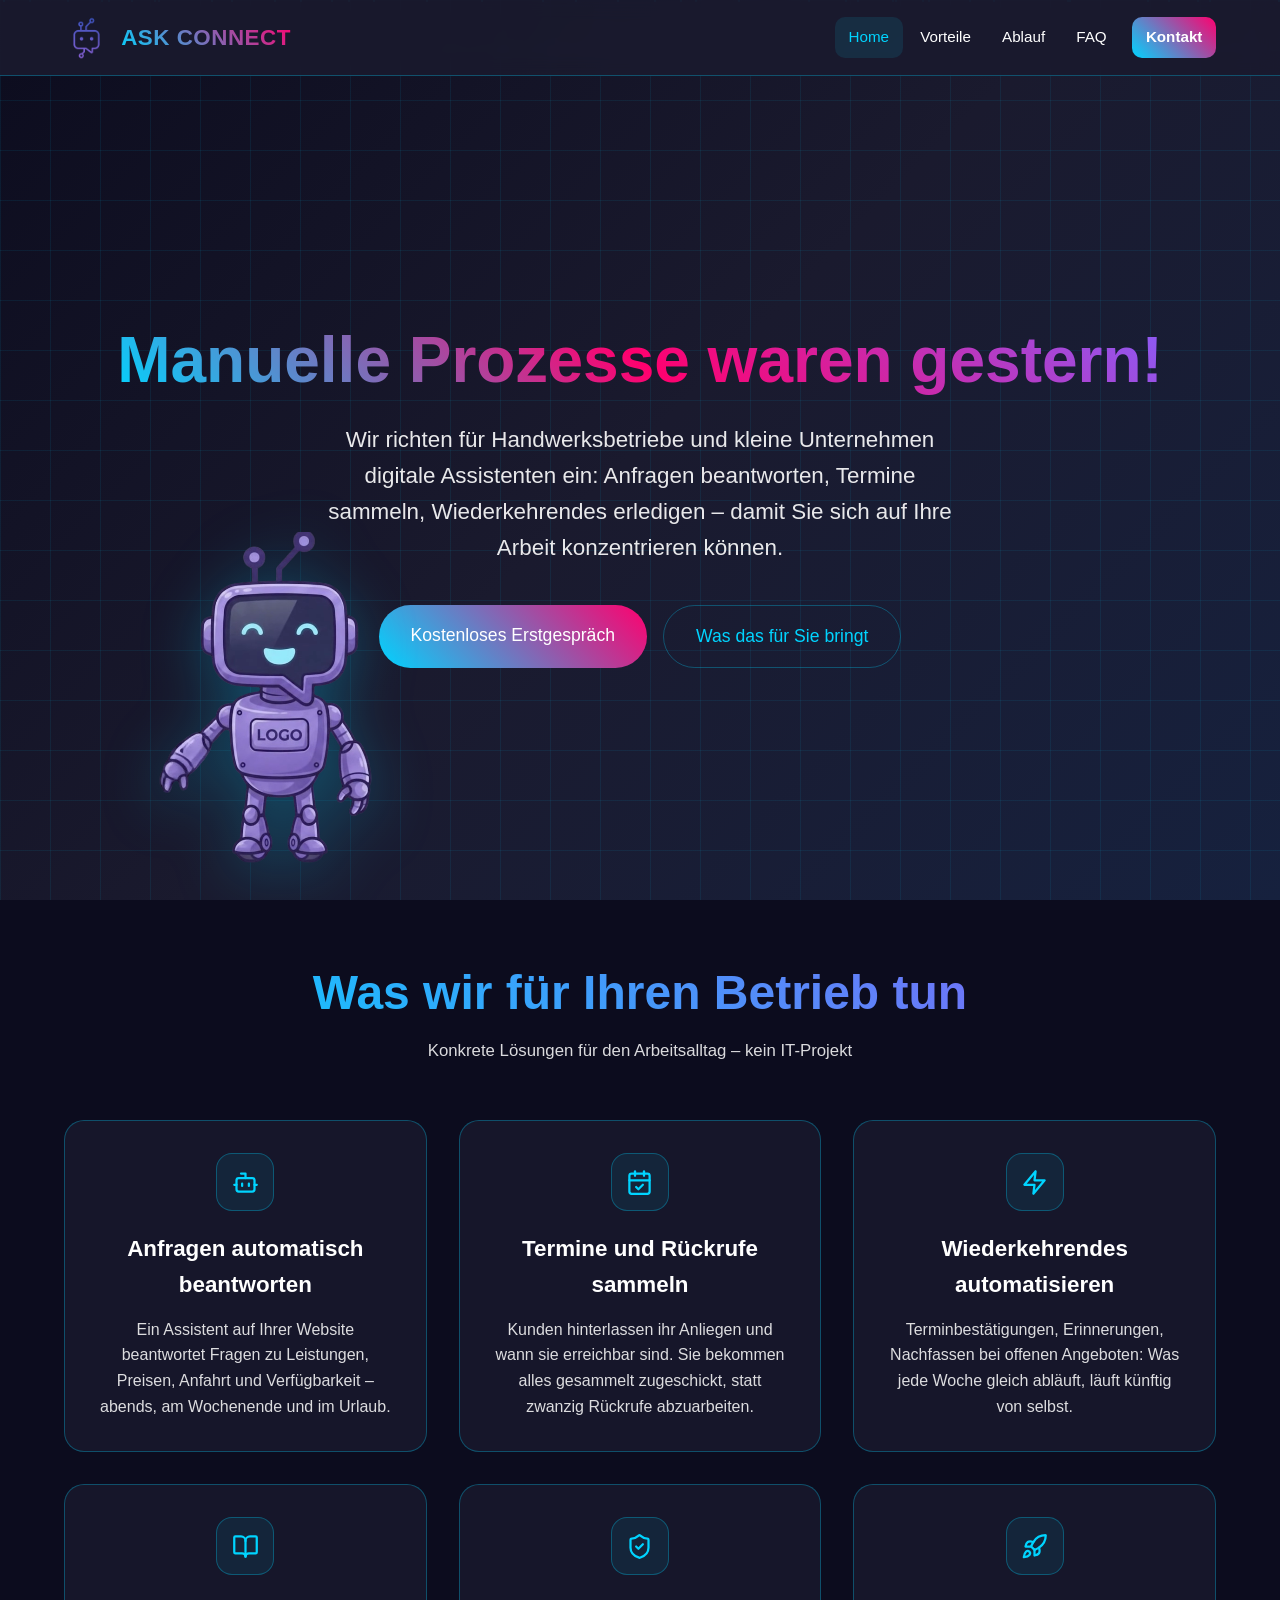
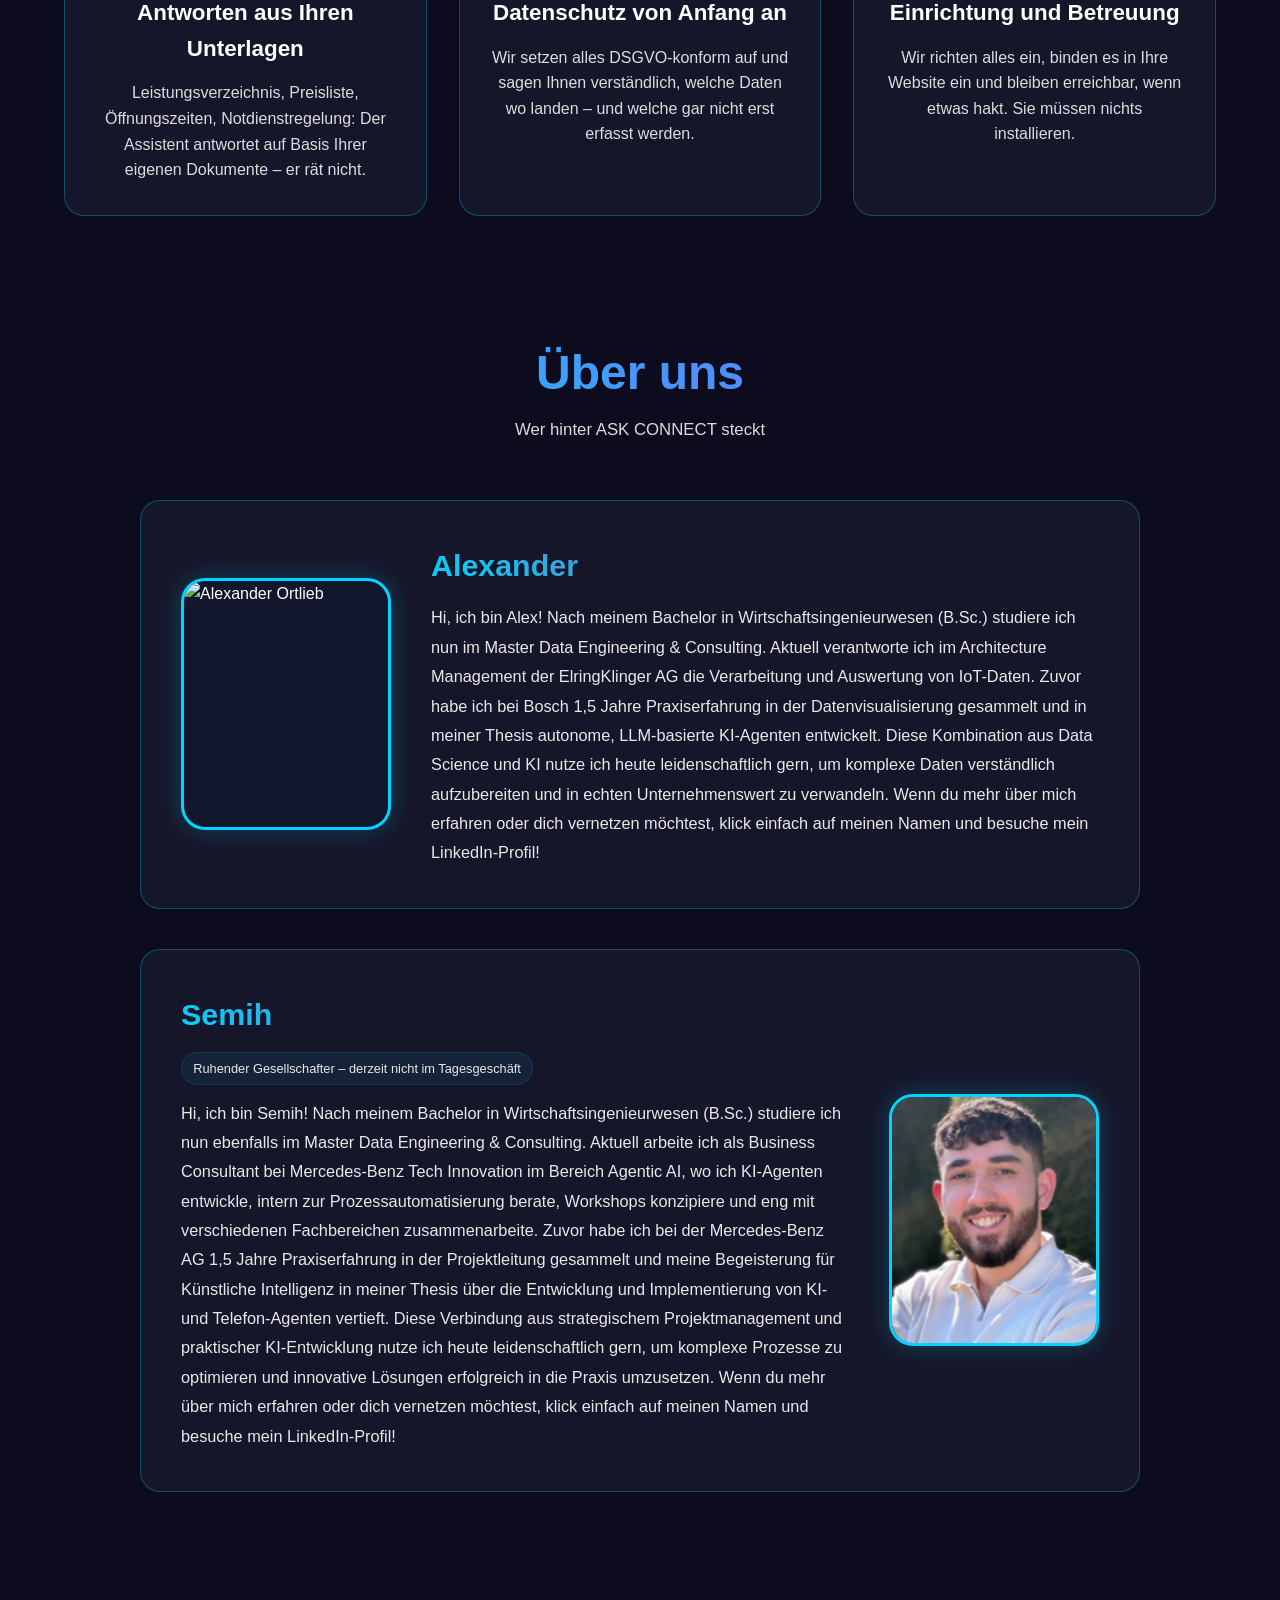
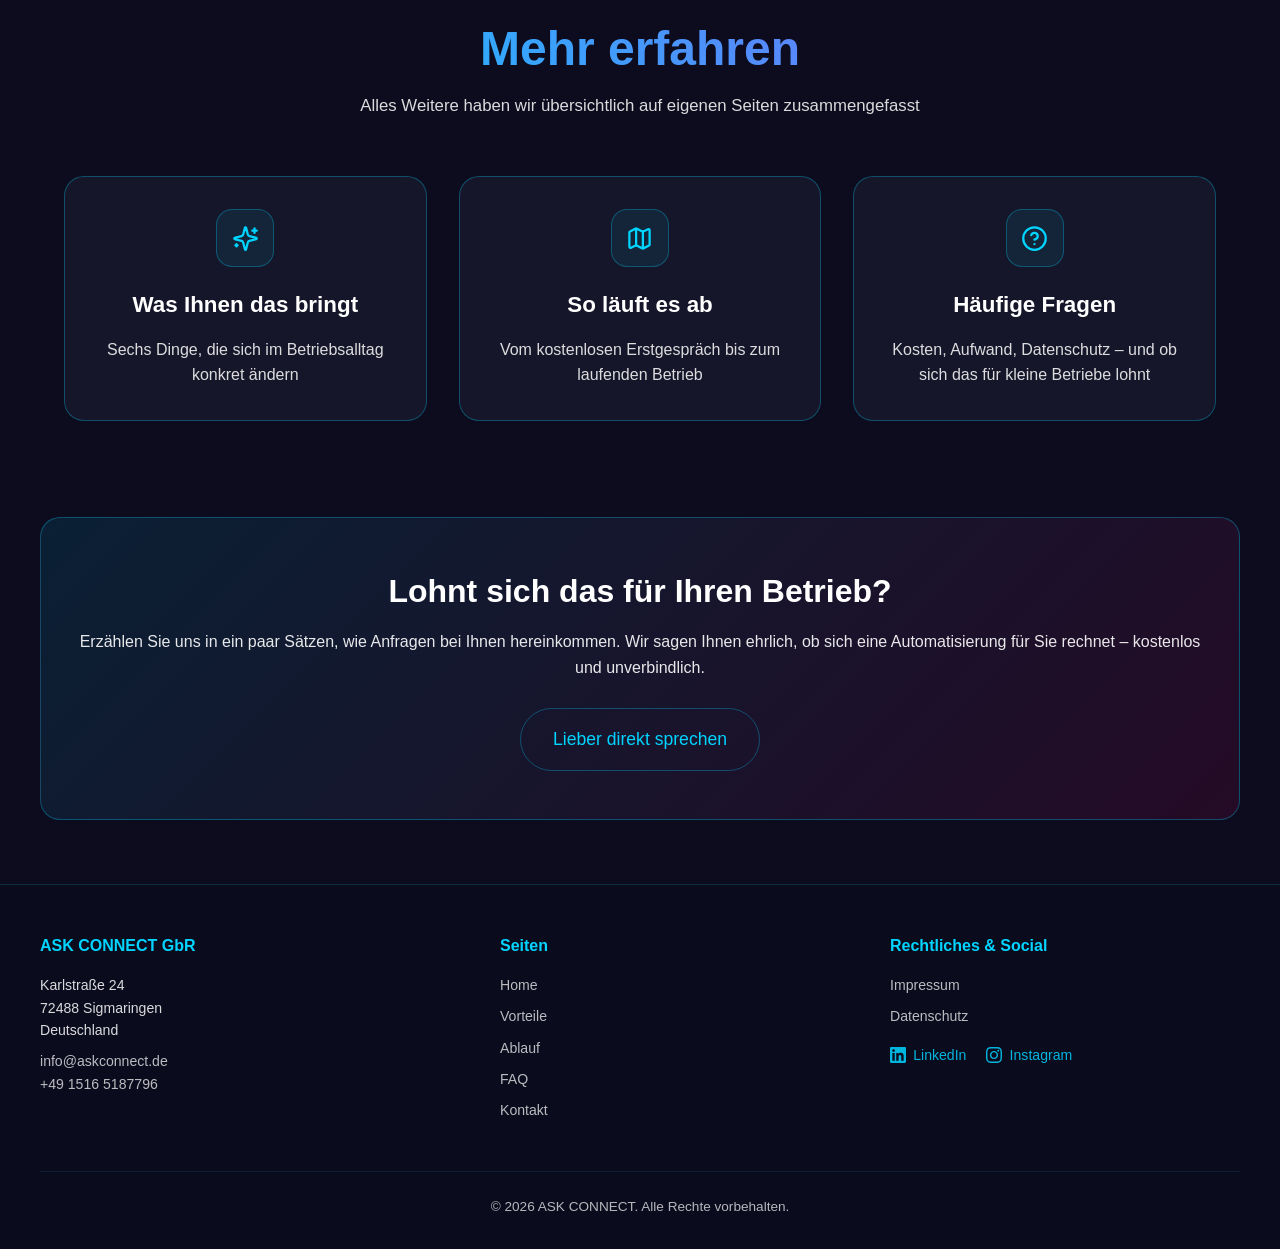
==== commit 929a5abc: "Semih als ruhender Gesellschafter zurueck, Projekt-Check ausgeblendet Gesellschaft - Zusatz "GbR" an" ====
--- a/index.html
+++ b/index.html
@@ -28,7 +28,9 @@
             <li><a href="vorteile.html">Vorteile</a></li>
             <li><a href="ablauf.html">Ablauf</a></li>
             <li><a href="faq.html">FAQ</a></li>
-            <li><a class="nav-check" href="projekt-check.html" data-label="Projekt-Check">Projekt-Check</a></li>
+            <!-- PROJEKT-CHECK VORUEBERGEHEND AUSGEBLENDET - nicht loeschen, Kommentar zum Aktivieren entfernen
+<li><a class="nav-check" href="projekt-check.html" data-label="Projekt-Check">Projekt-Check</a></li>
+-->
             <li><a class="nav-cta" href="kontakt.html">Kontakt</a></li>
         </ul>
         <button class="burger" id="burger" type="button" aria-label="Menü öffnen" aria-expanded="false" aria-controls="mobileMenu">
@@ -46,7 +48,9 @@
         <li><a href="vorteile.html">Vorteile</a></li>
         <li><a href="ablauf.html">Ablauf</a></li>
         <li><a href="faq.html">FAQ</a></li>
-        <li><a class="nav-check" href="projekt-check.html" data-label="Projekt-Check">Projekt-Check</a></li>
+        <!-- PROJEKT-CHECK VORUEBERGEHEND AUSGEBLENDET - nicht loeschen, Kommentar zum Aktivieren entfernen
+<li><a class="nav-check" href="projekt-check.html" data-label="Projekt-Check">Projekt-Check</a></li>
+-->
         <li><a href="kontakt.html">Kontakt</a></li>
         <li><a href="impressum.html">Impressum</a></li>
         <li><a href="datenschutz.html">Datenschutz</a></li>
@@ -68,7 +72,10 @@
         <p>Wir richten für Handwerksbetriebe und kleine Unternehmen digitale Assistenten ein: Anfragen beantworten, Termine sammeln, Wiederkehrendes erledigen &ndash; damit Sie sich auf Ihre Arbeit konzentrieren k&ouml;nnen.</p>
         <div class="hero-actions">
             <a href="kontakt.html" class="cta-button">Kostenloses Erstgespr&auml;ch</a>
-            <a href="projekt-check.html" class="cta-button secondary">Potenzial pr&uuml;fen &ndash; 10 Minuten</a>
+            <a href="vorteile.html" class="cta-button secondary">Was das f&uuml;r Sie bringt</a>
+            <!-- PROJEKT-CHECK VORUEBERGEHEND AUSGEBLENDET - nicht loeschen, Kommentar zum Aktivieren entfernen
+<a href="projekt-check.html" class="cta-button secondary">Potenzial pr&uuml;fen &ndash; 10 Minuten</a>
+            -->
         </div>
     </section>
 
@@ -116,7 +123,6 @@
     <section id="about">
                 <div class="section-header">
             <h2>&Uuml;ber uns</h2>
-            <!-- Bei zwei Personen im Team wieder auf "Die beiden, mit denen Sie es zu tun haben" ändern -->
             <p>Wer hinter ASK CONNECT steckt</p>
         </div>
 
@@ -131,18 +137,16 @@
                 </div>
             </div>
 
-            <!-- VORÜBERGEHEND AUSGEBLENDET – nicht löschen.
-                 Zum Wiederherstellen einfach diesen Kommentar entfernen.
             <div class="team-member">
                 <div class="member-image">
                     <img src="Bild Semih.png" alt="Semih Kalyoncu" loading="lazy">
                 </div>
                 <div class="member-info">
                     <h3><a href="https://www.linkedin.com/in/semih-kalyoncu-08775b2ab/" target="_blank" rel="noopener noreferrer">Semih</a></h3>
+                    <p class="member-role">Ruhender Gesellschafter &ndash; derzeit nicht im Tagesgeschäft</p>
                     <p>Hi, ich bin Semih! Nach meinem Bachelor in Wirtschaftsingenieurwesen (B.Sc.) studiere ich nun ebenfalls im Master Data Engineering &amp; Consulting. Aktuell arbeite ich als Business Consultant bei Mercedes-Benz Tech Innovation im Bereich Agentic AI, wo ich KI-Agenten entwickle, intern zur Prozessautomatisierung berate, Workshops konzipiere und eng mit verschiedenen Fachbereichen zusammenarbeite. Zuvor habe ich bei der Mercedes-Benz AG 1,5 Jahre Praxiserfahrung in der Projektleitung gesammelt und meine Begeisterung für Künstliche Intelligenz in meiner Thesis über die Entwicklung und Implementierung von KI- und Telefon-Agenten vertieft. Diese Verbindung aus strategischem Projektmanagement und praktischer KI-Entwicklung nutze ich heute leidenschaftlich gern, um komplexe Prozesse zu optimieren und innovative Lösungen erfolgreich in die Praxis umzusetzen. Wenn du mehr über mich erfahren oder dich vernetzen möchtest, klick einfach auf meinen Namen und besuche mein LinkedIn-Profil!</p>
                 </div>
             </div>
-            -->
         </div>
     </section>
 
@@ -174,9 +178,14 @@
     <!-- Abschluss-CTA -->
     <div class="cta-band">
         <h2>Lohnt sich das f&uuml;r Ihren Betrieb?</h2>
+        <!-- PROJEKT-CHECK VORUEBERGEHEND AUSGEBLENDET - nicht loeschen, Kommentar zum Aktivieren entfernen
         <p>Rund 15 kurze Fragen, etwa zehn Minuten: Unser Assistent schaut sich Ihre Abl&auml;ufe an und sagt Ihnen, wo Automatisierung wirklich etwas bringt &ndash; mit Potenzial-Score und einem konkreten ersten Schritt. Kostenlos und unverbindlich.</p>
+        -->
+        <p>Erz&auml;hlen Sie uns in ein paar S&auml;tzen, wie Anfragen bei Ihnen hereinkommen. Wir sagen Ihnen ehrlich, ob sich eine Automatisierung f&uuml;r Sie rechnet &ndash; kostenlos und unverbindlich.</p>
         <div class="hero-actions">
-            <a href="projekt-check.html" class="cta-button">Projekt-Check starten</a>
+            <!-- PROJEKT-CHECK VORUEBERGEHEND AUSGEBLENDET - nicht loeschen, Kommentar zum Aktivieren entfernen
+<a href="projekt-check.html" class="cta-button">Projekt-Check starten</a>
+            -->
             <a href="kontakt.html" class="cta-button secondary">Lieber direkt sprechen</a>
         </div>
     </div>
@@ -186,7 +195,7 @@
 <footer class="site-footer">
     <div class="footer-grid">
         <div>
-            <h4>ASK CONNECT</h4>
+            <h4>ASK CONNECT GbR</h4>
             <p>Karlstraße 24<br>72488 Sigmaringen<br>Deutschland</p>
             <p><a href="mailto:info@askconnect.de">info@askconnect.de</a><br><a href="tel:+4915165187796">+49 1516 5187796</a></p>
         </div>
@@ -197,7 +206,9 @@
                 <li><a href="vorteile.html">Vorteile</a></li>
                 <li><a href="ablauf.html">Ablauf</a></li>
                 <li><a href="faq.html">FAQ</a></li>
-                <li><a href="projekt-check.html">Projekt-Check</a></li>
+                <!-- PROJEKT-CHECK VORUEBERGEHEND AUSGEBLENDET - nicht loeschen, Kommentar zum Aktivieren entfernen
+<li><a href="projekt-check.html">Projekt-Check</a></li>
+-->
                 <li><a href="kontakt.html">Kontakt</a></li>
             </ul>
         </div>
--- a/assets/css/style.css
+++ b/assets/css/style.css
@@ -903,6 +903,21 @@
 }
 
 .member-info h3 a { text-decoration: none; color: inherit; }
+
+/* Rollenhinweis unter dem Namen, z. B. "Ruhender Gesellschafter" */
+.member-role {
+    display: inline-block;
+    margin-bottom: 0.85rem;
+    padding: 0.25rem 0.7rem;
+    background: rgba(0, 212, 255, 0.08);
+    border: 1px solid var(--line-soft);
+    border-radius: 20px;
+    font-size: 0.8rem !important;
+    opacity: 0.8;
+}
+
+/* Klammerzusatz im Impressum */
+.hinweis { opacity: 0.7; font-size: 0.9em; }
 .member-info p { font-size: 1.02rem; line-height: 1.8; opacity: 0.9; }
 
 /* ---------- 7. Formulare ---------- */
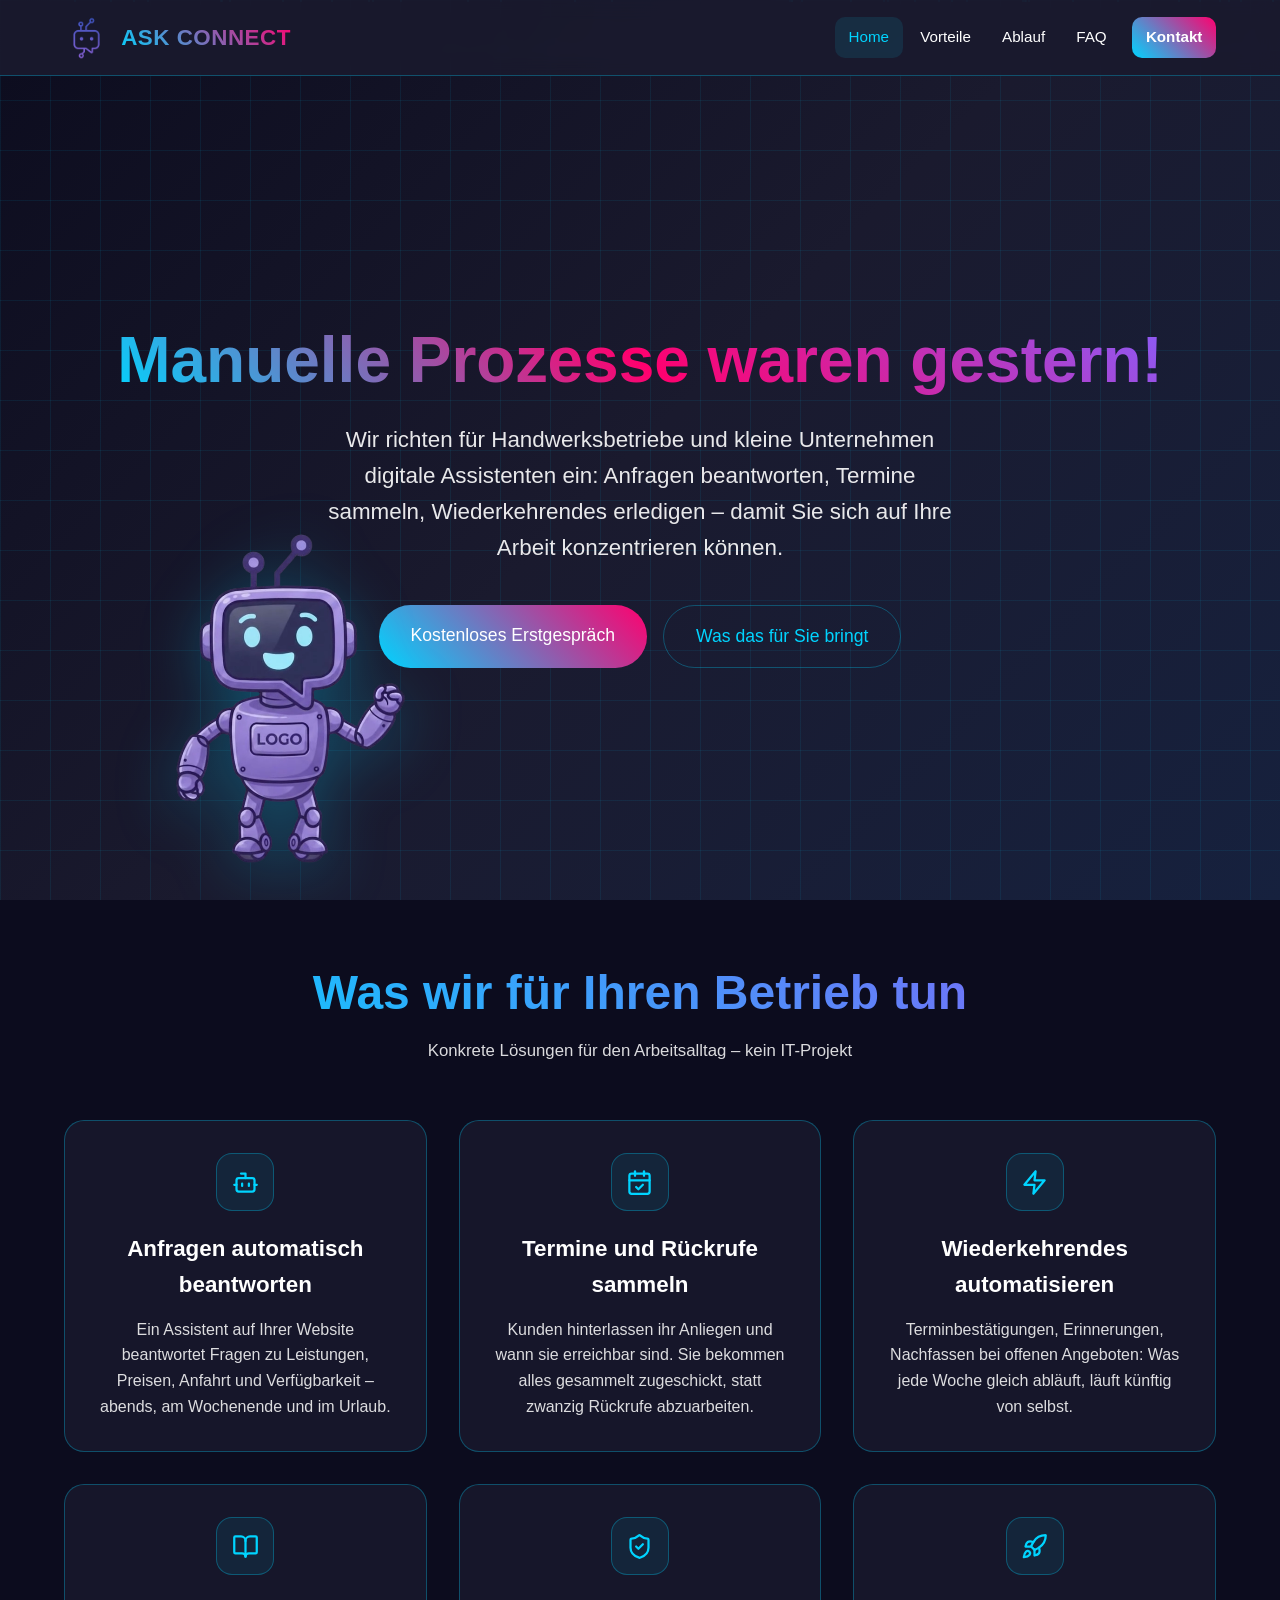
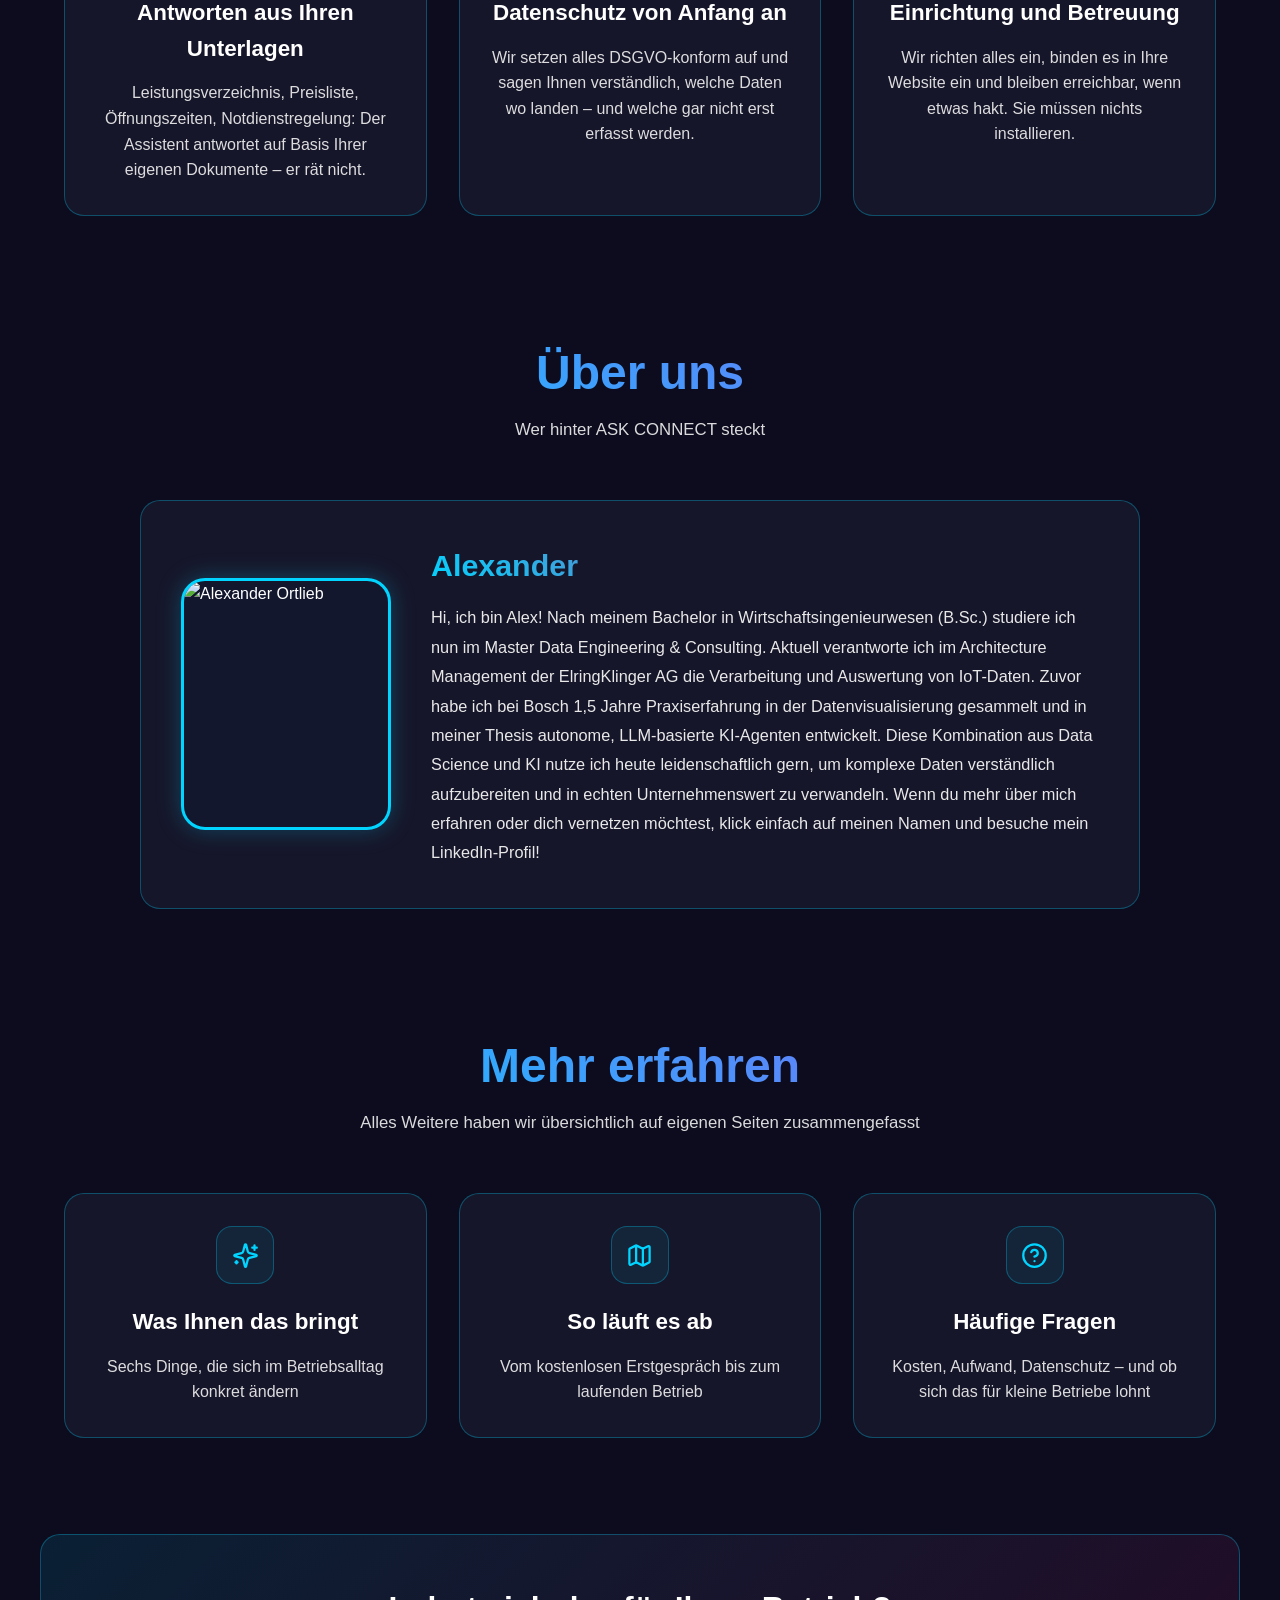
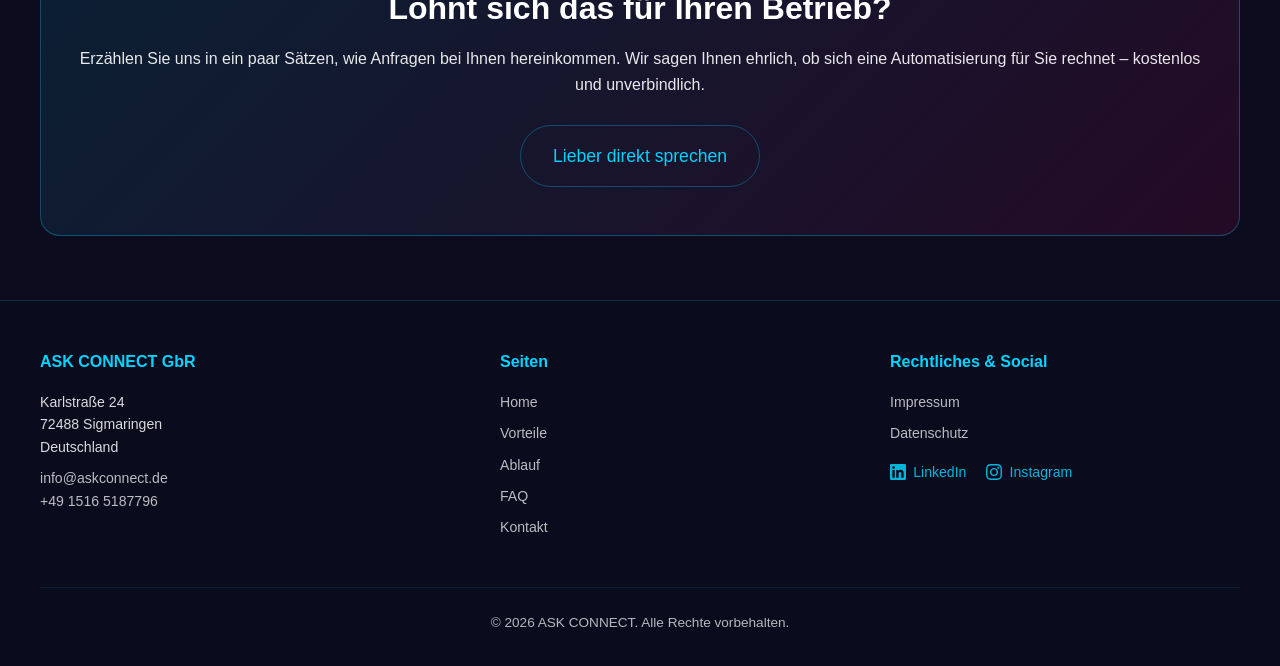
==== commit ec323e63: "Semih im Team-Bereich ausgeblendet Als ruhender Gesellschafter steht er nur noch im Impressum. Der B" ====
--- a/index.html
+++ b/index.html
@@ -137,6 +137,8 @@
                 </div>
             </div>
 
+            <!-- IM TEAM AUSGEBLENDET - nicht loeschen, Kommentar zum Einblenden entfernen.
+                 Semih ist ruhender Gesellschafter und steht deshalb nur im Impressum.
             <div class="team-member">
                 <div class="member-image">
                     <img src="Bild Semih.png" alt="Semih Kalyoncu" loading="lazy">
@@ -147,6 +149,7 @@
                     <p>Hi, ich bin Semih! Nach meinem Bachelor in Wirtschaftsingenieurwesen (B.Sc.) studiere ich nun ebenfalls im Master Data Engineering &amp; Consulting. Aktuell arbeite ich als Business Consultant bei Mercedes-Benz Tech Innovation im Bereich Agentic AI, wo ich KI-Agenten entwickle, intern zur Prozessautomatisierung berate, Workshops konzipiere und eng mit verschiedenen Fachbereichen zusammenarbeite. Zuvor habe ich bei der Mercedes-Benz AG 1,5 Jahre Praxiserfahrung in der Projektleitung gesammelt und meine Begeisterung für Künstliche Intelligenz in meiner Thesis über die Entwicklung und Implementierung von KI- und Telefon-Agenten vertieft. Diese Verbindung aus strategischem Projektmanagement und praktischer KI-Entwicklung nutze ich heute leidenschaftlich gern, um komplexe Prozesse zu optimieren und innovative Lösungen erfolgreich in die Praxis umzusetzen. Wenn du mehr über mich erfahren oder dich vernetzen möchtest, klick einfach auf meinen Namen und besuche mein LinkedIn-Profil!</p>
                 </div>
             </div>
+            -->
         </div>
     </section>
 
